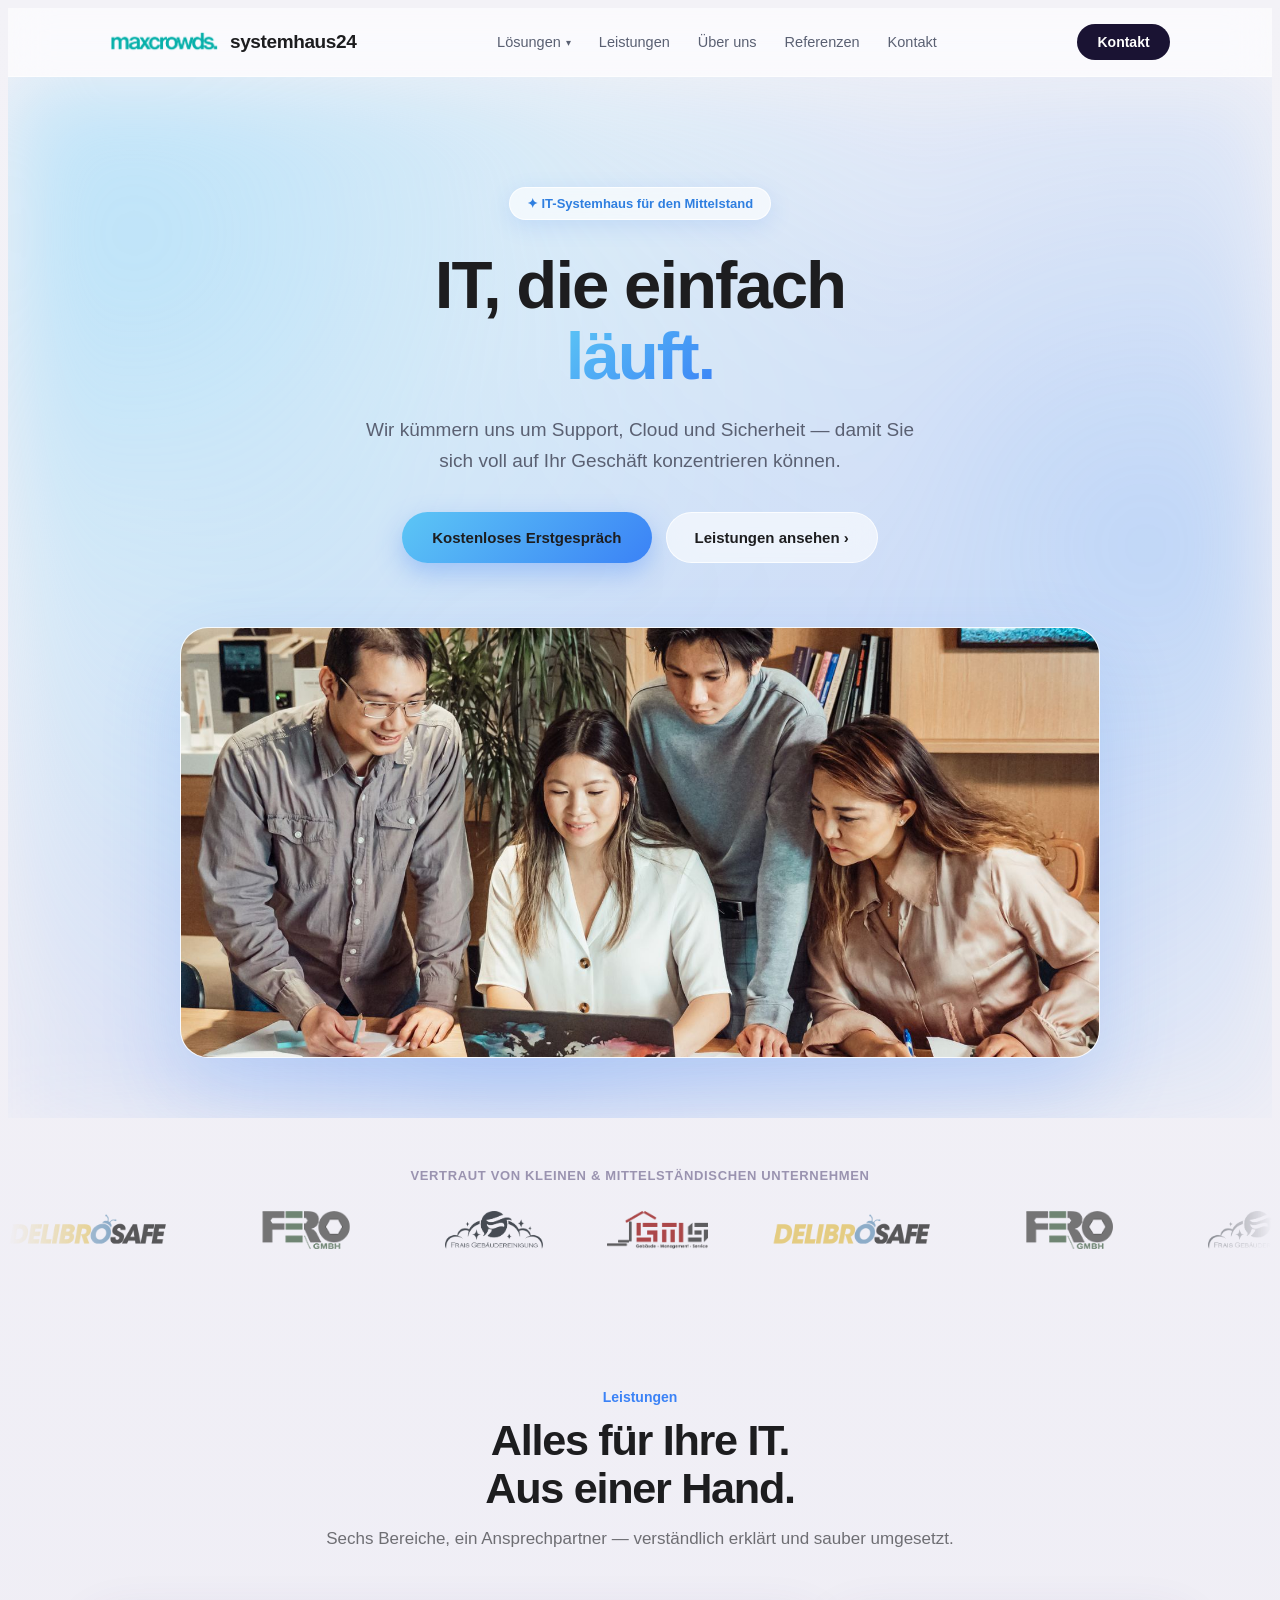
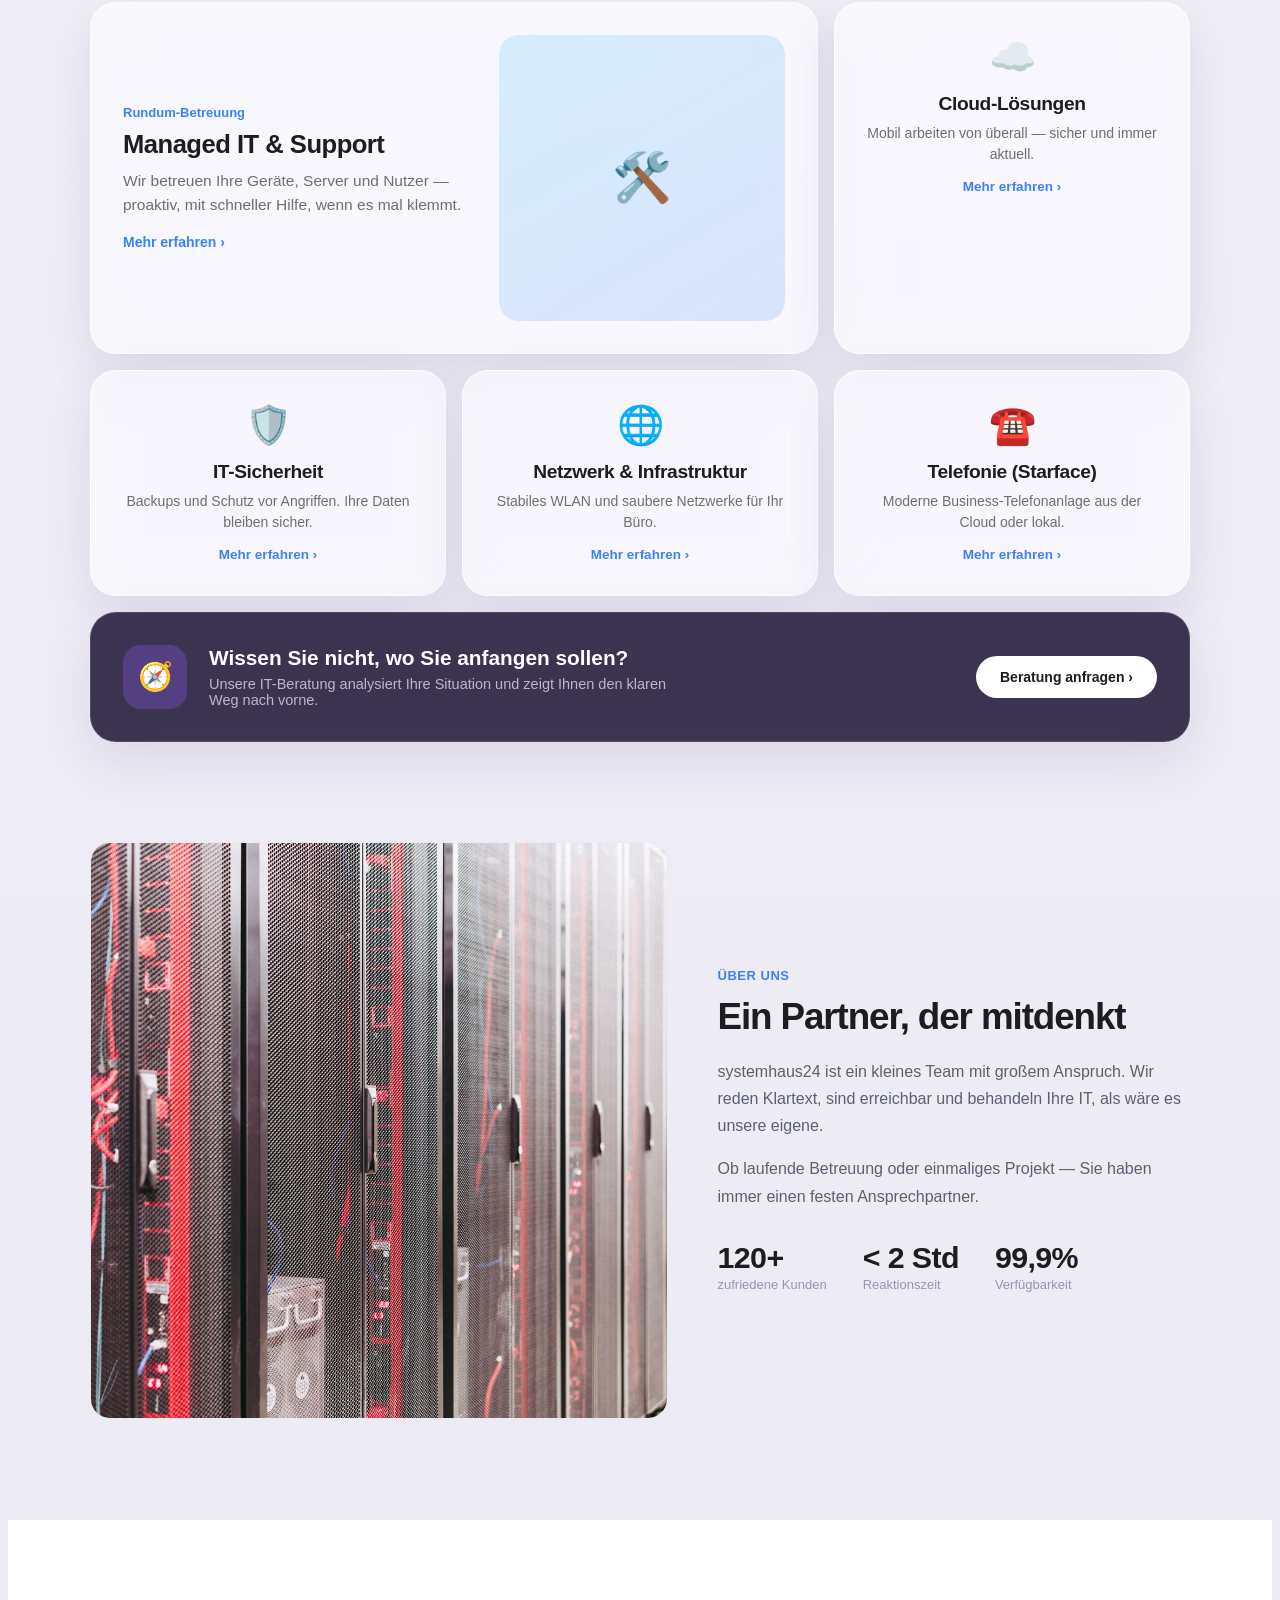
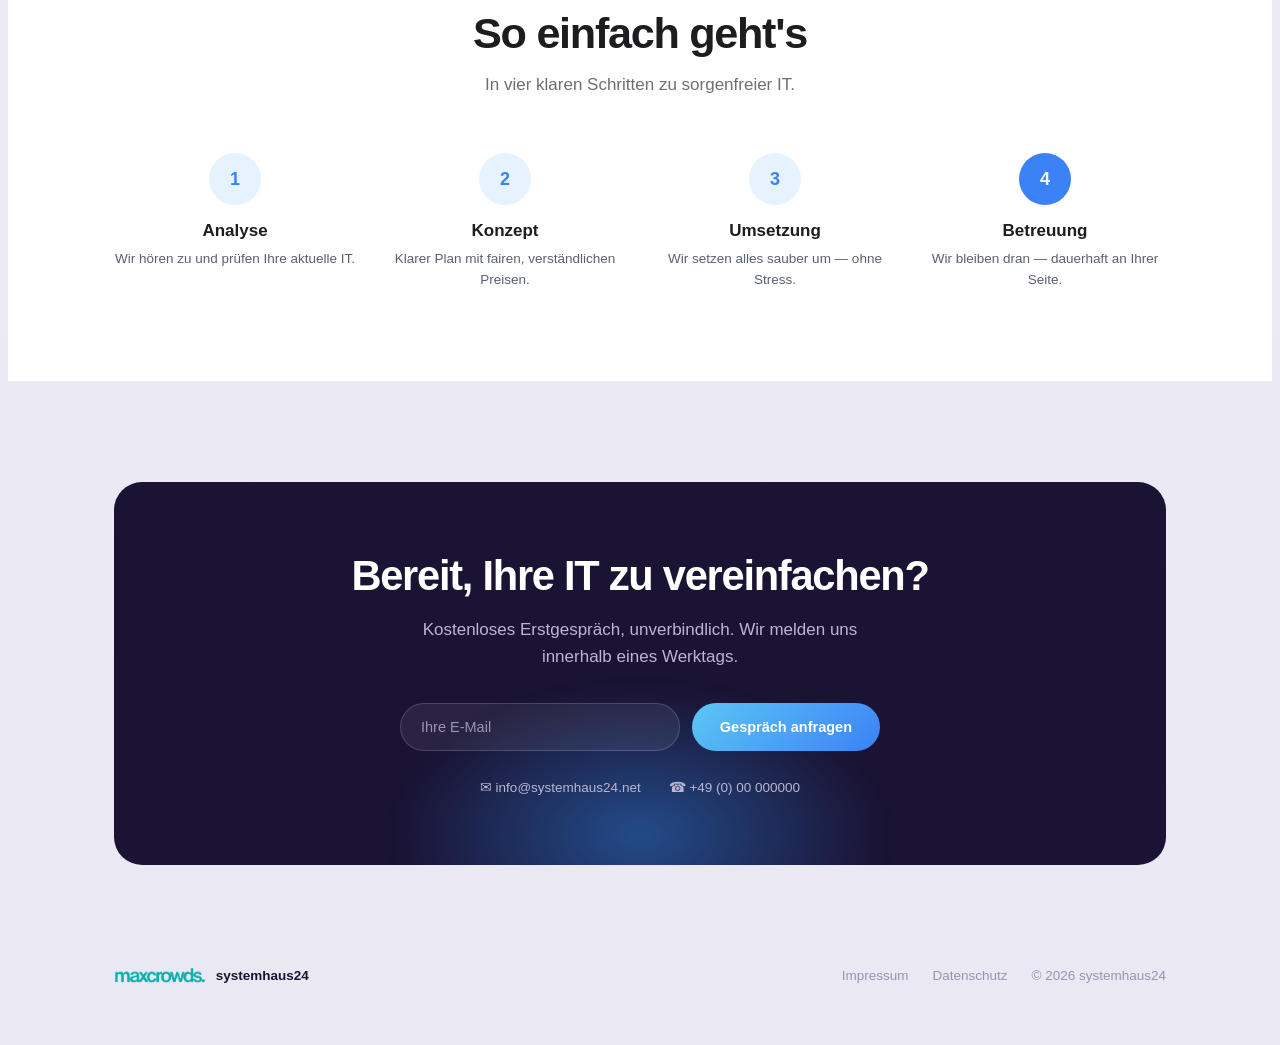
==== index.html @ 1a6a6d46 "Use maxcrowds_logo.png as placeholder homepage logo Nutzer hat assets/maxcrowds_logo.png bereitgeste" ====
<!DOCTYPE html>
<html lang="de">
<head>
<meta charset="UTF-8">
<meta name="viewport" content="width=device-width, initial-scale=1.0">
<title>systemhaus24 – IT-Systemhaus für den Mittelstand</title>
<meta name="description" content="systemhaus24 ist Ihr verlässlicher IT-Partner für KMU: IT-Betreuung, Infrastruktur, Cloud & IT-Sicherheit. Persönlich, schnell erreichbar, kompetent.">
<meta property="og:title" content="systemhaus24 – IT-Systemhaus für den Mittelstand">
<meta property="og:description" content="Verlässlicher IT-Partner für kleine und mittelständische Unternehmen.">
<meta property="og:type" content="website">
<link rel="icon" href="assets/favicon.svg" type="image/svg+xml">
<link rel="stylesheet" href="css/site-v2.css">
</head>
<body class="sh-page">

<nav class="sh-nav">
  <a href="index.html" class="brand"><img src="assets/maxcrowds_logo.png" alt="systemhaus24" class="logo-mark"> systemhaus24</a>
  <div class="links">
    <div class="sh-nav-dropdown">
      <span>Lösungen</span>
      <div class="menu">
        <div class="menu-inner">
          <a href="loesungen/starface-telefonie.html">Starface Telefonie<span class="sub">Moderne Business-Telefonanlage</span></a>
          <div class="soon">Weitere Lösungen folgen in Kürze</div>
        </div>
      </div>
    </div>
    <a href="leistungen.html">Leistungen</a>
    <a href="ueber-uns.html">Über uns</a>
    <a href="referenzen.html">Referenzen</a>
    <a href="kontakt.html">Kontakt</a>
  </div>
  <a href="kontakt.html" class="cta">Kontakt</a>
  <button class="sh-nav-toggle" aria-label="Menü öffnen">☰</button>
</nav>

<section class="sh-hero">
  <span class="pill">✦ IT-Systemhaus für den Mittelstand</span>
  <h1>IT, die einfach<br><span class="accent">läuft.</span></h1>
  <p class="lead">Wir kümmern uns um Support, Cloud und Sicherheit — damit Sie sich voll auf Ihr Geschäft konzentrieren können.</p>
  <div class="actions">
    <a href="kontakt.html" class="sh-btn-primary">Kostenloses Erstgespräch</a>
    <a href="leistungen.html" class="sh-btn-secondary">Leistungen ansehen ›</a>
  </div>
  <div class="sh-screenshot">
    <img src="assets/hero-team.jpg" alt="IT-Team von systemhaus24 im Austausch" width="920" height="430" loading="eager">
  </div>
</section>

<div class="sh-logos">
  <div class="label">Vertraut von kleinen & mittelständischen Unternehmen</div>
  <div class="sh-marquee">
    <div class="sh-marquee-track">
      <img src="assets/clients/delibrosafe.png" alt="Delibro Safe" loading="lazy">
      <img src="assets/clients/fero-gmbh.png" alt="FeRo GmbH" loading="lazy">
      <img src="assets/clients/frais-gebaeudereinigung.png" alt="Frais Gebäudereinigung" loading="lazy">
      <img src="assets/clients/jgms.png" alt="JGMS Gebäude-Management-Service" loading="lazy">
      <img src="assets/clients/delibrosafe.png" alt="" loading="lazy" aria-hidden="true">
      <img src="assets/clients/fero-gmbh.png" alt="" loading="lazy" aria-hidden="true">
      <img src="assets/clients/frais-gebaeudereinigung.png" alt="" loading="lazy" aria-hidden="true">
      <img src="assets/clients/jgms.png" alt="" loading="lazy" aria-hidden="true">
    </div>
  </div>
</div>

<section class="sh-section" id="leistungen">
  <div class="sh-section-head">
    <div class="label">Leistungen</div>
    <h2>Alles für Ihre IT.<br>Aus einer Hand.</h2>
    <p>Sechs Bereiche, ein Ansprechpartner — verständlich erklärt und sauber umgesetzt.</p>
  </div>
  <div class="sh-bento">
    <div class="sh-glass feat-wide">
      <div>
        <div class="feat-eyebrow">Rundum-Betreuung</div>
        <h3>Managed IT &amp; Support</h3>
        <p>Wir betreuen Ihre Geräte, Server und Nutzer — proaktiv, mit schneller Hilfe, wenn es mal klemmt.</p>
        <a href="leistungen.html" class="more">Mehr erfahren ›</a>
      </div>
      <div class="feat-icon-big">🛠️</div>
    </div>
    <a href="leistungen.html" class="sh-glass feat-small sh-link-card">
      <div class="ico">☁️</div>
      <h3>Cloud-Lösungen</h3>
      <p>Mobil arbeiten von überall — sicher und immer aktuell.</p>
      <span class="more">Mehr erfahren ›</span>
    </a>
    <a href="leistungen.html" class="sh-glass feat-small sh-link-card">
      <div class="ico">🛡️</div>
      <h3>IT-Sicherheit</h3>
      <p>Backups und Schutz vor Angriffen. Ihre Daten bleiben sicher.</p>
      <span class="more">Mehr erfahren ›</span>
    </a>
    <a href="leistungen.html" class="sh-glass feat-small sh-link-card">
      <div class="ico">🌐</div>
      <h3>Netzwerk &amp; Infrastruktur</h3>
      <p>Stabiles WLAN und saubere Netzwerke für Ihr Büro.</p>
      <span class="more">Mehr erfahren ›</span>
    </a>
    <a href="loesungen/starface-telefonie.html" class="sh-glass feat-small sh-link-card">
      <div class="ico">☎️</div>
      <h3>Telefonie (Starface)</h3>
      <p>Moderne Business-Telefonanlage aus der Cloud oder lokal.</p>
      <span class="more">Mehr erfahren ›</span>
    </a>
    <div class="sh-glass feat-dark">
      <div class="left">
        <div class="ico-box">🧭</div>
        <div>
          <h3>Wissen Sie nicht, wo Sie anfangen sollen?</h3>
          <p>Unsere IT-Beratung analysiert Ihre Situation und zeigt Ihnen den klaren Weg nach vorne.</p>
        </div>
      </div>
      <a href="kontakt.html" class="btn-white">Beratung anfragen ›</a>
    </div>
  </div>
</section>

<section class="sh-section sh-section--flush-top" id="ueber-uns">
  <div class="sh-about">
    <div class="photo">
      <img src="assets/server-room.jpg" alt="systemhaus24 IT-Infrastruktur" width="500" height="500" loading="lazy">
    </div>
    <div>
      <div class="label">Über uns</div>
      <h2>Ein Partner, der mitdenkt</h2>
      <p>systemhaus24 ist ein kleines Team mit großem Anspruch. Wir reden Klartext, sind erreichbar und behandeln Ihre IT, als wäre es unsere eigene.</p>
      <p>Ob laufende Betreuung oder einmaliges Projekt — Sie haben immer einen festen Ansprechpartner.</p>
      <div class="stats">
        <div><strong>120+</strong><span>zufriedene Kunden</span></div>
        <div><strong>&lt; 2 Std</strong><span>Reaktionszeit</span></div>
        <div><strong>99,9%</strong><span>Verfügbarkeit</span></div>
      </div>
    </div>
  </div>
</section>

<div class="sh-process-wrap" id="ablauf">
  <div class="sh-process">
    <div class="sh-section-head sh-section-head--tight">
      <h2>So einfach geht's</h2>
      <p>In vier klaren Schritten zu sorgenfreier IT.</p>
    </div>
    <div class="sh-steps">
      <div class="step"><div class="num">1</div><h3>Analyse</h3><p>Wir hören zu und prüfen Ihre aktuelle IT.</p></div>
      <div class="step"><div class="num">2</div><h3>Konzept</h3><p>Klarer Plan mit fairen, verständlichen Preisen.</p></div>
      <div class="step"><div class="num">3</div><h3>Umsetzung</h3><p>Wir setzen alles sauber um — ohne Stress.</p></div>
      <div class="step"><div class="num">4</div><h3>Betreuung</h3><p>Wir bleiben dran — dauerhaft an Ihrer Seite.</p></div>
    </div>
  </div>
</div>

<div class="sh-contact-wrap" id="kontakt">
  <div class="sh-contact">
    <h2>Bereit, Ihre IT zu vereinfachen?</h2>
    <p>Kostenloses Erstgespräch, unverbindlich. Wir melden uns innerhalb eines Werktags.</p>
    <form class="sh-contact-form" action="https://formspree.io/f/DEINE_FORM_ID" method="POST">
      <div class="honeypot"><input type="text" name="company" tabindex="-1" autocomplete="off"></div>
      <input type="email" name="email" placeholder="Ihre E-Mail" required>
      <button type="submit">Gespräch anfragen</button>
    </form>
    <div class="meta"><span>✉ info@systemhaus24.net</span><span>☎ +49 (0) 00 000000</span></div>
  </div>
</div>

<footer class="sh-footer">
  <a href="index.html" class="brand"><img src="assets/maxcrowds_logo.png" alt="systemhaus24" class="logo-mark"> systemhaus24</a>
  <div class="links"><a href="impressum.html">Impressum</a><a href="datenschutz.html">Datenschutz</a><span>© 2026 systemhaus24</span></div>
</footer>

<script src="js/main.js"></script>
</body>
</html>
---- css/site-v2.css ----
/* systemhaus24.net — Design System v2 (Clean/Hell, Glassmorphism) */

:root {
  --sh-blue: #3b82f6;
  --sh-blue-light: #5cc6f5;
  --sh-navy: #1a1333;
  --sh-text: #1d1d1f;
  --sh-text-muted: #5a6072;
  --sh-text-soft: #6e6e73;
  --sh-border: #ece9f3;
  --sh-grad: linear-gradient(135deg, var(--sh-blue-light), var(--sh-blue));
  --sh-font: -apple-system, BlinkMacSystemFont, "Segoe UI", Roboto, "Helvetica Neue", Arial, sans-serif;
}
.sh-page * { margin: 0; padding: 0; box-sizing: border-box; }
.sh-page { font-family: var(--sh-font); color: var(--sh-text); background: linear-gradient(180deg, #f3f2f7, #eae8f3); }
.sh-page img { max-width: 100%; display: block; }
.sh-page a { color: inherit; }
.sh-wrap { max-width: 1100px; margin: 0 auto; padding: 0 24px; }

/* Nav */
.sh-nav {
  position: sticky; top: 0; z-index: 50;
  display: flex; align-items: center; justify-content: space-between;
  padding: 16px 8vw;
  background: rgba(255,255,255,.6);
  backdrop-filter: blur(20px) saturate(180%);
  -webkit-backdrop-filter: blur(20px) saturate(180%);
  border-bottom: 1px solid rgba(255,255,255,.6);
}
.sh-nav .brand { display: flex; align-items: center; gap: 10px; font-weight: 800; font-size: 19px; letter-spacing: -0.02em; text-decoration: none; flex-shrink: 0; }
.sh-nav .brand .dot { width: 11px; height: 11px; border-radius: 50%; background: var(--sh-blue); }
.sh-nav .brand .logo-mark { height: 26px; width: auto; max-width: 140px; border-radius: 0; flex-shrink: 0; }
.sh-nav .links { display: flex; align-items: center; gap: 28px; font-size: 14.5px; color: var(--sh-text-muted); font-weight: 500; }
.sh-nav .links > a { text-decoration: none; }
.sh-nav .cta { padding: 10px 20px; background: var(--sh-navy); color: #fff; border-radius: 999px; font-weight: 600; font-size: 14px; text-decoration: none; flex-shrink: 0; }
.sh-nav-toggle { display: none; background: none; border: none; font-size: 1.5rem; cursor: pointer; color: var(--sh-navy); }

.sh-nav-dropdown { position: relative; }
.sh-nav-dropdown > span { cursor: pointer; display: inline-flex; align-items: center; gap: 5px; }
.sh-nav-dropdown > span::after { content: "▾"; font-size: 10px; }
.sh-nav-dropdown .menu {
  position: absolute; top: 100%; left: 50%; transform: translateX(-50%);
  padding-top: 14px; /* bridges the gap so hover doesn't break crossing it */
  min-width: 220px;
  opacity: 0; visibility: hidden; pointer-events: none;
  transition: opacity 0.18s ease, transform 0.18s ease;
}
.sh-nav-dropdown .menu .menu-inner {
  background: rgba(255,255,255,.9);
  backdrop-filter: blur(20px) saturate(180%);
  border: 1px solid rgba(255,255,255,.8);
  box-shadow: 0 18px 50px rgba(80,60,140,.18);
  border-radius: 16px;
  padding: 8px;
}
.sh-nav-dropdown:hover .menu,
.sh-nav-dropdown.open .menu {
  opacity: 1; visibility: visible; pointer-events: auto;
  transform: translateX(-50%) translateY(0);
}
.sh-nav-dropdown .menu a {
  display: flex; flex-direction: column; gap: 2px;
  padding: 10px 14px; border-radius: 10px;
  text-decoration: none; color: var(--sh-text);
  font-size: 14px; font-weight: 600;
}
.sh-nav-dropdown .menu a span.sub { font-size: 12px; color: var(--sh-text-soft); font-weight: 400; }
.sh-nav-dropdown .menu a:hover { background: rgba(59,130,246,.08); }
.sh-nav-dropdown .menu .soon { padding: 10px 14px; font-size: 12.5px; color: #b3acc7; font-style: italic; }

@media (max-width: 760px) {
  .sh-nav { padding: 14px 5vw; }
  .sh-nav .links {
    position: fixed; top: 64px; left: 0; right: 0;
    background: #fff; border-bottom: 1px solid var(--sh-border);
    flex-direction: column; align-items: flex-start; gap: 4px;
    padding: 16px 6vw 20px;
    display: none;
  }
  .sh-nav .links.open { display: flex; }
  .sh-nav .links > a, .sh-nav-dropdown { width: 100%; padding: 10px 0; }
  .sh-nav-dropdown .menu,
  .sh-nav-dropdown.open .menu {
    position: static; transform: none; left: auto; top: auto;
    opacity: 1; visibility: visible; pointer-events: auto;
    padding: 6px 0 0; display: none; min-width: 0;
  }
  .sh-nav-dropdown.open .menu { display: block; }
  .sh-nav-dropdown .menu .menu-inner {
    box-shadow: none; border: none; background: transparent;
    padding: 0 0 0 14px;
  }
  .sh-nav .cta { display: none; }
  .sh-nav-toggle { display: block; }
}

/* Hero */
.sh-hero {
  position: relative;
  padding: 110px 24px 60px;
  text-align: center;
  overflow: hidden;
}
.sh-hero::before {
  content: "";
  position: absolute; inset: 0; z-index: -1;
  background:
    radial-gradient(circle at 10% 15%, rgba(125,211,252,.45), transparent 55%),
    radial-gradient(circle at 90% 45%, rgba(96,165,250,.35), transparent 55%),
    radial-gradient(circle at 40% 95%, rgba(59,130,246,.25), transparent 55%);
  filter: blur(40px);
}
.sh-hero .pill {
  display: inline-flex; align-items: center; gap: 8px;
  padding: 8px 17px;
  background: rgba(255,255,255,.65);
  backdrop-filter: blur(14px);
  border: 1px solid rgba(255,255,255,.8);
  box-shadow: 0 6px 22px rgba(59,130,246,.15);
  border-radius: 999px;
  font-size: 13px; color: #2f7fe0; font-weight: 700;
  margin-bottom: 30px;
}
.sh-hero h1 {
  font-weight: 800;
  font-size: clamp(2.4rem, 6vw, 4.2rem);
  line-height: 1.05;
  letter-spacing: -0.03em;
  margin-bottom: 24px;
}
.sh-hero h1 .accent {
  background: var(--sh-grad);
  -webkit-background-clip: text;
  background-clip: text;
  color: transparent;
}
.sh-hero p.lead {
  font-size: 19px; line-height: 1.6; color: var(--sh-text-muted);
  max-width: 580px; margin: 0 auto 36px;
}
.sh-hero .actions { display: flex; gap: 14px; justify-content: center; flex-wrap: wrap; margin-bottom: 64px; }
.sh-btn-primary {
  display: inline-flex; align-items: center; gap: 8px;
  padding: 16px 30px;
  background: var(--sh-grad);
  color: #fff; border-radius: 999px;
  font-weight: 700; font-size: 15px;
  text-decoration: none; border: none; cursor: pointer;
  box-shadow: 0 10px 26px rgba(59,130,246,.35);
}
.sh-btn-secondary {
  display: inline-flex; align-items: center; gap: 8px;
  padding: 16px 28px;
  background: rgba(255,255,255,.6);
  backdrop-filter: blur(14px);
  border: 1px solid rgba(255,255,255,.8);
  color: var(--sh-text);
  border-radius: 999px;
  font-weight: 700; font-size: 15px;
  text-decoration: none; cursor: pointer;
}
.sh-screenshot {
  max-width: 920px; margin: 0 auto;
  aspect-ratio: 16/7.5;
  border-radius: 28px;
  background: rgba(255,255,255,.5);
  backdrop-filter: blur(30px) saturate(170%);
  border: 1px solid rgba(255,255,255,.7);
  box-shadow: 0 30px 80px rgba(59,130,246,.2);
  display: flex; align-items: center; justify-content: center;
  color: #8a93a8; font-size: 14px; font-weight: 600;
  overflow: hidden;
}
.sh-screenshot img { width: 100%; height: 100%; object-fit: cover; }

/* Logos */
.sh-logos { padding: 50px 0 90px; text-align: center; }
.sh-logos .label { font-size: 13px; color: #9a93b0; font-weight: 600; letter-spacing: .05em; text-transform: uppercase; margin-bottom: 28px; }
.sh-logos .row { display: flex; justify-content: center; gap: 16px; flex-wrap: wrap; padding: 0 24px; }
.sh-logos .row span { padding: 10px 24px; background: #fff; border: 1px solid var(--sh-border); border-radius: 12px; font-size: 13px; color: #9a93b0; font-weight: 600; }

/* Auto-rotating client logo marquee */
.sh-marquee {
  position: relative;
  overflow: hidden;
  -webkit-mask-image: linear-gradient(90deg, transparent, #000 8%, #000 92%, transparent);
  mask-image: linear-gradient(90deg, transparent, #000 8%, #000 92%, transparent);
}
.sh-marquee-track {
  display: flex;
  align-items: center;
  gap: 64px;
  width: max-content;
  animation: sh-marquee-scroll 28s linear infinite;
}
.sh-marquee:hover .sh-marquee-track { animation-play-state: paused; }
.sh-marquee-track img {
  height: 38px;
  width: auto;
  max-width: 160px;
  object-fit: contain;
  opacity: 0.75;
  filter: grayscale(35%);
  transition: opacity 0.2s ease, filter 0.2s ease;
}
.sh-marquee-track img:hover { opacity: 1; filter: grayscale(0%); }
@keyframes sh-marquee-scroll {
  from { transform: translateX(0); }
  to { transform: translateX(-50%); }
}
@media (prefers-reduced-motion: reduce) {
  .sh-marquee-track { animation: none; }
}

/* Sections */
.sh-section { padding: 50px 24px 100px; }
.sh-section-head { text-align: center; max-width: 680px; margin: 0 auto 50px; }
.sh-section-head .label { font-size: 14px; color: var(--sh-blue); font-weight: 700; margin-bottom: 12px; }
.sh-section-head h2 { font-weight: 800; font-size: clamp(1.9rem, 4vw, 2.7rem); letter-spacing: -0.03em; line-height: 1.1; margin-bottom: 14px; }
.sh-section-head p { color: var(--sh-text-soft); font-size: 17px; line-height: 1.5; }

/* Bento features */
.sh-bento { display: grid; grid-template-columns: repeat(6, 1fr); gap: 16px; max-width: 1100px; margin: 0 auto; }
.sh-glass {
  background: rgba(255,255,255,.55);
  backdrop-filter: blur(24px) saturate(180%);
  border: 1px solid rgba(255,255,255,.75);
  box-shadow: 0 18px 50px rgba(80,60,140,.12);
  border-radius: 26px;
  padding: 32px;
}
.sh-bento .feat-wide { grid-column: span 4; display: grid; grid-template-columns: 1.1fr 0.9fr; gap: 26px; align-items: center; }
.sh-bento .feat-eyebrow { font-size: 13px; font-weight: 700; color: var(--sh-blue); margin-bottom: 10px; }
.sh-bento .feat-wide h3 { font-weight: 800; font-size: 1.6rem; letter-spacing: -0.02em; margin-bottom: 10px; }
.sh-bento .feat-wide p { color: var(--sh-text-soft); font-size: 15.5px; line-height: 1.55; margin-bottom: 16px; }
.sh-bento .feat-wide .more { color: var(--sh-blue); font-weight: 700; font-size: 14px; text-decoration: none; }
.sh-bento .feat-icon-big { aspect-ratio: 1; border-radius: 20px; background: linear-gradient(150deg, rgba(92,198,245,.22), rgba(59,130,246,.16)); display: flex; align-items: center; justify-content: center; font-size: 48px; }
.sh-bento .feat-small { grid-column: span 2; text-align: center; }
.sh-bento .feat-small .ico { font-size: 38px; margin-bottom: 14px; }
.sh-bento .feat-small h3 { font-weight: 800; font-size: 1.2rem; letter-spacing: -0.02em; margin-bottom: 8px; }
.sh-bento .feat-small p { color: var(--sh-text-soft); font-size: 14px; line-height: 1.5; margin-bottom: 12px; }
.sh-bento .feat-small .more { color: var(--sh-blue); font-weight: 700; font-size: 13.5px; text-decoration: none; }
.sh-bento .feat-dark {
  grid-column: span 6;
  background: rgba(29,19,51,.85);
  border: 1px solid rgba(255,255,255,.12);
  color: #fff;
  display: flex; align-items: center; justify-content: space-between; gap: 24px; flex-wrap: wrap;
}
.sh-bento .feat-dark .left { display: flex; align-items: center; gap: 22px; }
.sh-bento .feat-dark .ico-box { width: 64px; height: 64px; border-radius: 18px; background: rgba(139,92,246,.3); display: flex; align-items: center; justify-content: center; font-size: 28px; flex-shrink: 0; }
.sh-bento .feat-dark h3 { font-weight: 800; font-size: 1.3rem; margin-bottom: 6px; }
.sh-bento .feat-dark p { color: #bcb6d0; font-size: 14.5px; max-width: 460px; }
.sh-bento .feat-dark .btn-white { padding: 13px 24px; background: #fff; color: var(--sh-text); border-radius: 999px; font-weight: 700; font-size: 14px; white-space: nowrap; text-decoration: none; }

@media (max-width: 800px) {
  .sh-bento .feat-wide { grid-column: span 6; grid-template-columns: 1fr; }
  .sh-bento .feat-small { grid-column: span 3; }
}
@media (max-width: 560px) {
  .sh-bento .feat-small { grid-column: span 6; }
}

/* About */
.sh-about { display: grid; grid-template-columns: 1.1fr 0.9fr; gap: 50px; align-items: center; max-width: 1100px; margin: 0 auto; }
.sh-about .label { font-size: 13px; color: var(--sh-blue); font-weight: 700; letter-spacing: .04em; text-transform: uppercase; margin-bottom: 14px; }
.sh-about h2 { font-weight: 800; font-size: clamp(1.7rem, 3.4vw, 2.3rem); letter-spacing: -0.03em; line-height: 1.1; margin-bottom: 20px; }
.sh-about p { color: var(--sh-text-muted); font-size: 16px; line-height: 1.7; margin-bottom: 16px; }
.sh-about .stats { display: flex; gap: 36px; margin-top: 30px; flex-wrap: wrap; }
.sh-about .stats strong { display: block; font-weight: 800; font-size: 1.9rem; letter-spacing: -0.02em; }
.sh-about .stats span { font-size: 13px; color: #9a93b0; font-weight: 500; }
.sh-about .photo {
  aspect-ratio: 1; border-radius: 20px;
  overflow: hidden;
  border: 1px solid var(--sh-border);
}
.sh-about .photo img { width: 100%; height: 100%; object-fit: cover; }
.sh-about .photo.placeholder {
  background: repeating-linear-gradient(45deg, #f3f1fa, #f3f1fa 14px, #eeeaf7 14px, #eeeaf7 28px);
  display: flex; align-items: center; justify-content: center;
  color: #9a93b0; font-size: 14px; font-weight: 600;
}

@media (max-width: 800px) {
  .sh-about { grid-template-columns: 1fr; }
  .sh-about .photo { order: -1; max-width: 360px; margin: 0 auto; }
}

/* Process */
.sh-process-wrap { background: #fff; border-top: 1px solid var(--sh-border); border-bottom: 1px solid var(--sh-border); }
.sh-process { max-width: 1100px; margin: 0 auto; padding: 90px 24px; }
.sh-steps { display: grid; grid-template-columns: repeat(4, 1fr); gap: 28px; }
.sh-steps .step { text-align: center; }
.sh-steps .num {
  width: 52px; height: 52px; margin: 0 auto 16px; border-radius: 50%;
  background: #e6f2fd; color: var(--sh-blue);
  display: flex; align-items: center; justify-content: center;
  font-weight: 800; font-size: 18px;
}
.sh-steps .step:last-child .num { background: var(--sh-blue); color: #fff; }
.sh-steps h3 { font-weight: 700; font-size: 17px; margin-bottom: 8px; }
.sh-steps p { color: var(--sh-text-muted); font-size: 13.5px; line-height: 1.55; }
@media (max-width: 700px) { .sh-steps { grid-template-columns: 1fr 1fr; } }

/* Contact CTA */
.sh-contact-wrap { max-width: 1100px; margin: 0 auto; padding: 100px 24px; }
.sh-contact {
  background: var(--sh-navy); border-radius: 28px; padding: 70px 9%;
  text-align: center; position: relative; overflow: hidden;
}
.sh-contact::before {
  content: "";
  position: absolute; bottom: -120px; left: 50%; transform: translateX(-50%);
  width: 500px; height: 300px;
  background: radial-gradient(ellipse, rgba(47,147,245,.45), transparent 70%);
  filter: blur(10px);
}
.sh-contact > * { position: relative; }
.sh-contact h2 { font-weight: 800; font-size: clamp(1.8rem, 3.6vw, 2.6rem); letter-spacing: -0.03em; color: #fff; margin-bottom: 16px; }
.sh-contact p { color: #bcb6d0; font-size: 17px; line-height: 1.6; max-width: 480px; margin: 0 auto 32px; }
.sh-contact-form { display: flex; gap: 12px; justify-content: center; flex-wrap: wrap; max-width: 480px; margin: 0 auto; }
.sh-contact-form input, .sh-contact-form textarea {
  flex: 1; min-width: 220px; padding: 15px 20px;
  background: rgba(255,255,255,.07); border: 1px solid rgba(255,255,255,.16);
  border-radius: 999px; color: #fff; font-size: 14.5px; font-family: var(--sh-font);
}
.sh-contact-form input::placeholder, .sh-contact-form textarea::placeholder { color: #9b94b8; }
.sh-contact-form button {
  padding: 15px 28px; background: var(--sh-grad); color: #fff;
  border: none; border-radius: 999px; font-weight: 700; font-size: 14.5px; cursor: pointer;
}
.sh-contact .meta { display: flex; gap: 28px; justify-content: center; margin-top: 28px; font-size: 13.5px; color: #bcb6d0; flex-wrap: wrap; }
.sh-contact .honeypot { position: absolute; left: -9999px; opacity: 0; }

/* Footer */
.sh-footer { max-width: 1100px; margin: 0 auto; padding: 0 24px 50px; display: flex; align-items: center; justify-content: space-between; flex-wrap: wrap; gap: 16px; font-size: 13.5px; color: #9a93b0; }
.sh-footer .brand { display: flex; align-items: center; gap: 9px; font-weight: 800; color: var(--sh-navy); text-decoration: none; }
.sh-footer .brand .dot { width: 10px; height: 10px; border-radius: 50%; background: var(--sh-blue); }
.sh-footer .brand .logo-mark { height: 22px; width: auto; max-width: 130px; border-radius: 0; flex-shrink: 0; }
.sh-footer .links { display: flex; gap: 24px; }
.sh-footer a { text-decoration: none; }

/* Problem grid (challenges section) */
.sh-problem-grid { display: grid; grid-template-columns: repeat(4, 1fr); gap: 16px; max-width: 1100px; margin: 0 auto; }
.sh-problem-card { background: #fff; border: 1px solid var(--sh-border); border-radius: 20px; padding: 26px; }
.sh-problem-card .ico { font-size: 30px; margin-bottom: 14px; }
.sh-problem-card h3 { font-weight: 800; font-size: 1.05rem; margin-bottom: 8px; letter-spacing: -0.01em; }
.sh-problem-card p { color: var(--sh-text-soft); font-size: 14px; line-height: 1.5; }
@media (max-width: 800px) { .sh-problem-grid { grid-template-columns: 1fr 1fr; } }
@media (max-width: 500px) { .sh-problem-grid { grid-template-columns: 1fr; } }

/* Plain 4-col feature grid (equal-weight cards, no bento hierarchy) */
.sh-feature-grid-4 { display: grid; grid-template-columns: repeat(4, 1fr); gap: 16px; max-width: 1100px; margin: 0 auto; }
.sh-feature-grid-4 .sh-glass { text-align: left; }
.sh-feature-grid-4 .sh-glass .ico { font-size: 32px; margin-bottom: 14px; }
.sh-feature-grid-4 .sh-glass h3 { font-weight: 800; font-size: 1.05rem; margin-bottom: 8px; letter-spacing: -0.01em; }
.sh-feature-grid-4 .sh-glass p { color: var(--sh-text-soft); font-size: 13.5px; line-height: 1.5; }
@media (max-width: 900px) { .sh-feature-grid-4 { grid-template-columns: 1fr 1fr; } }
@media (max-width: 500px) { .sh-feature-grid-4 { grid-template-columns: 1fr; } }

/* Hero bullet list (for content-dense product pages) */
.sh-hero-bullets {
  display: grid; grid-template-columns: repeat(2, auto); gap: 12px 36px;
  justify-content: center; text-align: left;
  max-width: 620px; margin: 0 auto 40px;
}
.sh-hero-bullets .item { display: flex; align-items: flex-start; gap: 10px; font-size: 14.5px; color: var(--sh-text-muted); font-weight: 500; }
.sh-hero-bullets .item .check { color: #1ea672; font-weight: 800; flex-shrink: 0; }
@media (max-width: 600px) { .sh-hero-bullets { grid-template-columns: 1fr; } }

/* Partner logo lockup (header strip for co-branded product pages) */
.sh-partner-lockup {
  display: inline-flex; align-items: center; gap: 16px;
  background: #fff; border: 1px solid var(--sh-border); border-radius: 999px;
  padding: 10px 22px; margin-bottom: 28px;
  box-shadow: 0 8px 24px rgba(80,60,140,.08);
}
.sh-partner-lockup .logo-slot {
  display: flex; align-items: center; justify-content: center;
  height: 26px; min-width: 90px;
  font-size: 11px; color: #b3acc7; font-weight: 700; letter-spacing: .03em;
  border: 1px dashed #d8d3e8; border-radius: 6px; padding: 0 10px;
}
.sh-partner-lockup .x { color: var(--sh-text-soft); font-size: 13px; }

/* Bulleted sub-list inside process steps */
.sh-steps .step ul { margin: 8px auto 0; padding-left: 18px; max-width: 220px; text-align: left; }
.sh-steps .step li { color: var(--sh-text-muted); font-size: 13.5px; line-height: 1.6; }

.sh-intro-text { max-width: 720px; margin: 0 auto 40px; text-align: center; color: var(--sh-text-muted); font-size: 16px; line-height: 1.6; }
.sh-intro-text--spaced { margin-bottom: 50px; }
.sh-intro-text--tight { margin-top: -16px; }
.sh-closing-text { max-width: 720px; margin: 40px auto 0; text-align: center; color: var(--sh-text-soft); font-size: 15px; line-height: 1.6; }

/* Competence / partnership badges */
.sh-badge-row { display: flex; gap: 14px; justify-content: center; flex-wrap: wrap; max-width: 900px; margin: 0 auto; }
.sh-badge-row .badge {
  background: #fff; border: 1px solid var(--sh-border); border-radius: 16px;
  padding: 18px 24px; text-align: center; flex: 1; min-width: 180px;
}
.sh-badge-row .badge strong { display: block; font-weight: 800; font-size: 1.3rem; color: var(--sh-blue); margin-bottom: 4px; }
.sh-badge-row .badge span { font-size: 13px; color: var(--sh-text-soft); }

/* Utility classes (avoid inline style="" attributes — CSP has no 'unsafe-inline') */
.sh-link-card { text-decoration: none; color: inherit; display: block; }
.sh-section--flush-top { padding-top: 0; }
.sh-section-head--tight { margin-bottom: 56px; }

/* Generic page header for product/solution pages */
.sh-product-hero { padding: 150px 24px 70px; text-align: center; position: relative; overflow: hidden; }
.sh-breadcrumb { font-size: 13px; color: var(--sh-text-soft); margin-bottom: 18px; }
.sh-breadcrumb a { color: var(--sh-blue); text-decoration: none; font-weight: 600; }
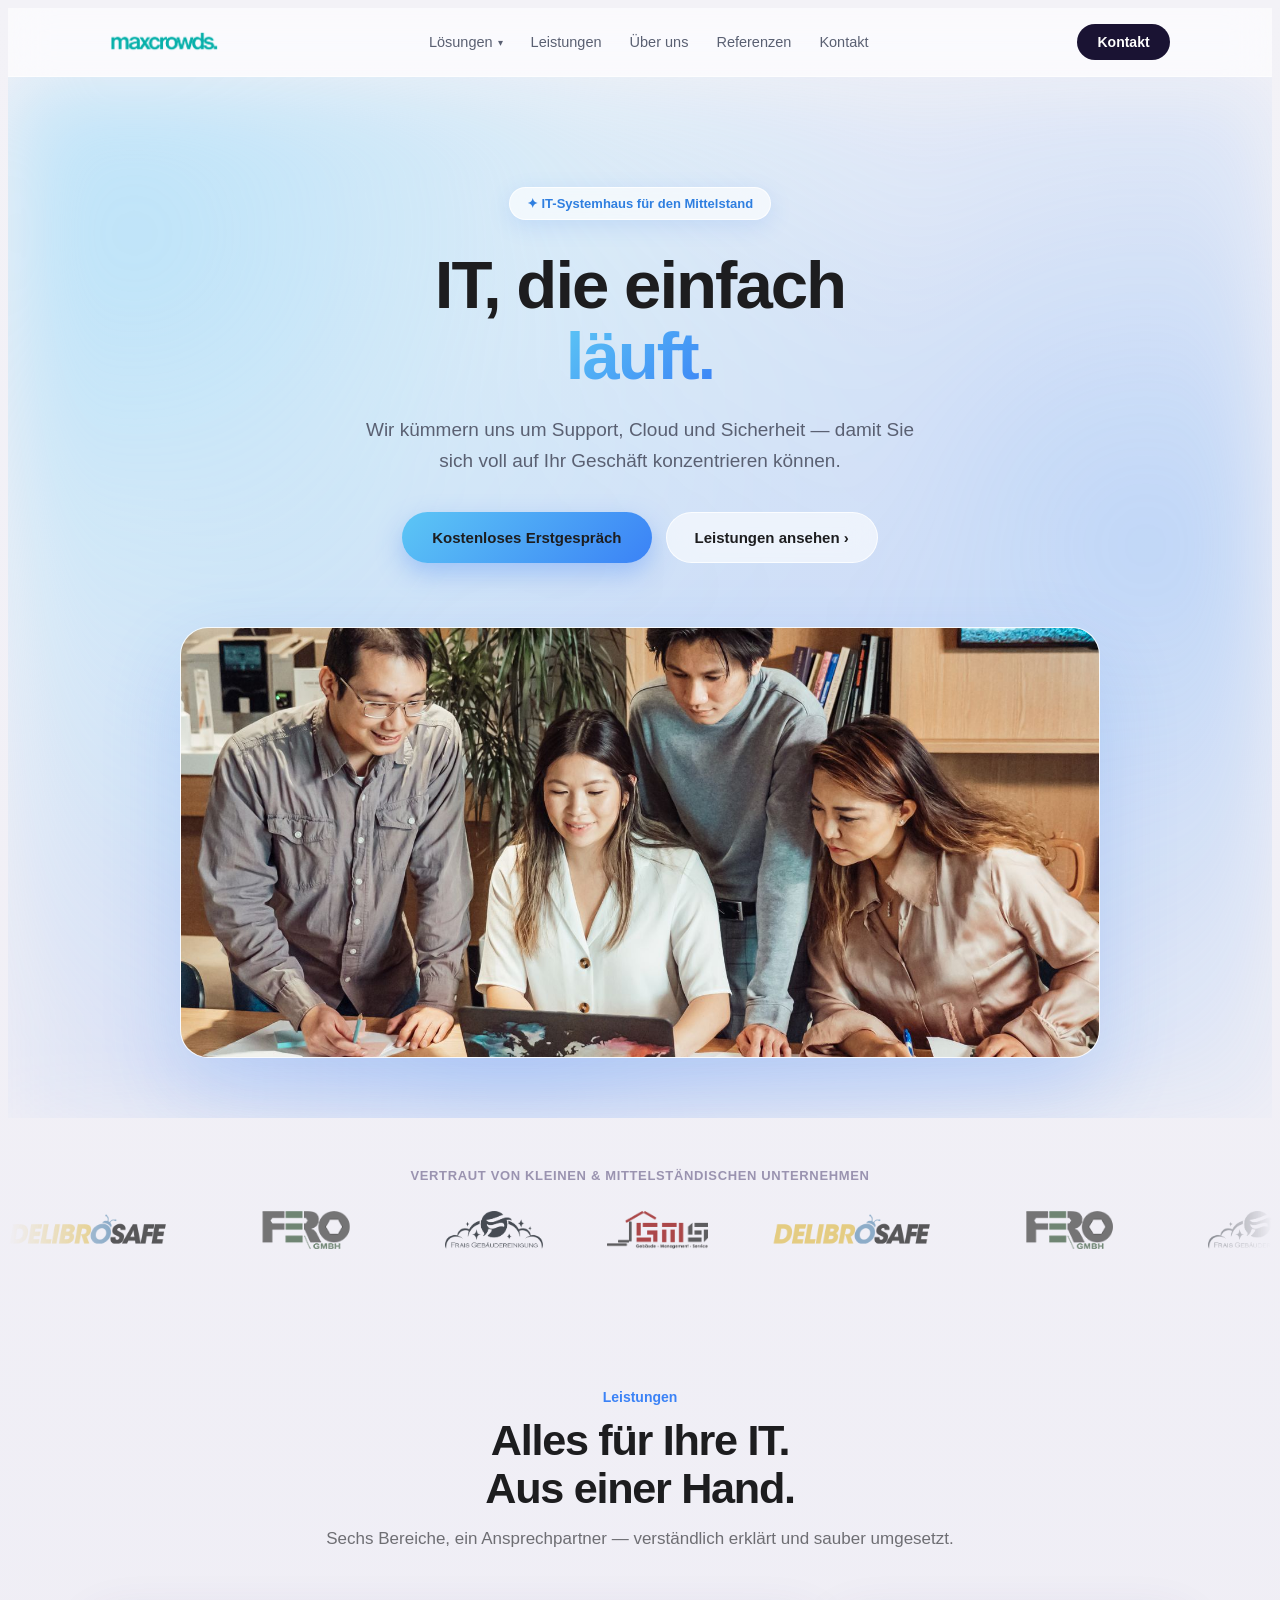
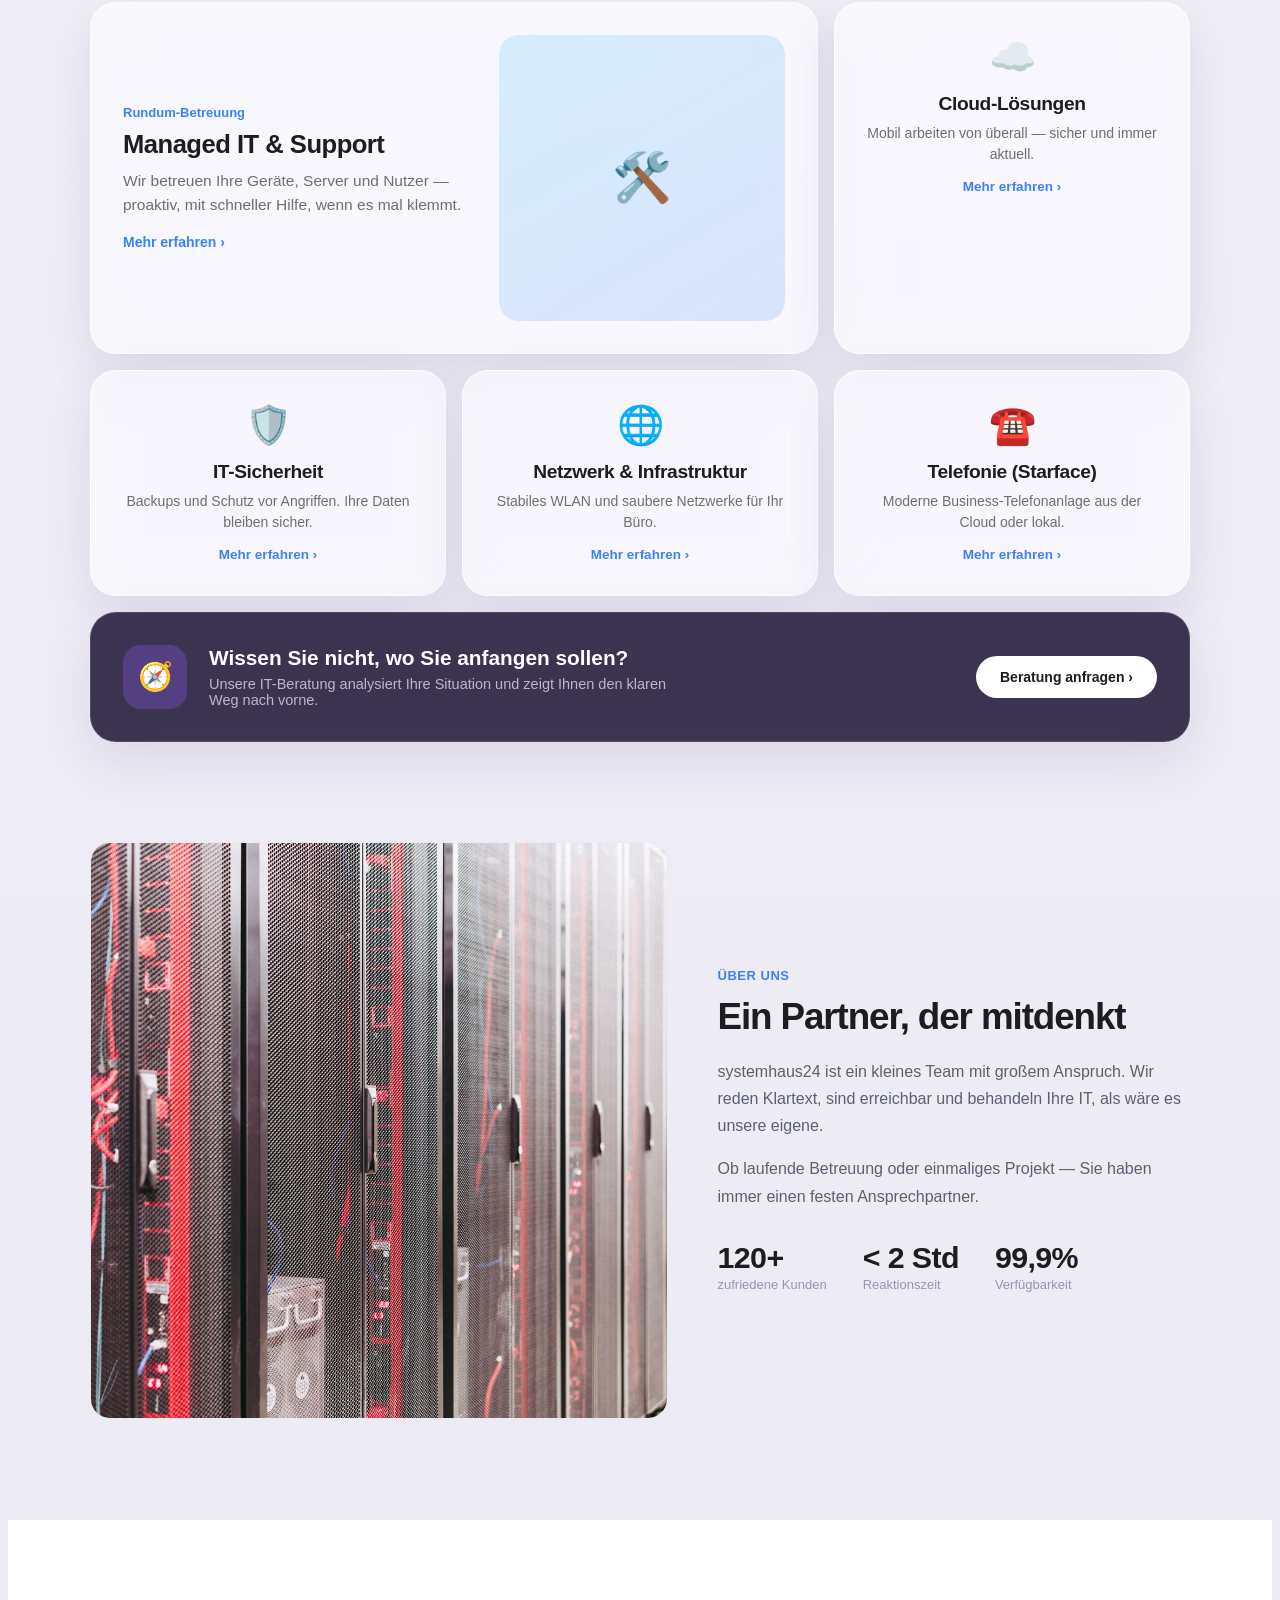
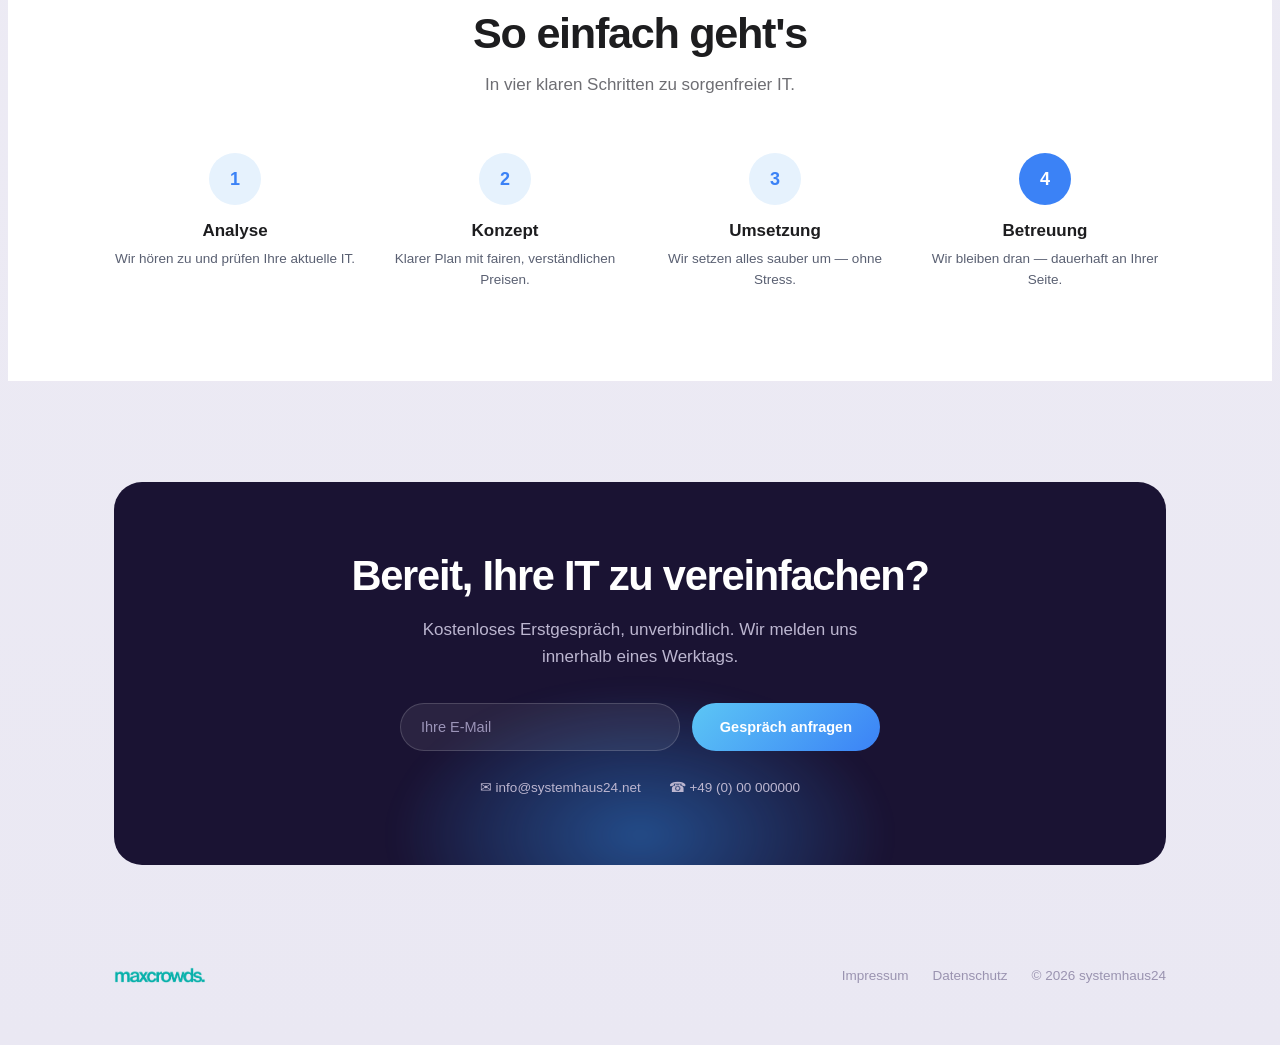
==== commit a7577736: "Remove redundant systemhaus24 text next to placeholder logo" ====
--- a/index.html
+++ b/index.html
@@ -14,7 +14,7 @@
 <body class="sh-page">
 
 <nav class="sh-nav">
-  <a href="index.html" class="brand"><img src="assets/maxcrowds_logo.png" alt="systemhaus24" class="logo-mark"> systemhaus24</a>
+  <a href="index.html" class="brand"><img src="assets/maxcrowds_logo.png" alt="systemhaus24" class="logo-mark"></a>
   <div class="links">
     <div class="sh-nav-dropdown">
       <span>Lösungen</span>
@@ -164,7 +164,7 @@
 </div>
 
 <footer class="sh-footer">
-  <a href="index.html" class="brand"><img src="assets/maxcrowds_logo.png" alt="systemhaus24" class="logo-mark"> systemhaus24</a>
+  <a href="index.html" class="brand"><img src="assets/maxcrowds_logo.png" alt="systemhaus24" class="logo-mark"></a>
   <div class="links"><a href="impressum.html">Impressum</a><a href="datenschutz.html">Datenschutz</a><span>© 2026 systemhaus24</span></div>
 </footer>
 
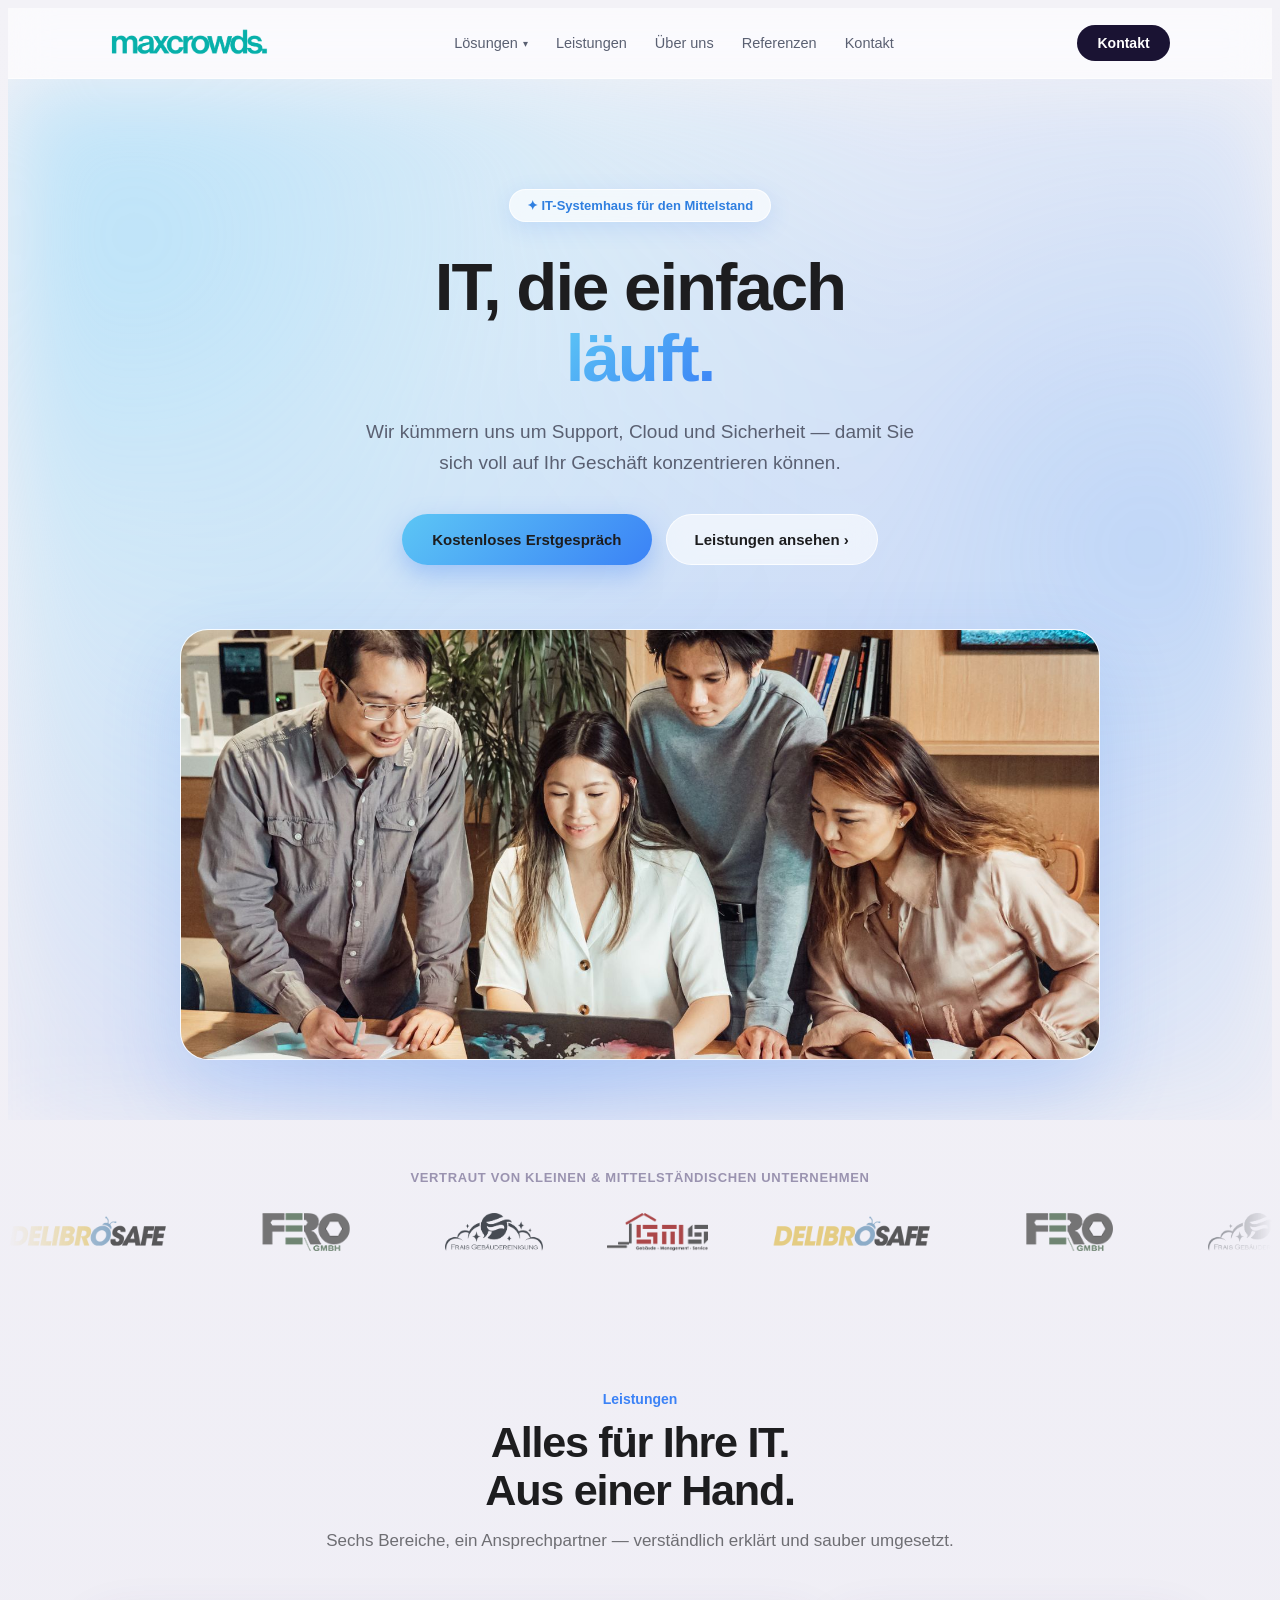
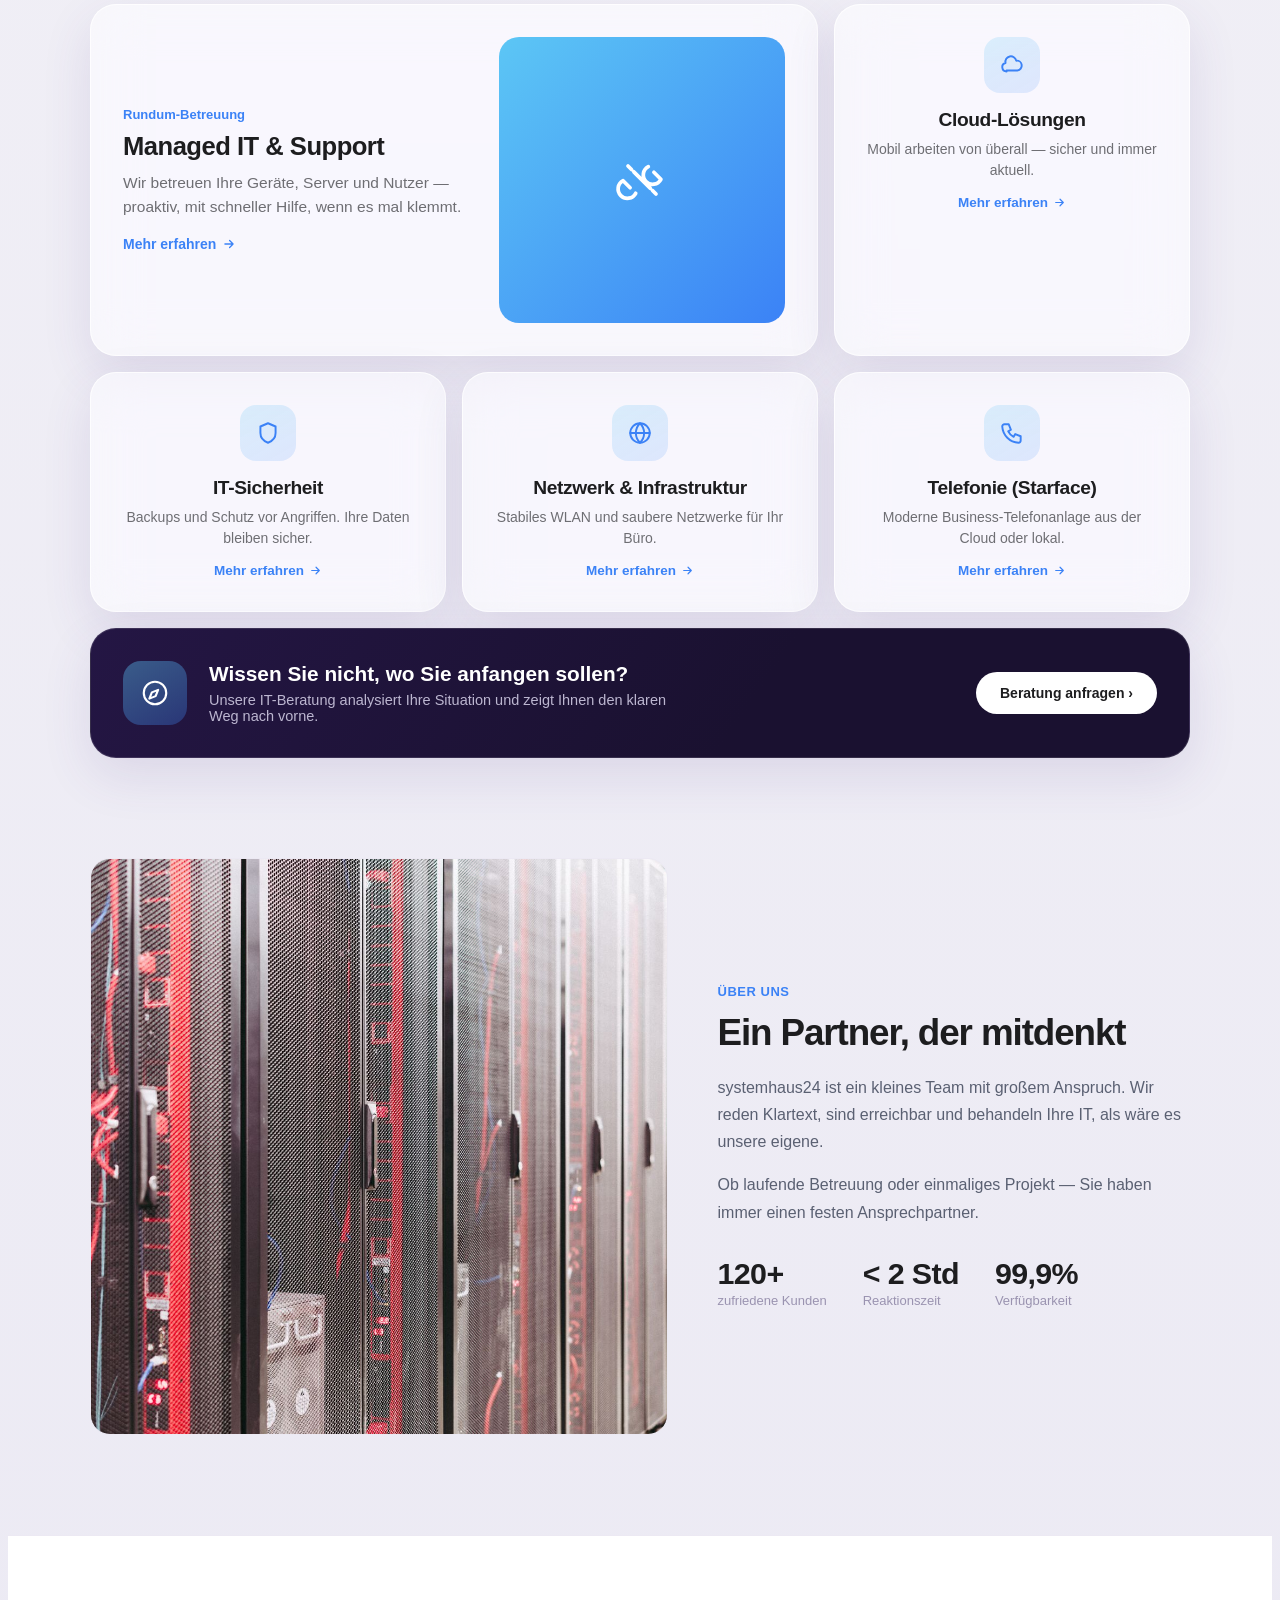
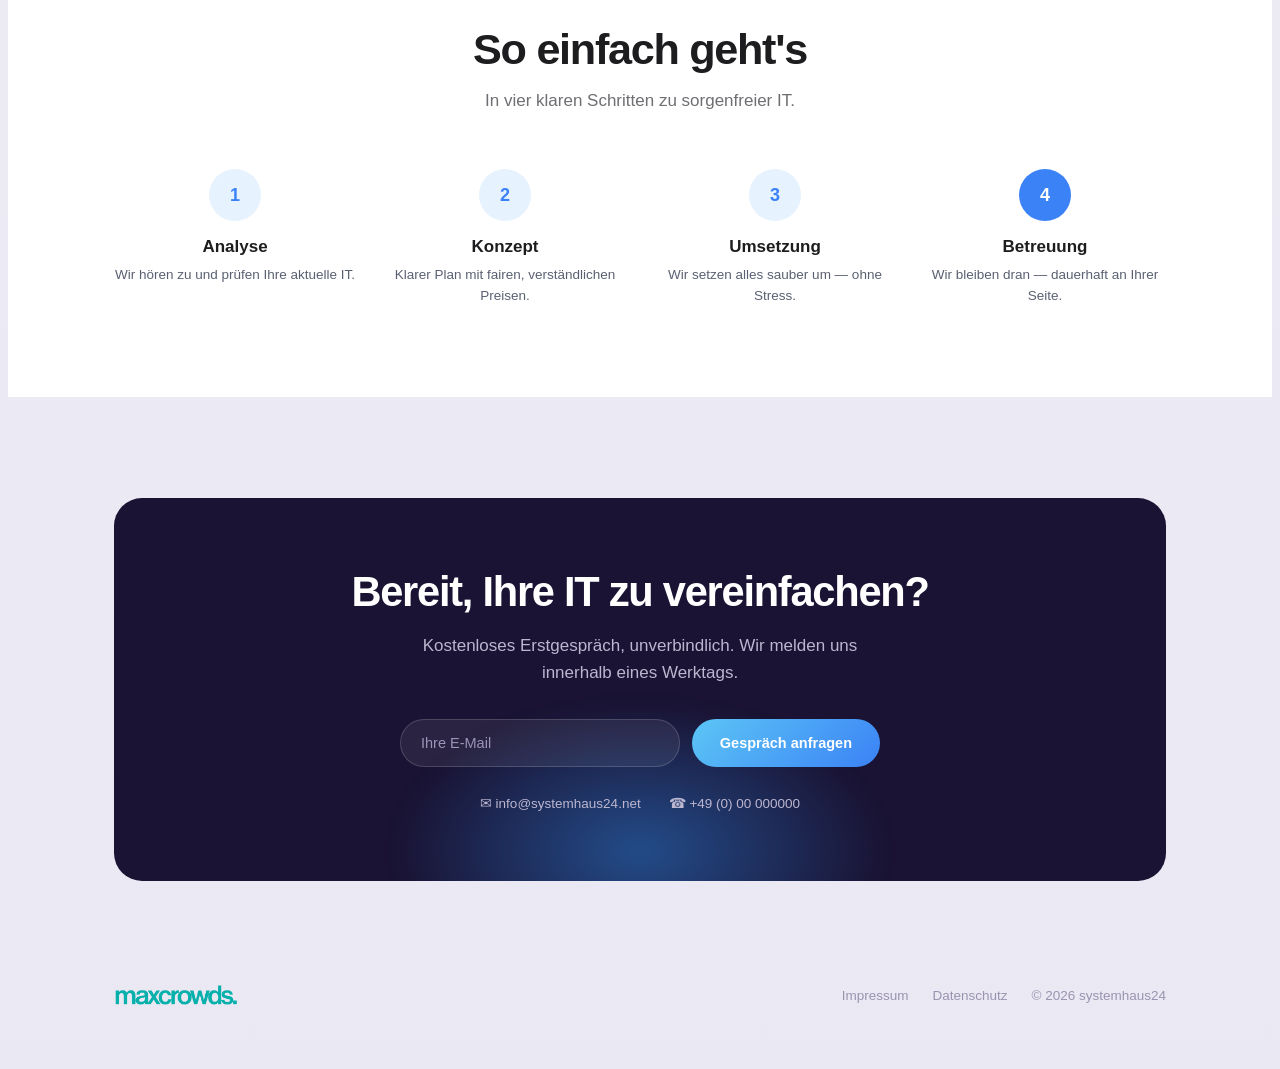
==== commit 9c3d2447: "Modernize Leistungen bento section: real icons, gradients, hover motion Emoji-Icons (🛠️☁️🛡️🌐☎️🧭) dur" ====
--- a/index.html
+++ b/index.html
@@ -75,37 +75,39 @@
         <div class="feat-eyebrow">Rundum-Betreuung</div>
         <h3>Managed IT &amp; Support</h3>
         <p>Wir betreuen Ihre Geräte, Server und Nutzer — proaktiv, mit schneller Hilfe, wenn es mal klemmt.</p>
-        <a href="leistungen.html" class="more">Mehr erfahren ›</a>
+        <a href="leistungen.html" class="more">Mehr erfahren <svg viewBox="0 0 24 24" fill="none" stroke="currentColor" stroke-width="2.2" stroke-linecap="round" stroke-linejoin="round"><path d="M5 12h14M13 6l6 6-6 6"/></svg></a>
       </div>
-      <div class="feat-icon-big">🛠️</div>
+      <div class="feat-icon-big">
+        <svg viewBox="0 0 24 24"><path d="M14.7 6.3a4 4 0 105.4 5.4l-3-3M9.3 17.7a4 4 0 11-5.4-5.4l3 3M8.5 8.5l7 7M6 6l1.5 1.5M16.5 16.5L18 18"/></svg>
+      </div>
     </div>
     <a href="leistungen.html" class="sh-glass feat-small sh-link-card">
-      <div class="ico">☁️</div>
+      <div class="ico"><svg viewBox="0 0 24 24"><path d="M7 18a4 4 0 01-1-7.87A5 5 0 0115.9 8 4.5 4.5 0 0117 17H7z"/></svg></div>
       <h3>Cloud-Lösungen</h3>
       <p>Mobil arbeiten von überall — sicher und immer aktuell.</p>
-      <span class="more">Mehr erfahren ›</span>
+      <span class="more">Mehr erfahren <svg viewBox="0 0 24 24" fill="none" stroke="currentColor" stroke-width="2.2" stroke-linecap="round" stroke-linejoin="round"><path d="M5 12h14M13 6l6 6-6 6"/></svg></span>
     </a>
     <a href="leistungen.html" class="sh-glass feat-small sh-link-card">
-      <div class="ico">🛡️</div>
+      <div class="ico"><svg viewBox="0 0 24 24"><path d="M12 3l7 3v6c0 4.5-3 7.5-7 9-4-1.5-7-4.5-7-9V6l7-3z"/></svg></div>
       <h3>IT-Sicherheit</h3>
       <p>Backups und Schutz vor Angriffen. Ihre Daten bleiben sicher.</p>
-      <span class="more">Mehr erfahren ›</span>
+      <span class="more">Mehr erfahren <svg viewBox="0 0 24 24" fill="none" stroke="currentColor" stroke-width="2.2" stroke-linecap="round" stroke-linejoin="round"><path d="M5 12h14M13 6l6 6-6 6"/></svg></span>
     </a>
     <a href="leistungen.html" class="sh-glass feat-small sh-link-card">
-      <div class="ico">🌐</div>
+      <div class="ico"><svg viewBox="0 0 24 24"><circle cx="12" cy="12" r="9"/><path d="M3 12h18M12 3c2.5 2.5 3.8 5.7 3.8 9s-1.3 6.5-3.8 9c-2.5-2.5-3.8-5.7-3.8-9s1.3-6.5 3.8-9z"/></svg></div>
       <h3>Netzwerk &amp; Infrastruktur</h3>
       <p>Stabiles WLAN und saubere Netzwerke für Ihr Büro.</p>
-      <span class="more">Mehr erfahren ›</span>
+      <span class="more">Mehr erfahren <svg viewBox="0 0 24 24" fill="none" stroke="currentColor" stroke-width="2.2" stroke-linecap="round" stroke-linejoin="round"><path d="M5 12h14M13 6l6 6-6 6"/></svg></span>
     </a>
     <a href="loesungen/starface-telefonie.html" class="sh-glass feat-small sh-link-card">
-      <div class="ico">☎️</div>
+      <div class="ico"><svg viewBox="0 0 24 24"><path d="M5 4h4l2 5-2.5 1.5a11 11 0 005 5L15 13l5 2v4a2 2 0 01-2 2A16 16 0 013 6a2 2 0 012-2z"/></svg></div>
       <h3>Telefonie (Starface)</h3>
       <p>Moderne Business-Telefonanlage aus der Cloud oder lokal.</p>
-      <span class="more">Mehr erfahren ›</span>
+      <span class="more">Mehr erfahren <svg viewBox="0 0 24 24" fill="none" stroke="currentColor" stroke-width="2.2" stroke-linecap="round" stroke-linejoin="round"><path d="M5 12h14M13 6l6 6-6 6"/></svg></span>
     </a>
     <div class="sh-glass feat-dark">
       <div class="left">
-        <div class="ico-box">🧭</div>
+        <div class="ico-box"><svg viewBox="0 0 24 24"><circle cx="12" cy="12" r="9"/><path d="M14.5 9.5l-2 5-5 2 2-5 5-2z"/></svg></div>
         <div>
           <h3>Wissen Sie nicht, wo Sie anfangen sollen?</h3>
           <p>Unsere IT-Beratung analysiert Ihre Situation und zeigt Ihnen den klaren Weg nach vorne.</p>
--- a/css/site-v2.css
+++ b/css/site-v2.css
@@ -29,7 +29,7 @@
 }
 .sh-nav .brand { display: flex; align-items: center; gap: 10px; font-weight: 800; font-size: 19px; letter-spacing: -0.02em; text-decoration: none; flex-shrink: 0; }
 .sh-nav .brand .dot { width: 11px; height: 11px; border-radius: 50%; background: var(--sh-blue); }
-.sh-nav .brand .logo-mark { height: 26px; width: auto; max-width: 140px; border-radius: 0; flex-shrink: 0; }
+.sh-nav .brand .logo-mark { height: 38px; width: auto; max-width: 190px; border-radius: 0; flex-shrink: 0; }
 .sh-nav .links { display: flex; align-items: center; gap: 28px; font-size: 14.5px; color: var(--sh-text-muted); font-weight: 500; }
 .sh-nav .links > a { text-decoration: none; }
 .sh-nav .cta { padding: 10px 20px; background: var(--sh-navy); color: #fff; border-radius: 999px; font-weight: 600; font-size: 14px; text-decoration: none; flex-shrink: 0; }
@@ -222,40 +222,105 @@
 /* Bento features */
 .sh-bento { display: grid; grid-template-columns: repeat(6, 1fr); gap: 16px; max-width: 1100px; margin: 0 auto; }
 .sh-glass {
+  position: relative;
   background: rgba(255,255,255,.55);
   backdrop-filter: blur(24px) saturate(180%);
   border: 1px solid rgba(255,255,255,.75);
   box-shadow: 0 18px 50px rgba(80,60,140,.12);
   border-radius: 26px;
   padding: 32px;
-}
+  overflow: hidden;
+  transition: transform 0.3s cubic-bezier(.2,.8,.2,1), box-shadow 0.3s ease, border-color 0.3s ease;
+}
+.sh-glass::before {
+  content: "";
+  position: absolute; inset: 0;
+  border-radius: inherit;
+  background: linear-gradient(135deg, rgba(92,198,245,.16), rgba(59,130,246,.10));
+  opacity: 0;
+  transition: opacity 0.35s ease;
+  pointer-events: none;
+}
+.sh-glass:hover {
+  transform: translateY(-6px);
+  box-shadow: 0 26px 64px rgba(59,130,246,.22);
+  border-color: rgba(92,198,245,.6);
+}
+.sh-glass:hover::before { opacity: 1; }
+.sh-glass > * { position: relative; z-index: 1; }
+
 .sh-bento .feat-wide { grid-column: span 4; display: grid; grid-template-columns: 1.1fr 0.9fr; gap: 26px; align-items: center; }
 .sh-bento .feat-eyebrow { font-size: 13px; font-weight: 700; color: var(--sh-blue); margin-bottom: 10px; }
 .sh-bento .feat-wide h3 { font-weight: 800; font-size: 1.6rem; letter-spacing: -0.02em; margin-bottom: 10px; }
 .sh-bento .feat-wide p { color: var(--sh-text-soft); font-size: 15.5px; line-height: 1.55; margin-bottom: 16px; }
-.sh-bento .feat-wide .more { color: var(--sh-blue); font-weight: 700; font-size: 14px; text-decoration: none; }
-.sh-bento .feat-icon-big { aspect-ratio: 1; border-radius: 20px; background: linear-gradient(150deg, rgba(92,198,245,.22), rgba(59,130,246,.16)); display: flex; align-items: center; justify-content: center; font-size: 48px; }
+.sh-bento .feat-wide .more { display: inline-flex; align-items: center; gap: 6px; color: var(--sh-blue); font-weight: 700; font-size: 14px; text-decoration: none; }
+.sh-bento .feat-wide .more svg { width: 14px; height: 14px; transition: transform 0.25s ease; }
+.sh-bento .feat-wide:hover .more svg { transform: translateX(4px); }
+.sh-bento .feat-icon-big {
+  aspect-ratio: 1; border-radius: 20px;
+  background: var(--sh-grad);
+  display: flex; align-items: center; justify-content: center;
+  transition: transform 0.4s cubic-bezier(.2,.8,.2,1);
+}
+.sh-bento .feat-icon-big svg { width: 56px; height: 56px; stroke: #fff; fill: none; stroke-width: 1.6; stroke-linecap: round; stroke-linejoin: round; }
+.sh-glass:hover .feat-icon-big { transform: scale(1.06) rotate(-2deg); }
+
 .sh-bento .feat-small { grid-column: span 2; text-align: center; }
-.sh-bento .feat-small .ico { font-size: 38px; margin-bottom: 14px; }
+.sh-bento .feat-small .ico {
+  width: 56px; height: 56px; margin: 0 auto 16px;
+  border-radius: 16px;
+  background: linear-gradient(150deg, rgba(92,198,245,.2), rgba(59,130,246,.14));
+  display: flex; align-items: center; justify-content: center;
+  transition: transform 0.35s cubic-bezier(.2,.8,.2,1);
+}
+.sh-bento .feat-small .ico svg { width: 26px; height: 26px; stroke: var(--sh-blue); fill: none; stroke-width: 1.8; stroke-linecap: round; stroke-linejoin: round; }
+.sh-glass:hover .feat-small .ico { transform: scale(1.12) rotate(-4deg); }
 .sh-bento .feat-small h3 { font-weight: 800; font-size: 1.2rem; letter-spacing: -0.02em; margin-bottom: 8px; }
 .sh-bento .feat-small p { color: var(--sh-text-soft); font-size: 14px; line-height: 1.5; margin-bottom: 12px; }
-.sh-bento .feat-small .more { color: var(--sh-blue); font-weight: 700; font-size: 13.5px; text-decoration: none; }
+.sh-bento .feat-small .more { display: inline-flex; align-items: center; gap: 5px; color: var(--sh-blue); font-weight: 700; font-size: 13.5px; text-decoration: none; }
+.sh-bento .feat-small .more svg { width: 13px; height: 13px; transition: transform 0.25s ease; }
+.sh-glass:hover .feat-small .more svg { transform: translateX(3px); }
+
 .sh-bento .feat-dark {
   grid-column: span 6;
-  background: rgba(29,19,51,.85);
+  background: linear-gradient(125deg, #241644, #1a1130 60%);
   border: 1px solid rgba(255,255,255,.12);
   color: #fff;
   display: flex; align-items: center; justify-content: space-between; gap: 24px; flex-wrap: wrap;
 }
+.sh-bento .feat-dark::before {
+  background: radial-gradient(circle at 85% 30%, rgba(92,198,245,.35), transparent 60%);
+}
 .sh-bento .feat-dark .left { display: flex; align-items: center; gap: 22px; }
-.sh-bento .feat-dark .ico-box { width: 64px; height: 64px; border-radius: 18px; background: rgba(139,92,246,.3); display: flex; align-items: center; justify-content: center; font-size: 28px; flex-shrink: 0; }
+.sh-bento .feat-dark .ico-box {
+  width: 64px; height: 64px; border-radius: 18px;
+  background: linear-gradient(150deg, rgba(92,198,245,.4), rgba(59,130,246,.3));
+  display: flex; align-items: center; justify-content: center;
+  flex-shrink: 0;
+  transition: transform 0.35s cubic-bezier(.2,.8,.2,1);
+}
+.sh-bento .feat-dark .ico-box svg { width: 30px; height: 30px; stroke: #fff; fill: none; stroke-width: 1.7; stroke-linecap: round; stroke-linejoin: round; }
+.sh-glass:hover .feat-dark .ico-box { transform: scale(1.08) rotate(4deg); }
 .sh-bento .feat-dark h3 { font-weight: 800; font-size: 1.3rem; margin-bottom: 6px; }
 .sh-bento .feat-dark p { color: #bcb6d0; font-size: 14.5px; max-width: 460px; }
-.sh-bento .feat-dark .btn-white { padding: 13px 24px; background: #fff; color: var(--sh-text); border-radius: 999px; font-weight: 700; font-size: 14px; white-space: nowrap; text-decoration: none; }
+.sh-bento .feat-dark .btn-white {
+  padding: 13px 24px; background: #fff; color: var(--sh-text); border-radius: 999px;
+  font-weight: 700; font-size: 14px; white-space: nowrap; text-decoration: none;
+  transition: transform 0.25s ease, box-shadow 0.25s ease;
+}
+.sh-bento .feat-dark .btn-white:hover { transform: translateY(-2px); box-shadow: 0 12px 28px rgba(0,0,0,.25); }
+
+@media (prefers-reduced-motion: reduce) {
+  .sh-glass, .sh-bento .feat-icon-big, .sh-bento .feat-small .ico, .sh-bento .feat-dark .ico-box, .sh-bento .more svg, .sh-bento .btn-white {
+    transition: none;
+  }
+}
 
 @media (max-width: 800px) {
   .sh-bento .feat-wide { grid-column: span 6; grid-template-columns: 1fr; }
   .sh-bento .feat-small { grid-column: span 3; }
+  .sh-bento .feat-icon-big { aspect-ratio: auto; height: 120px; order: -1; margin-bottom: 6px; }
+  .sh-bento .feat-icon-big svg { width: 40px; height: 40px; }
 }
 @media (max-width: 560px) {
   .sh-bento .feat-small { grid-column: span 6; }
@@ -336,7 +401,7 @@
 .sh-footer { max-width: 1100px; margin: 0 auto; padding: 0 24px 50px; display: flex; align-items: center; justify-content: space-between; flex-wrap: wrap; gap: 16px; font-size: 13.5px; color: #9a93b0; }
 .sh-footer .brand { display: flex; align-items: center; gap: 9px; font-weight: 800; color: var(--sh-navy); text-decoration: none; }
 .sh-footer .brand .dot { width: 10px; height: 10px; border-radius: 50%; background: var(--sh-blue); }
-.sh-footer .brand .logo-mark { height: 22px; width: auto; max-width: 130px; border-radius: 0; flex-shrink: 0; }
+.sh-footer .brand .logo-mark { height: 30px; width: auto; max-width: 160px; border-radius: 0; flex-shrink: 0; }
 .sh-footer .links { display: flex; gap: 24px; }
 .sh-footer a { text-decoration: none; }
 
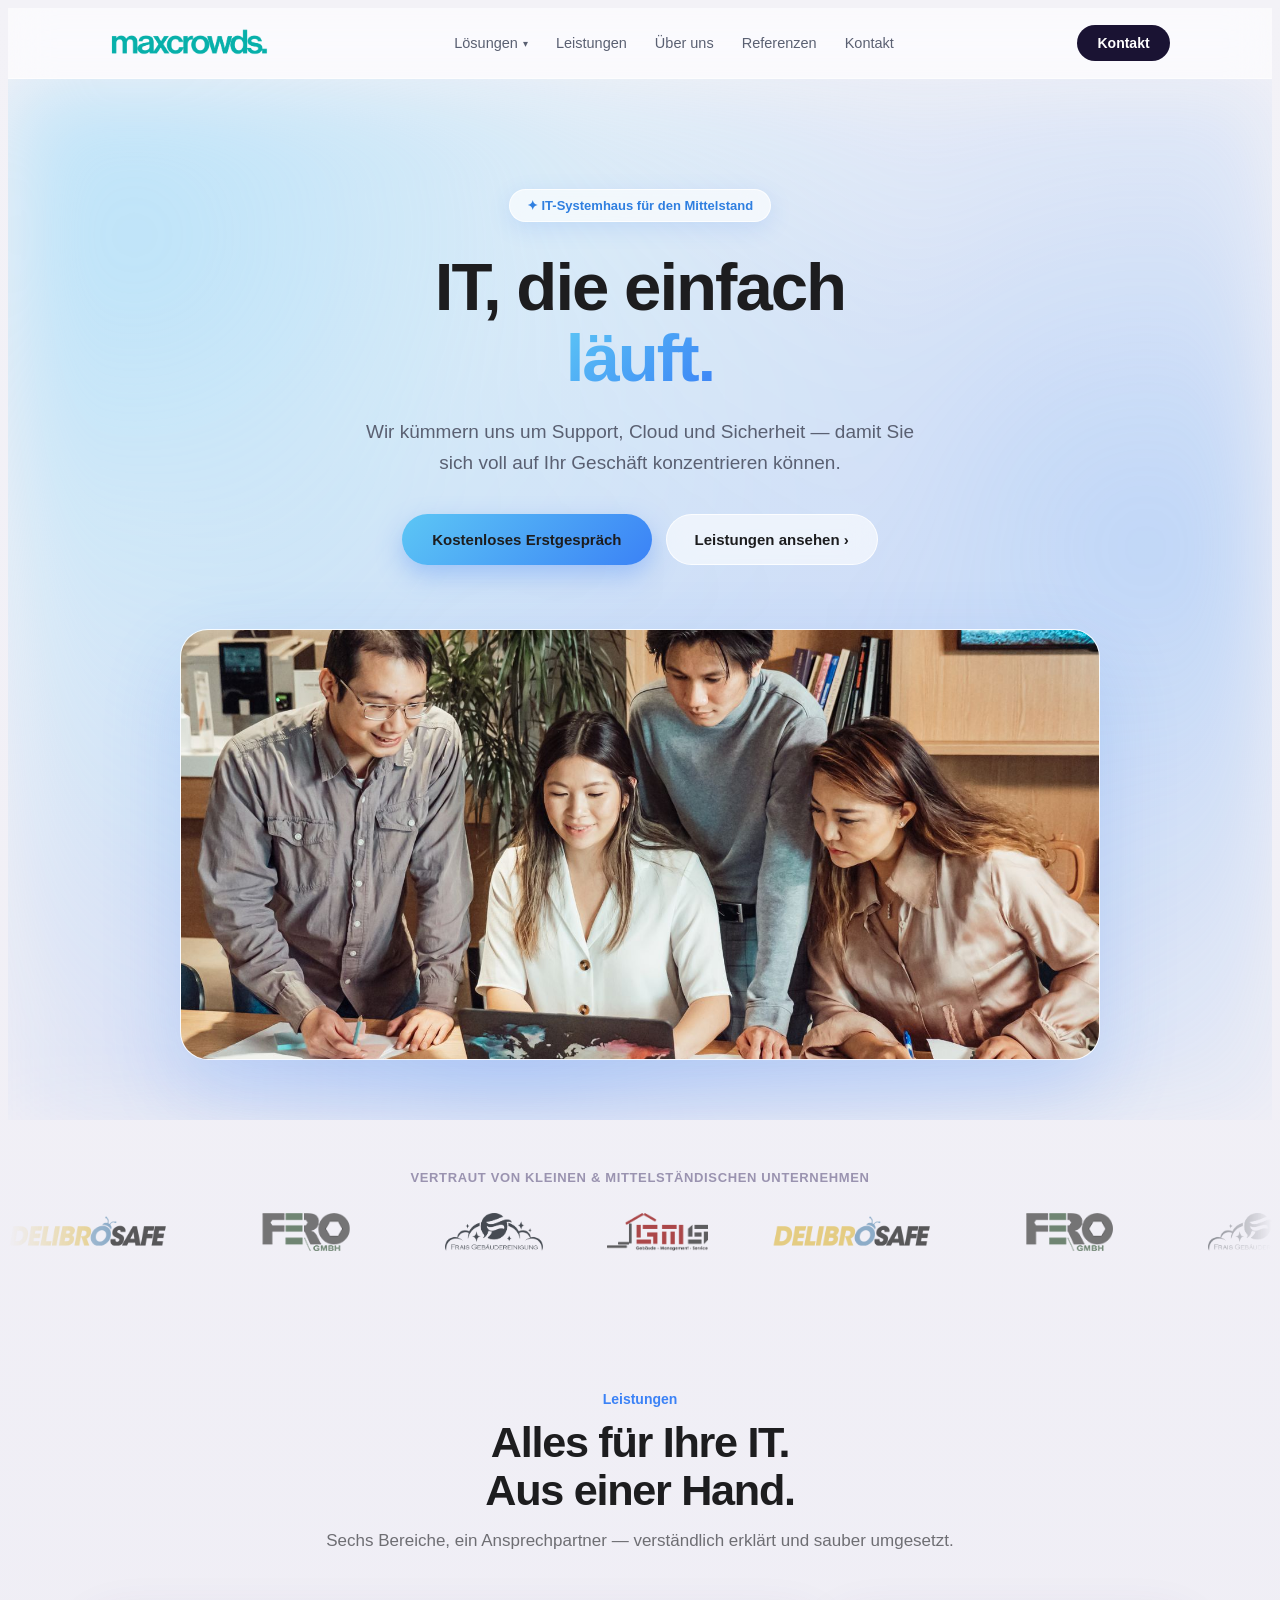
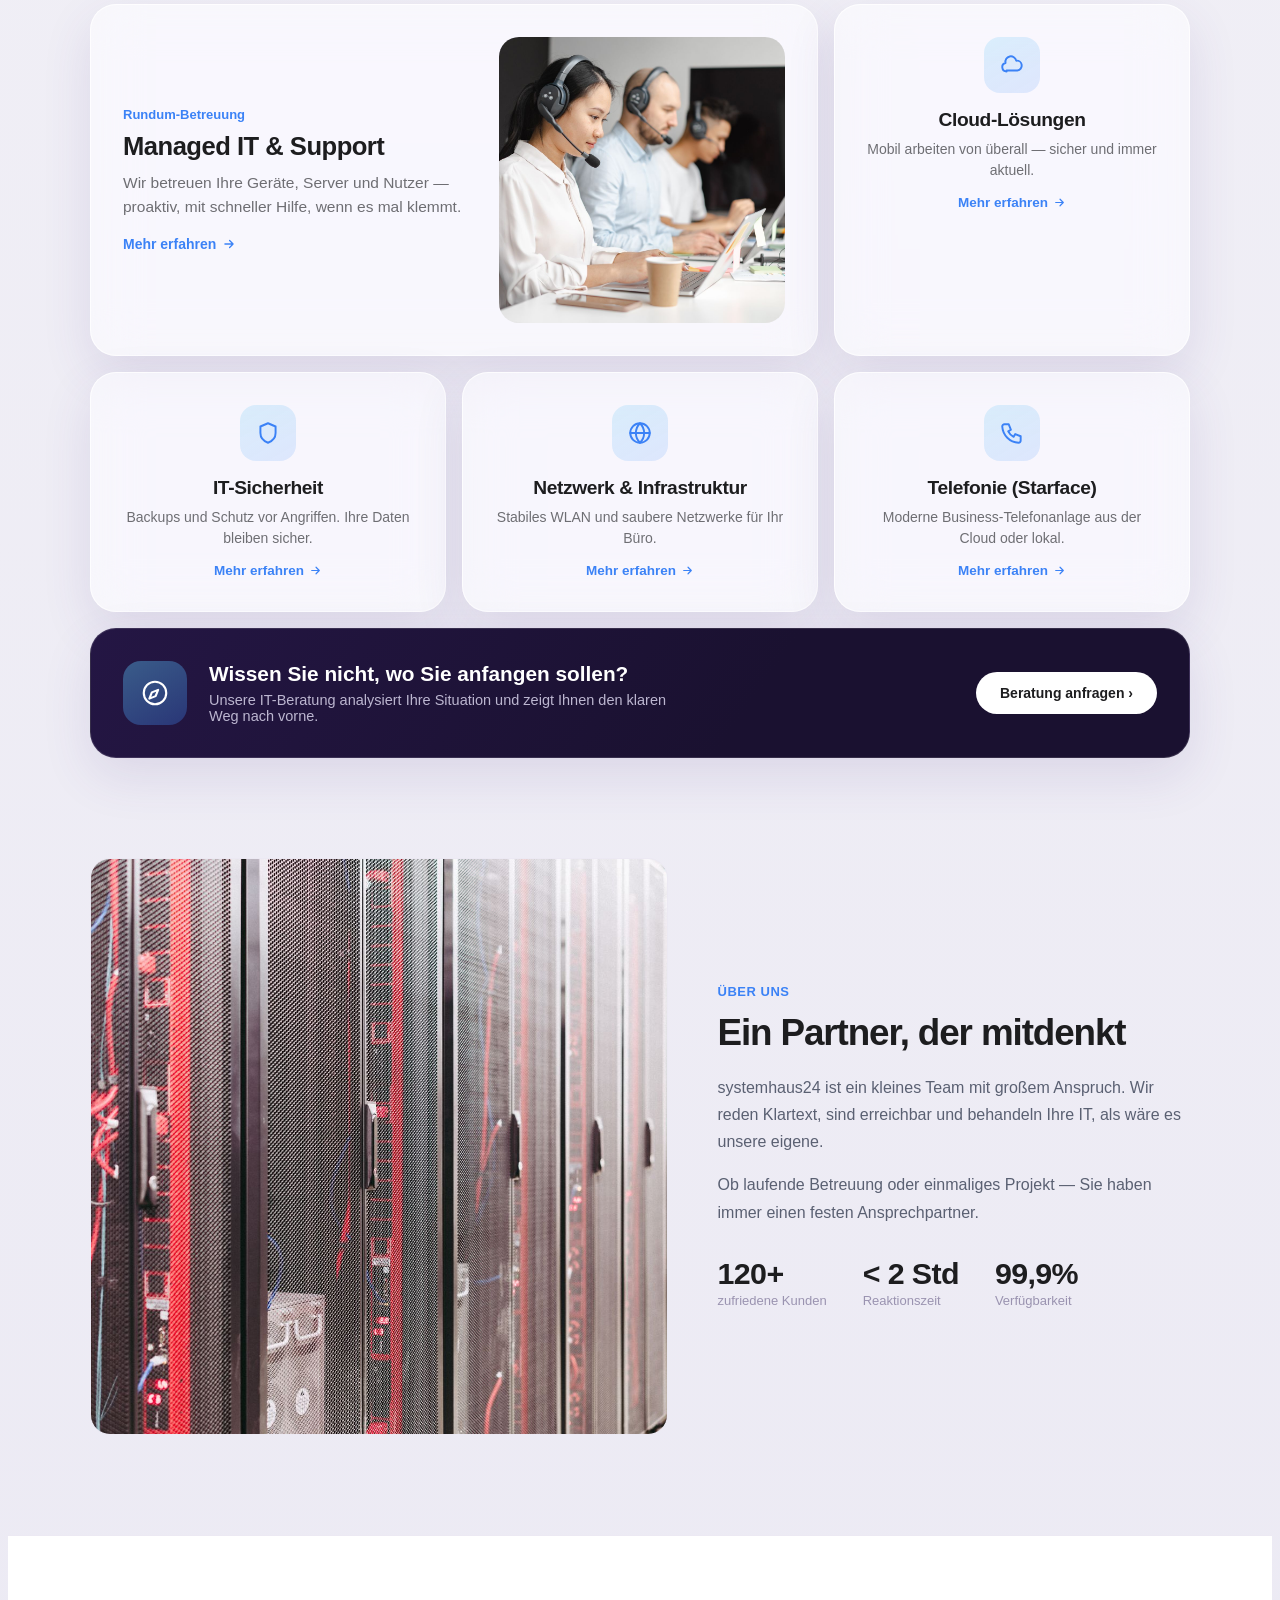
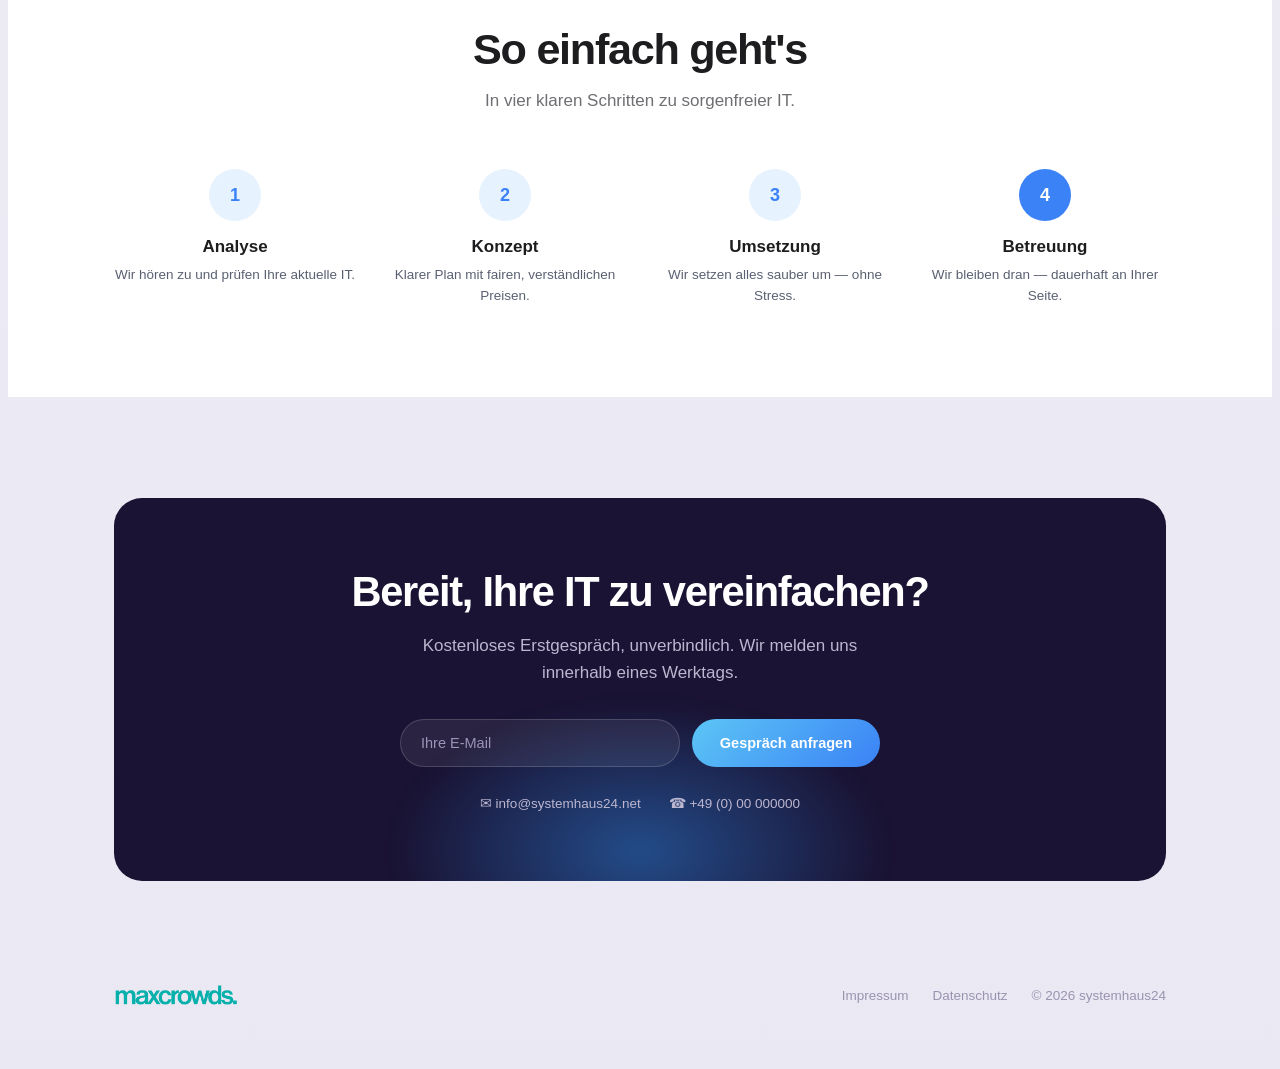
==== commit 9bfd2c4c: "Use real support photo instead of icon box in Managed IT feature card Auf Wunsch ersetzt: die grosse" ====
--- a/index.html
+++ b/index.html
@@ -78,7 +78,7 @@
         <a href="leistungen.html" class="more">Mehr erfahren <svg viewBox="0 0 24 24" fill="none" stroke="currentColor" stroke-width="2.2" stroke-linecap="round" stroke-linejoin="round"><path d="M5 12h14M13 6l6 6-6 6"/></svg></a>
       </div>
       <div class="feat-icon-big">
-        <svg viewBox="0 0 24 24"><path d="M14.7 6.3a4 4 0 105.4 5.4l-3-3M9.3 17.7a4 4 0 11-5.4-5.4l3 3M8.5 8.5l7 7M6 6l1.5 1.5M16.5 16.5L18 18"/></svg>
+        <img src="assets/support.jpg" alt="Helpdesk-Mitarbeiterin im Kundensupport" loading="lazy">
       </div>
     </div>
     <a href="leistungen.html" class="sh-glass feat-small sh-link-card">
--- a/css/site-v2.css
+++ b/css/site-v2.css
@@ -260,10 +260,14 @@
   aspect-ratio: 1; border-radius: 20px;
   background: var(--sh-grad);
   display: flex; align-items: center; justify-content: center;
+  overflow: hidden;
   transition: transform 0.4s cubic-bezier(.2,.8,.2,1);
 }
 .sh-bento .feat-icon-big svg { width: 56px; height: 56px; stroke: #fff; fill: none; stroke-width: 1.6; stroke-linecap: round; stroke-linejoin: round; }
+.sh-bento .feat-icon-big img { width: 100%; height: 100%; object-fit: cover; }
 .sh-glass:hover .feat-icon-big { transform: scale(1.06) rotate(-2deg); }
+.sh-glass:hover .feat-icon-big img { transform: scale(1.08); }
+.sh-bento .feat-icon-big img { transition: transform 0.5s cubic-bezier(.2,.8,.2,1); }
 
 .sh-bento .feat-small { grid-column: span 2; text-align: center; }
 .sh-bento .feat-small .ico {
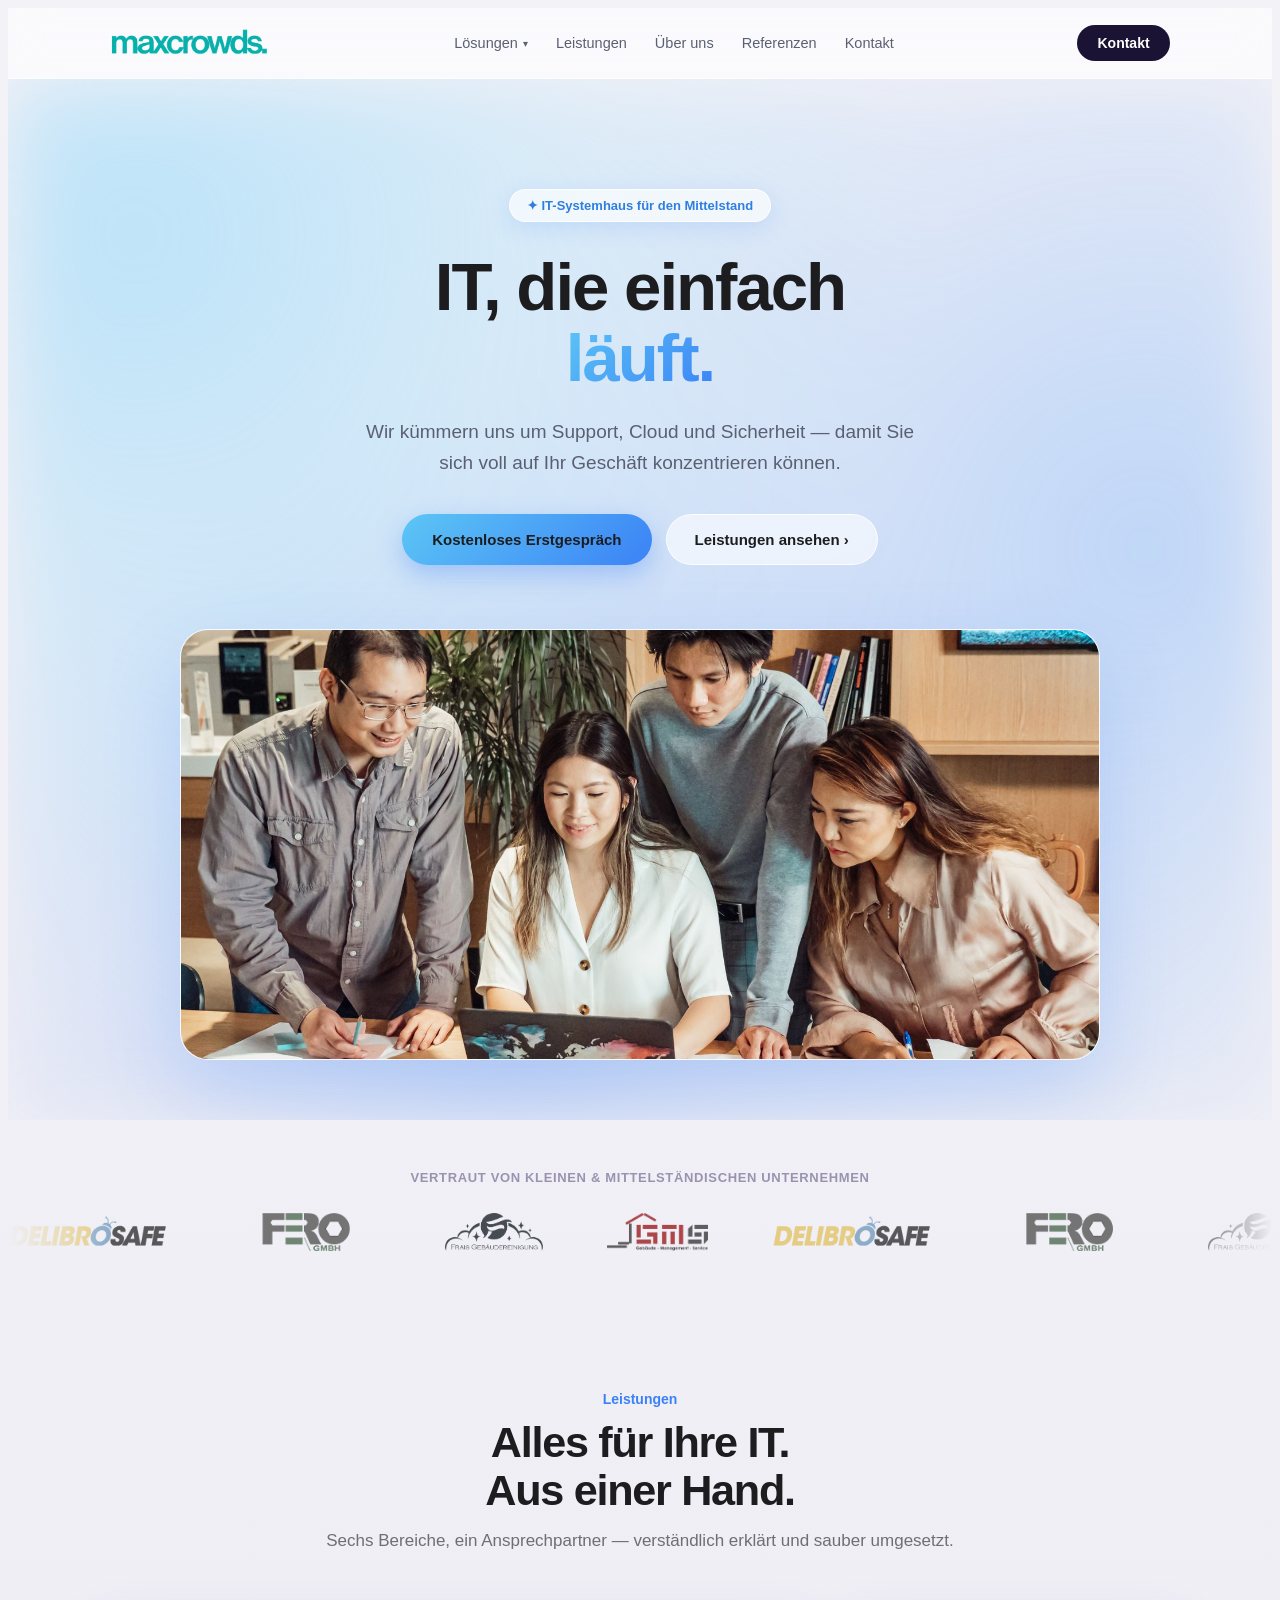
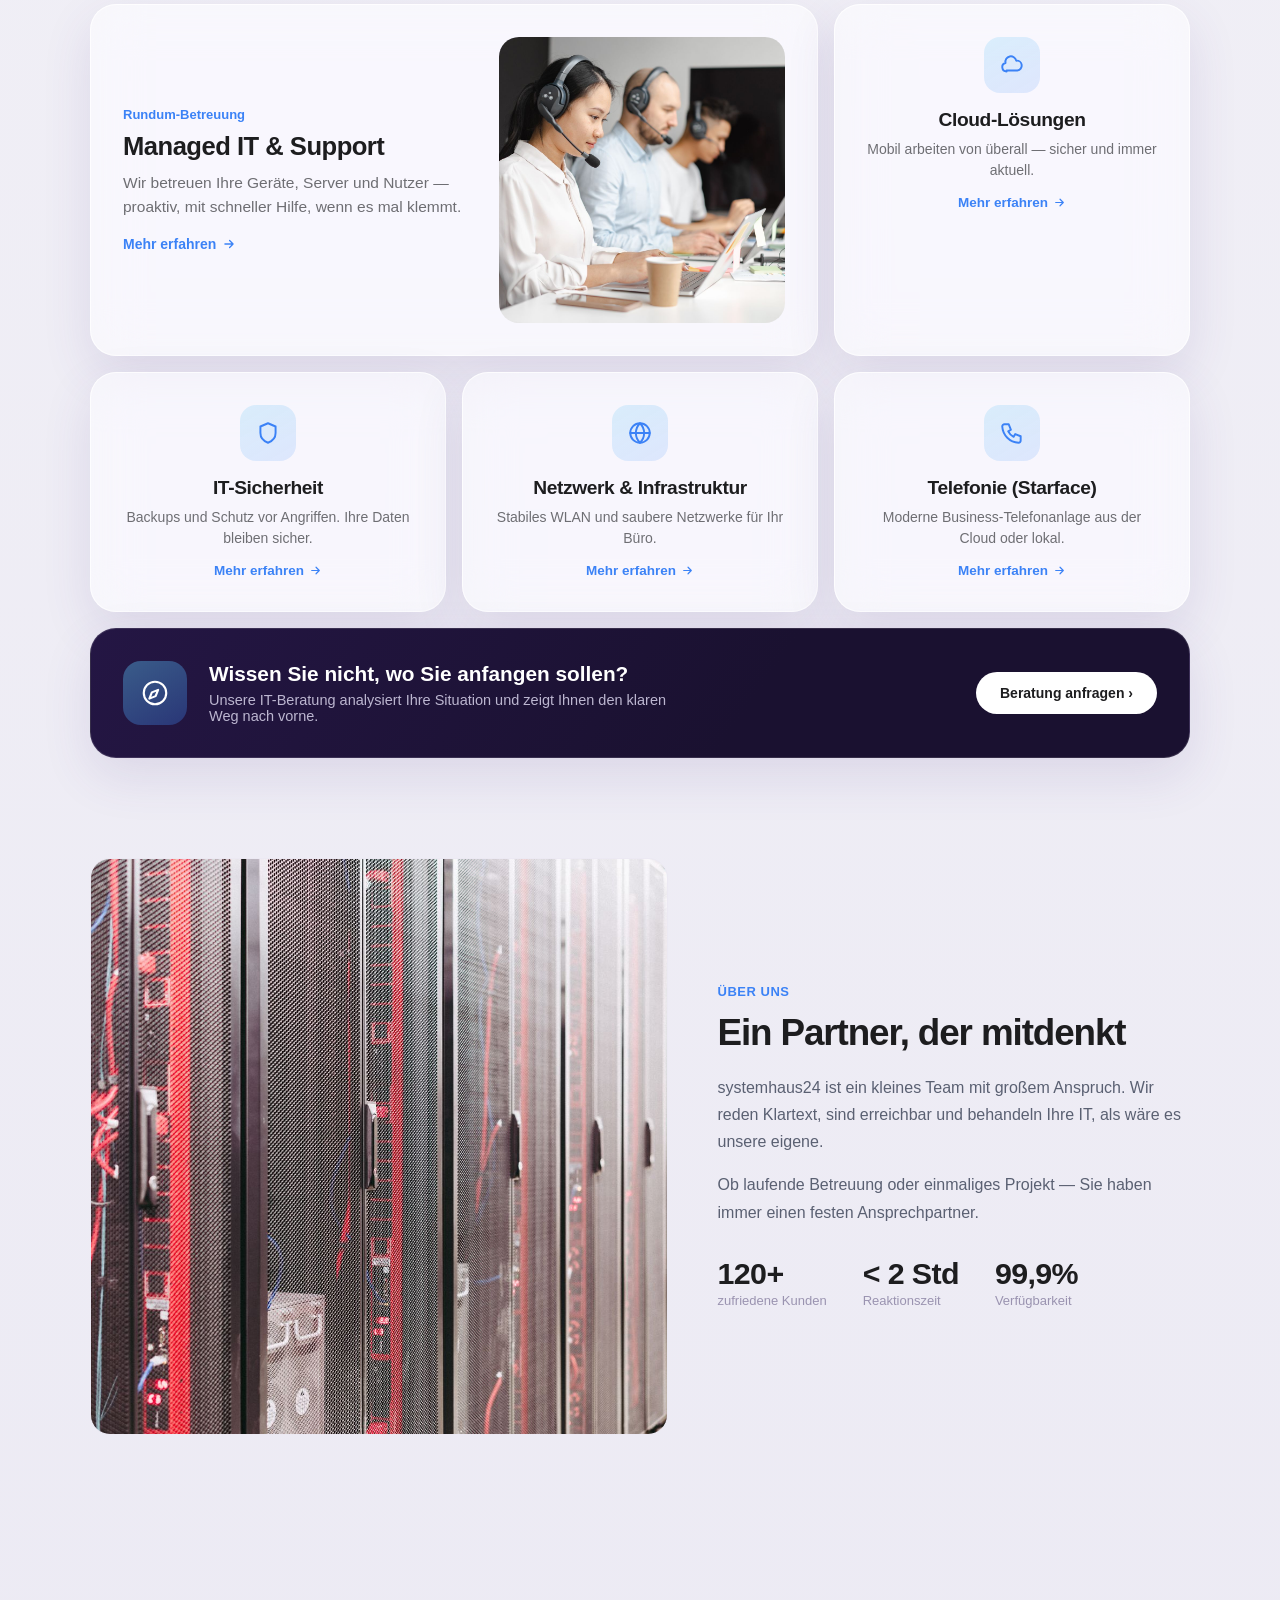
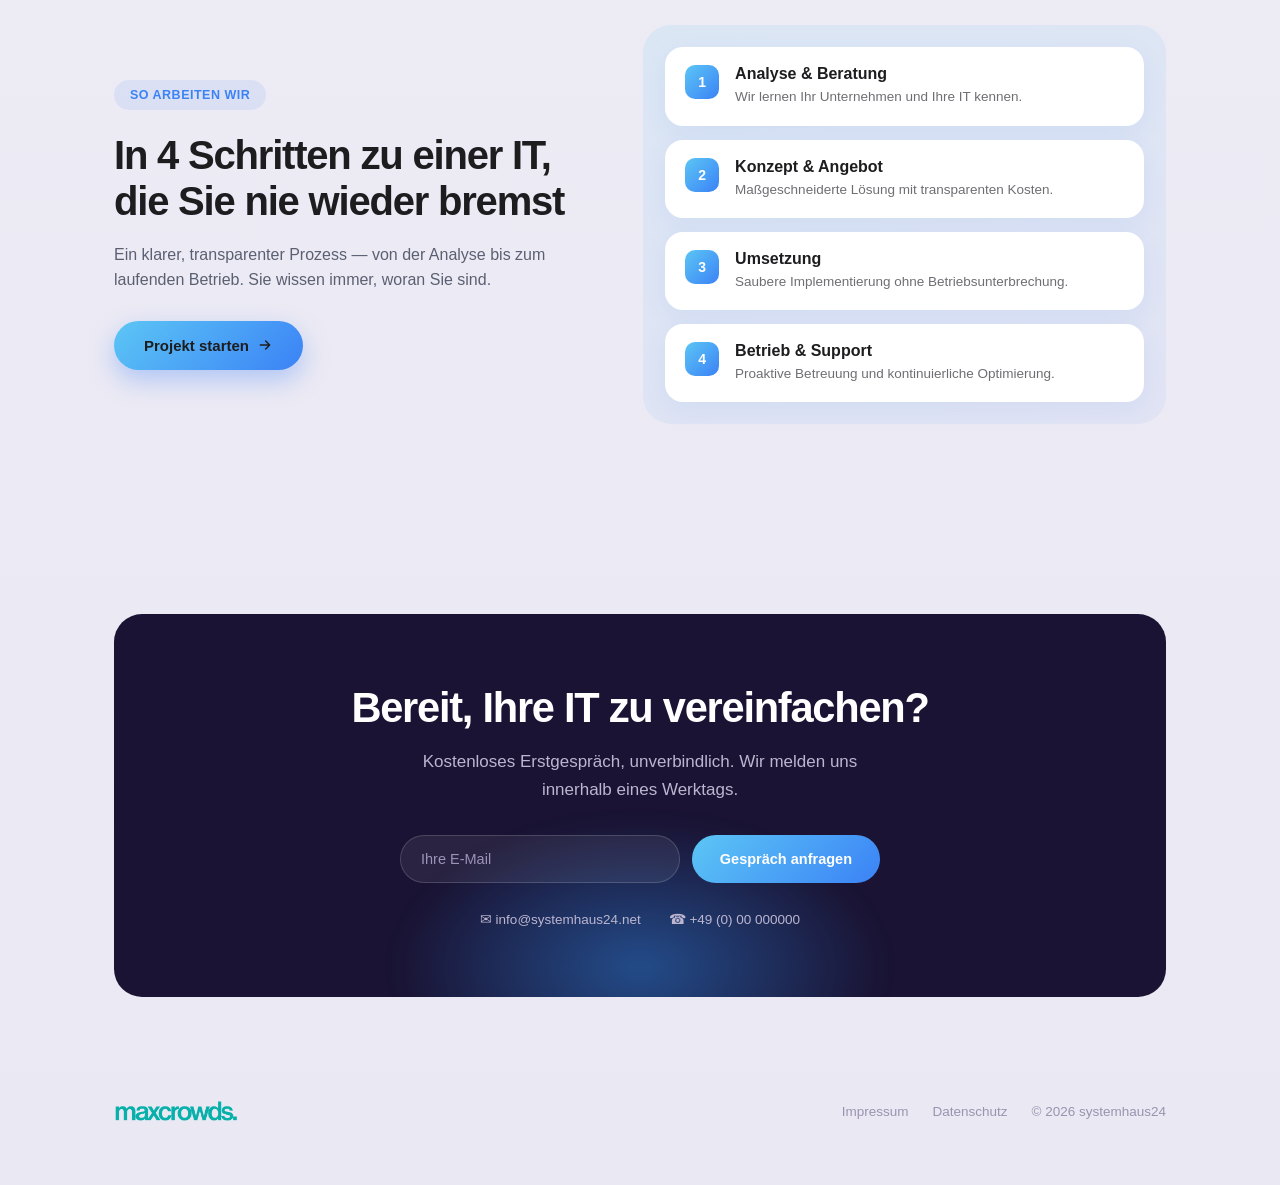
==== commit ec7145da: "Redesign Ablauf section as split layout with numbered card stack Ersetzt die zentrierte 4-Schritte-R" ====
--- a/index.html
+++ b/index.html
@@ -137,17 +137,31 @@
   </div>
 </section>
 
-<div class="sh-process-wrap" id="ablauf">
-  <div class="sh-process">
-    <div class="sh-section-head sh-section-head--tight">
-      <h2>So einfach geht's</h2>
-      <p>In vier klaren Schritten zu sorgenfreier IT.</p>
+<div id="ablauf">
+  <div class="sh-process-split">
+    <div>
+      <span class="pill">So arbeiten wir</span>
+      <h2>In 4 Schritten zu einer IT, die Sie nie wieder bremst</h2>
+      <p>Ein klarer, transparenter Prozess — von der Analyse bis zum laufenden Betrieb. Sie wissen immer, woran Sie sind.</p>
+      <a href="kontakt.html" class="sh-btn-primary">Projekt starten <svg viewBox="0 0 24 24" width="16" height="16" fill="none" stroke="currentColor" stroke-width="2.2" stroke-linecap="round" stroke-linejoin="round"><path d="M5 12h14M13 6l6 6-6 6"/></svg></a>
     </div>
-    <div class="sh-steps">
-      <div class="step"><div class="num">1</div><h3>Analyse</h3><p>Wir hören zu und prüfen Ihre aktuelle IT.</p></div>
-      <div class="step"><div class="num">2</div><h3>Konzept</h3><p>Klarer Plan mit fairen, verständlichen Preisen.</p></div>
-      <div class="step"><div class="num">3</div><h3>Umsetzung</h3><p>Wir setzen alles sauber um — ohne Stress.</p></div>
-      <div class="step"><div class="num">4</div><h3>Betreuung</h3><p>Wir bleiben dran — dauerhaft an Ihrer Seite.</p></div>
+    <div class="sh-process-cards">
+      <div class="pcard">
+        <div class="num">1</div>
+        <div><h3>Analyse &amp; Beratung</h3><p>Wir lernen Ihr Unternehmen und Ihre IT kennen.</p></div>
+      </div>
+      <div class="pcard">
+        <div class="num">2</div>
+        <div><h3>Konzept &amp; Angebot</h3><p>Maßgeschneiderte Lösung mit transparenten Kosten.</p></div>
+      </div>
+      <div class="pcard">
+        <div class="num">3</div>
+        <div><h3>Umsetzung</h3><p>Saubere Implementierung ohne Betriebsunterbrechung.</p></div>
+      </div>
+      <div class="pcard">
+        <div class="num">4</div>
+        <div><h3>Betrieb &amp; Support</h3><p>Proaktive Betreuung und kontinuierliche Optimierung.</p></div>
+      </div>
     </div>
   </div>
 </div>
--- a/css/site-v2.css
+++ b/css/site-v2.css
@@ -355,6 +355,60 @@
   .sh-about .photo { order: -1; max-width: 360px; margin: 0 auto; }
 }
 
+/* Process v2: split layout, text + numbered card stack */
+.sh-process-split {
+  display: grid;
+  grid-template-columns: 0.95fr 1.05fr;
+  gap: 56px;
+  align-items: center;
+  max-width: 1100px;
+  margin: 0 auto;
+  padding: 90px 24px;
+}
+.sh-process-split .pill {
+  display: inline-flex; align-items: center;
+  background: var(--sh-blue-light, #e6f2fd);
+  background: rgba(59,130,246,.1);
+  color: var(--sh-blue);
+  font-size: 12.5px; font-weight: 700; letter-spacing: .04em; text-transform: uppercase;
+  padding: 8px 16px; border-radius: 999px;
+  margin-bottom: 22px;
+}
+.sh-process-split h2 { font-weight: 800; font-size: clamp(1.8rem, 3.4vw, 2.5rem); letter-spacing: -0.03em; line-height: 1.15; margin-bottom: 18px; }
+.sh-process-split p { color: var(--sh-text-muted); font-size: 16px; line-height: 1.6; margin-bottom: 28px; max-width: 440px; }
+.sh-process-split .sh-btn-primary { display: inline-flex; }
+
+.sh-process-cards {
+  background: linear-gradient(160deg, rgba(92,198,245,.12), rgba(59,130,246,.06));
+  border-radius: 28px;
+  padding: 22px;
+  display: flex; flex-direction: column; gap: 14px;
+}
+.sh-process-cards .pcard {
+  background: #fff; border-radius: 18px; padding: 18px 20px;
+  display: flex; align-items: flex-start; gap: 16px;
+  box-shadow: 0 8px 24px rgba(59,130,246,.08);
+  transition: transform 0.3s cubic-bezier(.2,.8,.2,1), box-shadow 0.3s ease;
+}
+.sh-process-cards .pcard:hover { transform: translateX(6px); box-shadow: 0 14px 36px rgba(59,130,246,.16); }
+.sh-process-cards .pcard .num {
+  flex-shrink: 0;
+  width: 34px; height: 34px; border-radius: 10px;
+  background: var(--sh-grad);
+  color: #fff; font-weight: 800; font-size: 14px;
+  display: flex; align-items: center; justify-content: center;
+}
+.sh-process-cards .pcard h3 { font-weight: 800; font-size: 1rem; margin-bottom: 4px; }
+.sh-process-cards .pcard p { color: var(--sh-text-soft); font-size: 13.5px; line-height: 1.5; margin: 0; }
+
+@media (max-width: 860px) {
+  .sh-process-split { grid-template-columns: 1fr; gap: 36px; padding: 60px 24px; }
+  .sh-process-split p { max-width: none; }
+}
+@media (prefers-reduced-motion: reduce) {
+  .sh-process-cards .pcard { transition: none; }
+}
+
 /* Process */
 .sh-process-wrap { background: #fff; border-top: 1px solid var(--sh-border); border-bottom: 1px solid var(--sh-border); }
 .sh-process { max-width: 1100px; margin: 0 auto; padding: 90px 24px; }
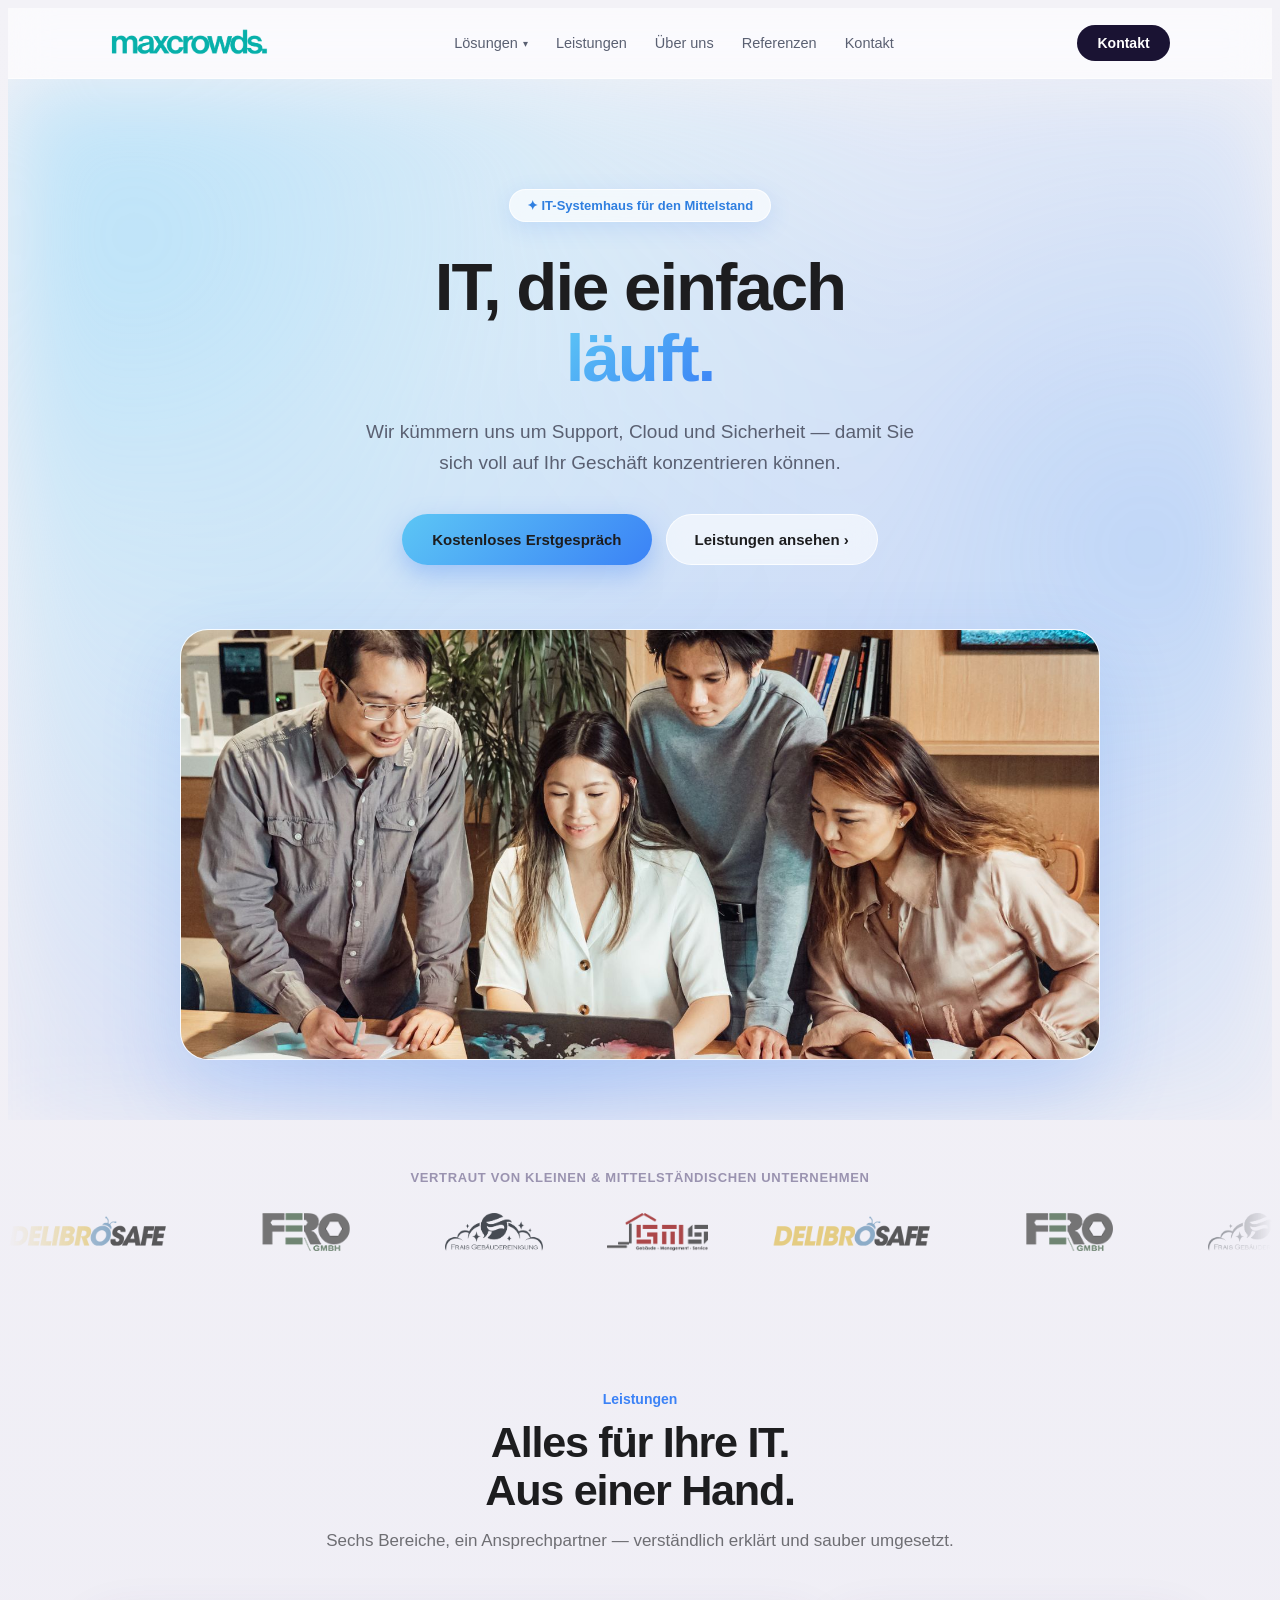
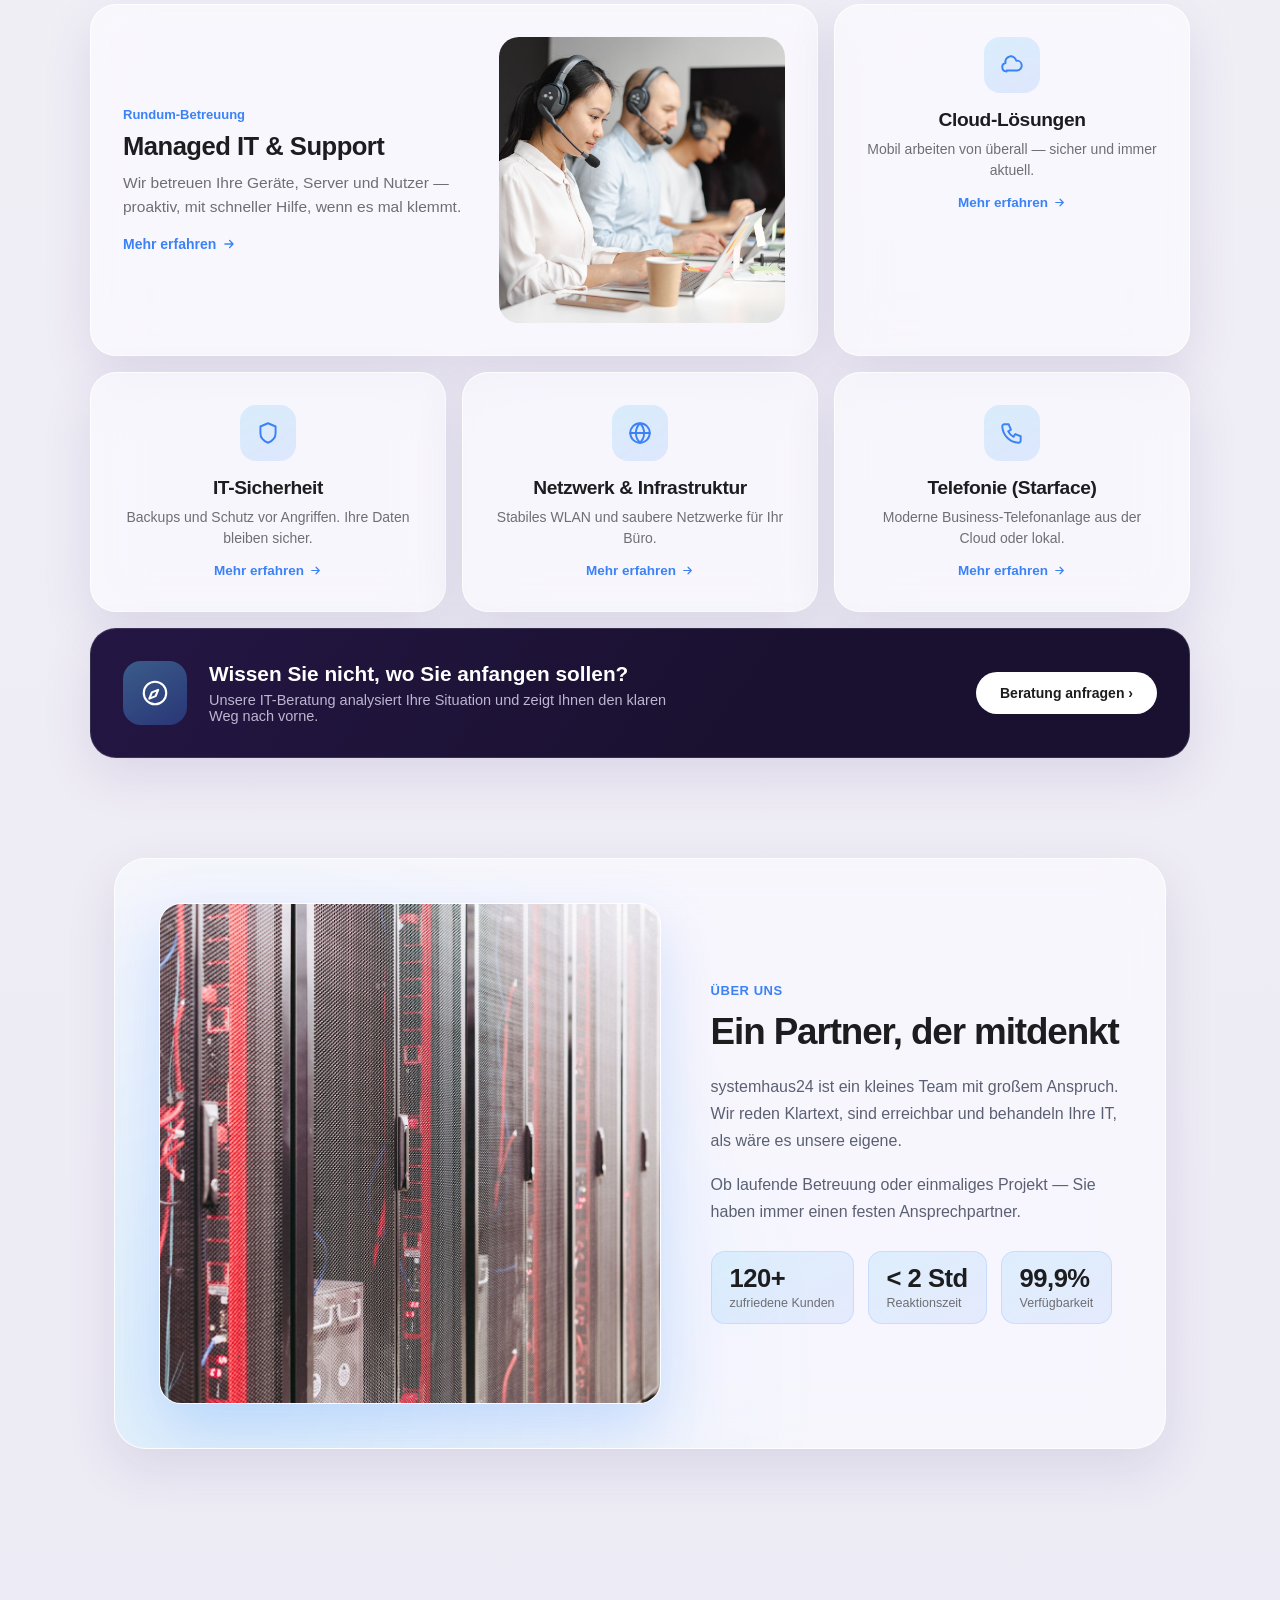
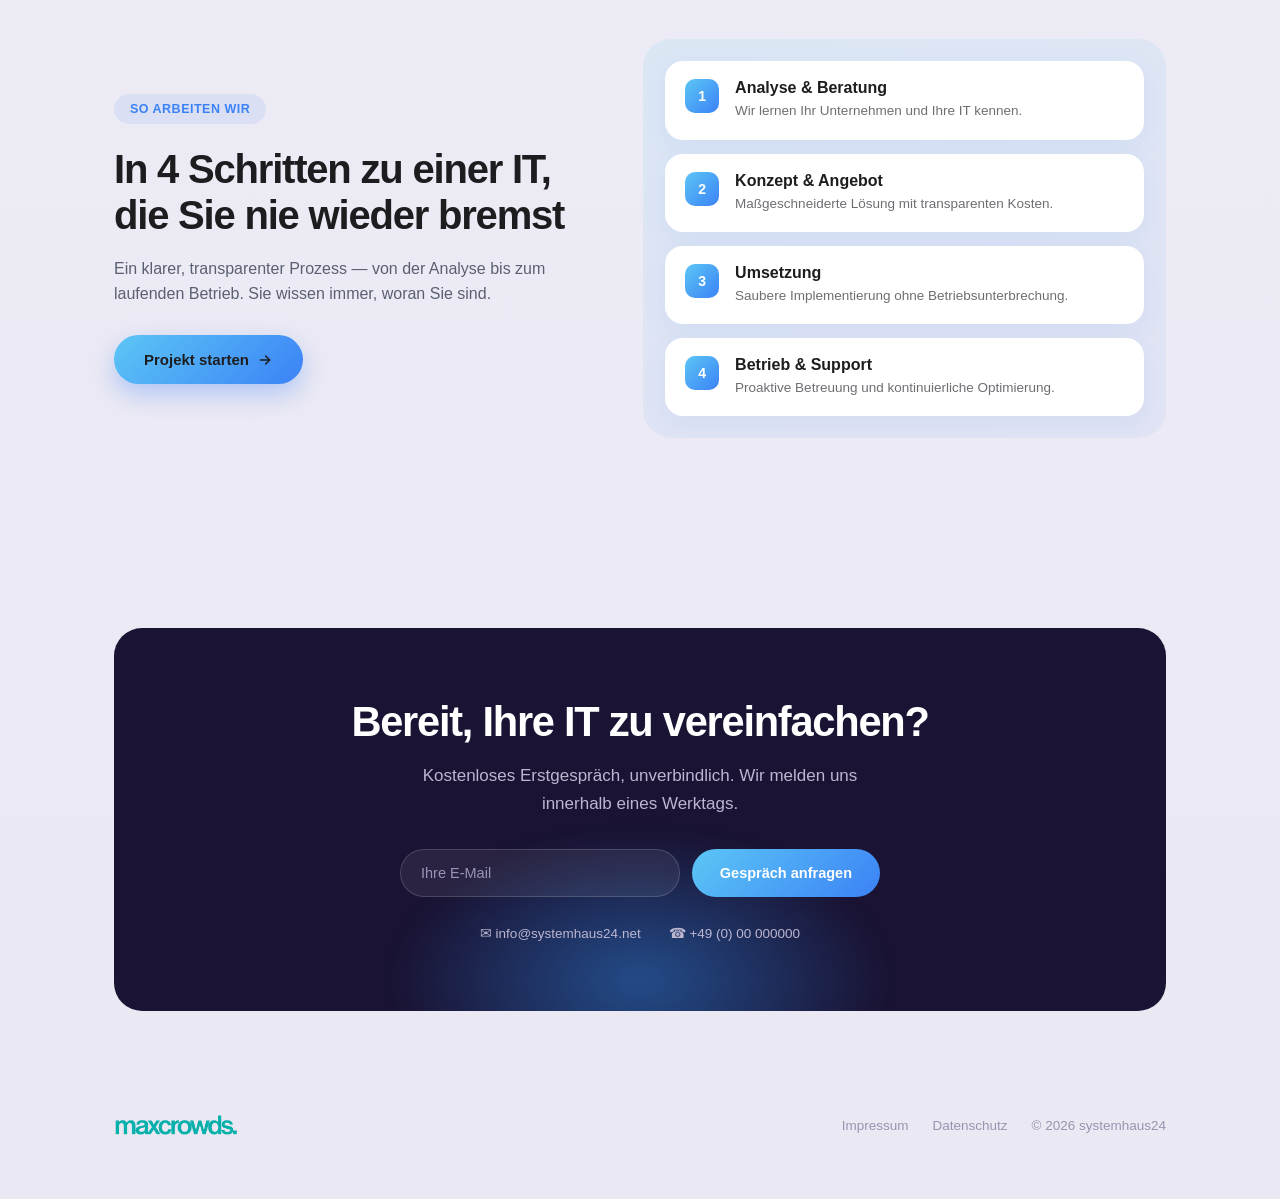
==== commit 505734a2: "Align Ueber-uns section with the rest of the homepage's visual language War der einzige Bereich ohne" ====
--- a/index.html
+++ b/index.html
@@ -119,19 +119,23 @@
 </section>
 
 <section class="sh-section sh-section--flush-top" id="ueber-uns">
-  <div class="sh-about">
-    <div class="photo">
-      <img src="assets/server-room.jpg" alt="systemhaus24 IT-Infrastruktur" width="500" height="500" loading="lazy">
-    </div>
-    <div>
-      <div class="label">Über uns</div>
-      <h2>Ein Partner, der mitdenkt</h2>
-      <p>systemhaus24 ist ein kleines Team mit großem Anspruch. Wir reden Klartext, sind erreichbar und behandeln Ihre IT, als wäre es unsere eigene.</p>
-      <p>Ob laufende Betreuung oder einmaliges Projekt — Sie haben immer einen festen Ansprechpartner.</p>
-      <div class="stats">
-        <div><strong>120+</strong><span>zufriedene Kunden</span></div>
-        <div><strong>&lt; 2 Std</strong><span>Reaktionszeit</span></div>
-        <div><strong>99,9%</strong><span>Verfügbarkeit</span></div>
+  <div class="sh-about-wrap">
+    <div class="sh-about-card">
+      <div class="sh-about">
+        <div class="photo">
+          <img src="assets/server-room.jpg" alt="systemhaus24 IT-Infrastruktur" width="500" height="500" loading="lazy">
+        </div>
+        <div>
+          <div class="label">Über uns</div>
+          <h2>Ein Partner, der mitdenkt</h2>
+          <p>systemhaus24 ist ein kleines Team mit großem Anspruch. Wir reden Klartext, sind erreichbar und behandeln Ihre IT, als wäre es unsere eigene.</p>
+          <p>Ob laufende Betreuung oder einmaliges Projekt — Sie haben immer einen festen Ansprechpartner.</p>
+          <div class="stats">
+            <div><strong>120+</strong><span>zufriedene Kunden</span></div>
+            <div><strong>&lt; 2 Std</strong><span>Reaktionszeit</span></div>
+            <div><strong>99,9%</strong><span>Verfügbarkeit</span></div>
+          </div>
+        </div>
       </div>
     </div>
   </div>
--- a/css/site-v2.css
+++ b/css/site-v2.css
@@ -331,17 +331,41 @@
 }
 
 /* About */
-.sh-about { display: grid; grid-template-columns: 1.1fr 0.9fr; gap: 50px; align-items: center; max-width: 1100px; margin: 0 auto; }
+.sh-about-wrap { max-width: 1100px; margin: 0 auto; padding: 0 24px; }
+.sh-about-card {
+  position: relative;
+  background: rgba(255,255,255,.55);
+  backdrop-filter: blur(24px) saturate(180%);
+  border: 1px solid rgba(255,255,255,.75);
+  box-shadow: 0 18px 50px rgba(80,60,140,.12);
+  border-radius: 32px;
+  padding: 44px;
+  overflow: hidden;
+}
+.sh-about-card::before {
+  content: "";
+  position: absolute; inset: 0; z-index: 0;
+  background: radial-gradient(circle at 12% 88%, rgba(92,198,245,.18), transparent 55%);
+  pointer-events: none;
+}
+.sh-about { position: relative; z-index: 1; display: grid; grid-template-columns: 1.1fr 0.9fr; gap: 50px; align-items: center; }
 .sh-about .label { font-size: 13px; color: var(--sh-blue); font-weight: 700; letter-spacing: .04em; text-transform: uppercase; margin-bottom: 14px; }
 .sh-about h2 { font-weight: 800; font-size: clamp(1.7rem, 3.4vw, 2.3rem); letter-spacing: -0.03em; line-height: 1.1; margin-bottom: 20px; }
 .sh-about p { color: var(--sh-text-muted); font-size: 16px; line-height: 1.7; margin-bottom: 16px; }
-.sh-about .stats { display: flex; gap: 36px; margin-top: 30px; flex-wrap: wrap; }
-.sh-about .stats strong { display: block; font-weight: 800; font-size: 1.9rem; letter-spacing: -0.02em; }
-.sh-about .stats span { font-size: 13px; color: #9a93b0; font-weight: 500; }
+.sh-about .stats { display: flex; gap: 14px; margin-top: 26px; flex-wrap: wrap; }
+.sh-about .stats > div {
+  background: linear-gradient(150deg, rgba(92,198,245,.16), rgba(59,130,246,.1));
+  border: 1px solid rgba(59,130,246,.14);
+  border-radius: 14px;
+  padding: 12px 18px;
+}
+.sh-about .stats strong { display: block; font-weight: 800; font-size: 1.6rem; letter-spacing: -0.02em; color: var(--sh-text); }
+.sh-about .stats span { font-size: 12.5px; color: var(--sh-text-soft); font-weight: 500; }
 .sh-about .photo {
-  aspect-ratio: 1; border-radius: 20px;
-  overflow: hidden;
-  border: 1px solid var(--sh-border);
+  aspect-ratio: 1; border-radius: 22px;
+  overflow: hidden;
+  border: 1px solid rgba(255,255,255,.8);
+  box-shadow: 0 24px 60px rgba(59,130,246,.22);
 }
 .sh-about .photo img { width: 100%; height: 100%; object-fit: cover; }
 .sh-about .photo.placeholder {
@@ -351,6 +375,7 @@
 }
 
 @media (max-width: 800px) {
+  .sh-about-card { padding: 28px; }
   .sh-about { grid-template-columns: 1fr; }
   .sh-about .photo { order: -1; max-width: 360px; margin: 0 auto; }
 }
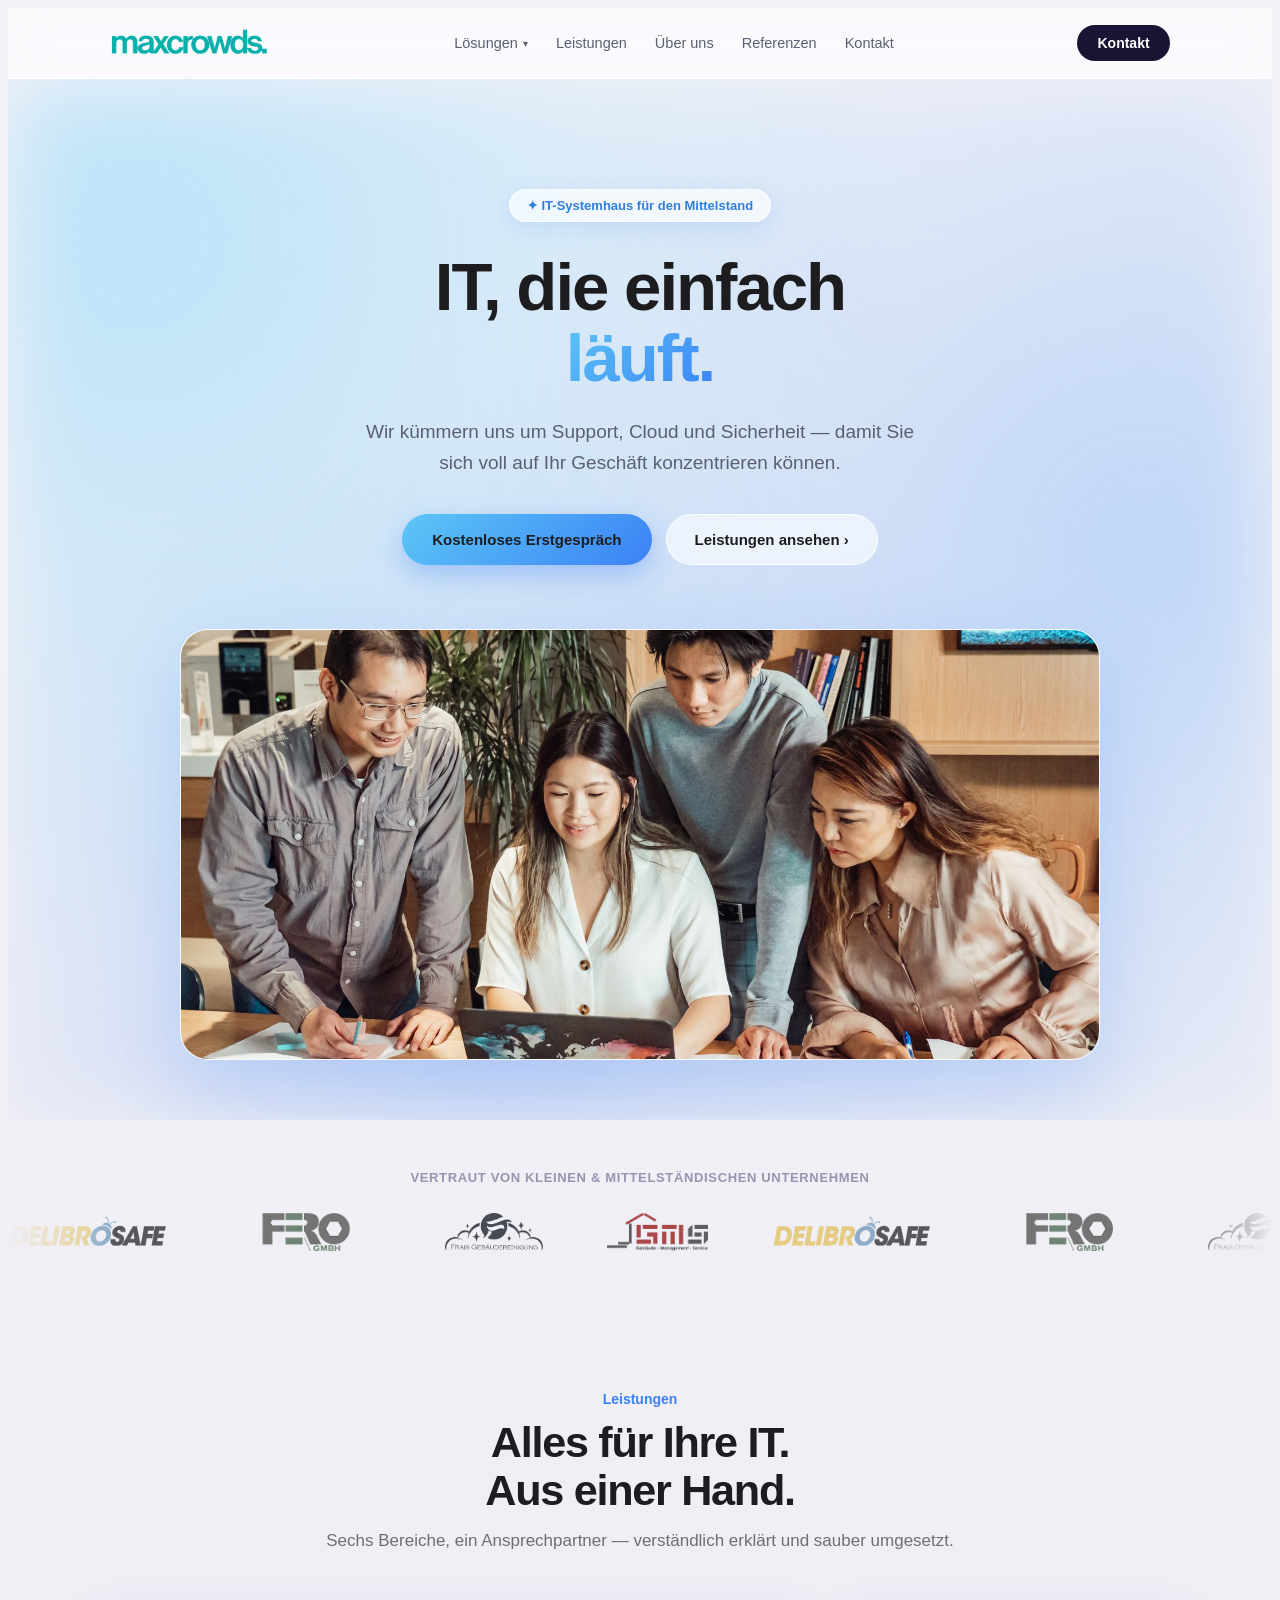
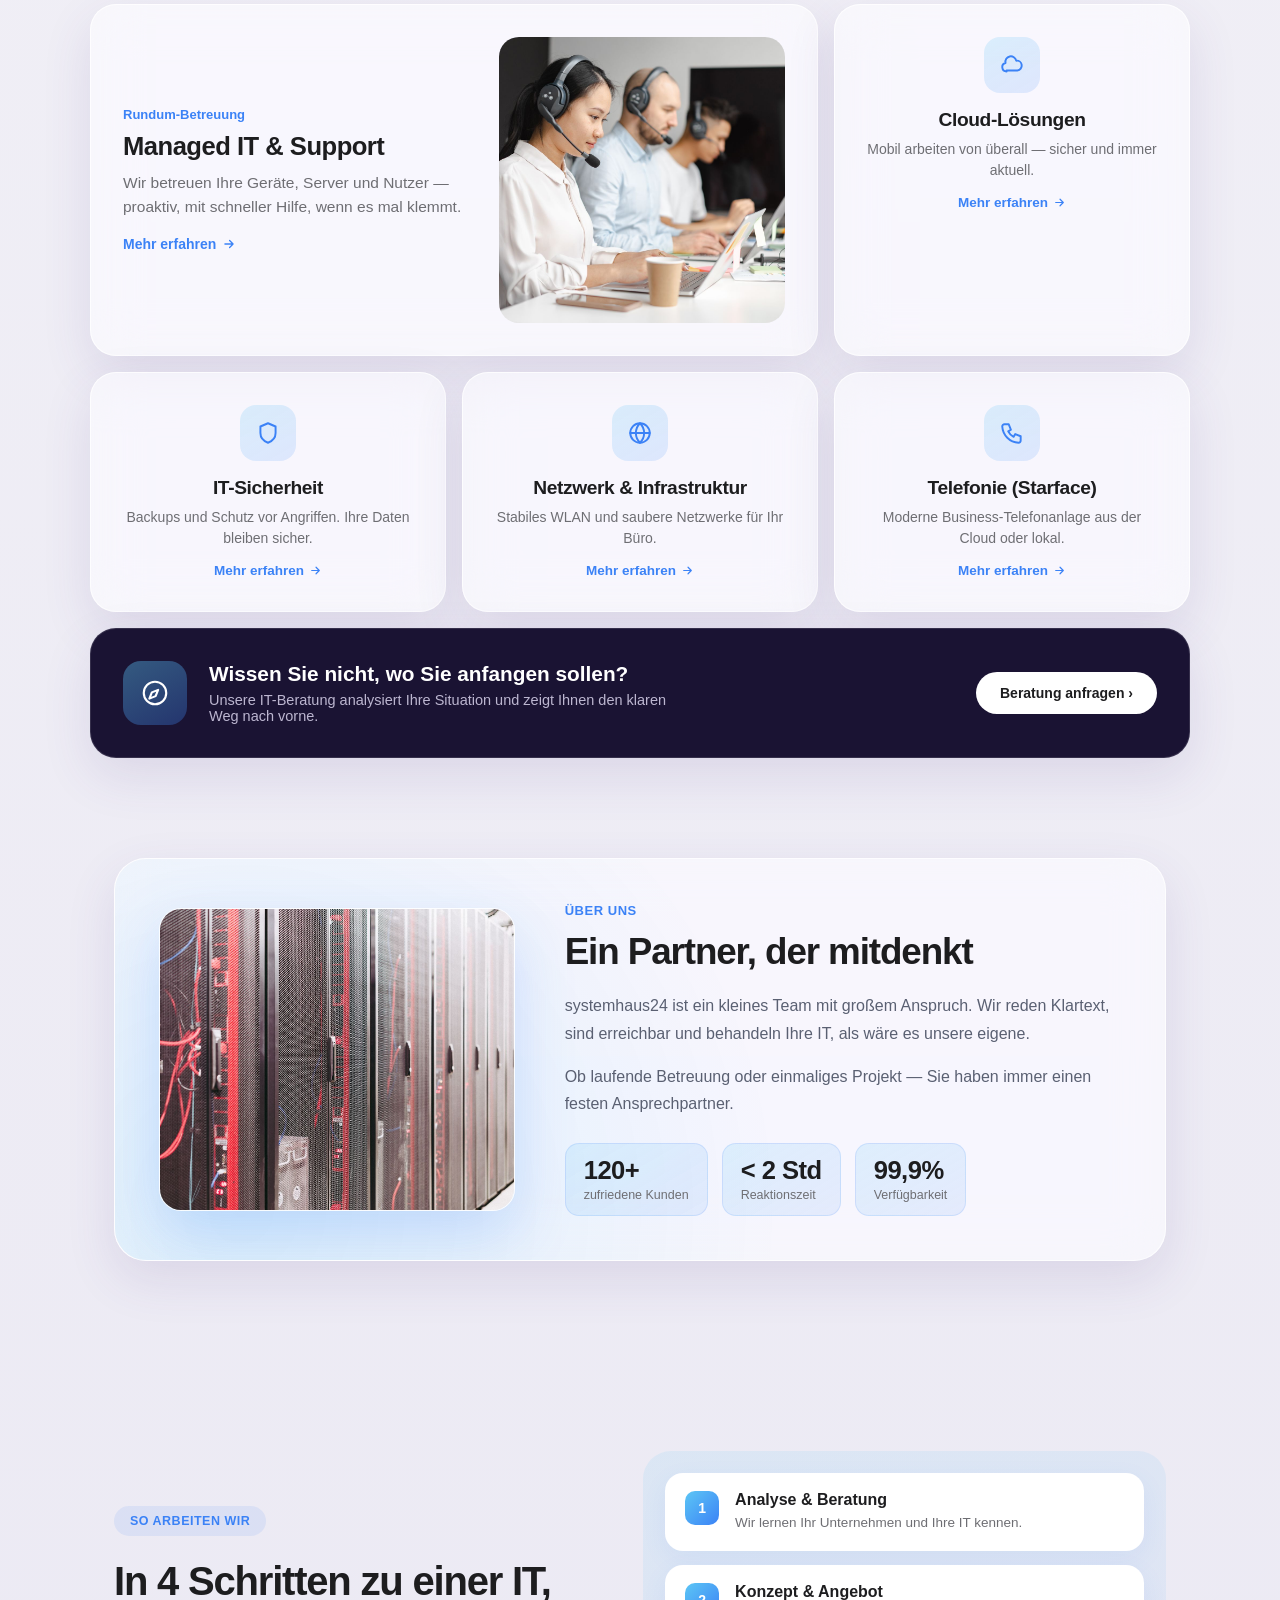
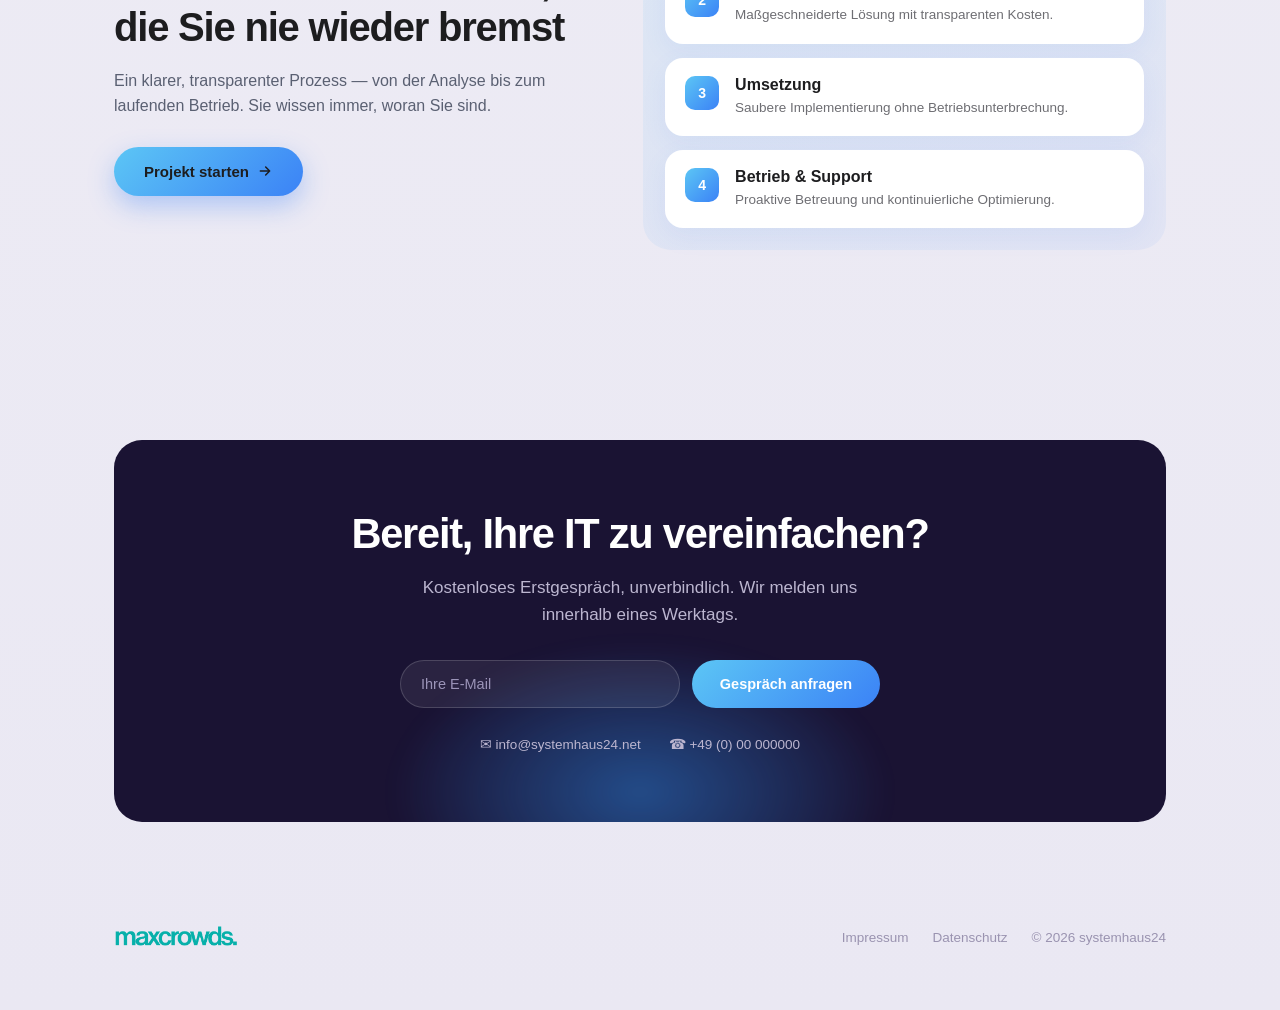
==== commit e9f55396: "Polish: full-width logo marquee, narrower about photo, navy beratung block 1. Logo-Karussell wirkte " ====
--- a/index.html
+++ b/index.html
@@ -59,6 +59,14 @@
       <img src="assets/clients/fero-gmbh.png" alt="" loading="lazy" aria-hidden="true">
       <img src="assets/clients/frais-gebaeudereinigung.png" alt="" loading="lazy" aria-hidden="true">
       <img src="assets/clients/jgms.png" alt="" loading="lazy" aria-hidden="true">
+      <img src="assets/clients/delibrosafe.png" alt="" loading="lazy" aria-hidden="true">
+      <img src="assets/clients/fero-gmbh.png" alt="" loading="lazy" aria-hidden="true">
+      <img src="assets/clients/frais-gebaeudereinigung.png" alt="" loading="lazy" aria-hidden="true">
+      <img src="assets/clients/jgms.png" alt="" loading="lazy" aria-hidden="true">
+      <img src="assets/clients/delibrosafe.png" alt="" loading="lazy" aria-hidden="true">
+      <img src="assets/clients/fero-gmbh.png" alt="" loading="lazy" aria-hidden="true">
+      <img src="assets/clients/frais-gebaeudereinigung.png" alt="" loading="lazy" aria-hidden="true">
+      <img src="assets/clients/jgms.png" alt="" loading="lazy" aria-hidden="true">
     </div>
   </div>
 </div>
--- a/css/site-v2.css
+++ b/css/site-v2.css
@@ -287,7 +287,7 @@
 
 .sh-bento .feat-dark {
   grid-column: span 6;
-  background: linear-gradient(125deg, #241644, #1a1130 60%);
+  background: var(--sh-navy);
   border: 1px solid rgba(255,255,255,.12);
   color: #fff;
   display: flex; align-items: center; justify-content: space-between; gap: 24px; flex-wrap: wrap;
@@ -348,7 +348,7 @@
   background: radial-gradient(circle at 12% 88%, rgba(92,198,245,.18), transparent 55%);
   pointer-events: none;
 }
-.sh-about { position: relative; z-index: 1; display: grid; grid-template-columns: 1.1fr 0.9fr; gap: 50px; align-items: center; }
+.sh-about { position: relative; z-index: 1; display: grid; grid-template-columns: 0.78fr 1.22fr; gap: 50px; align-items: center; }
 .sh-about .label { font-size: 13px; color: var(--sh-blue); font-weight: 700; letter-spacing: .04em; text-transform: uppercase; margin-bottom: 14px; }
 .sh-about h2 { font-weight: 800; font-size: clamp(1.7rem, 3.4vw, 2.3rem); letter-spacing: -0.03em; line-height: 1.1; margin-bottom: 20px; }
 .sh-about p { color: var(--sh-text-muted); font-size: 16px; line-height: 1.7; margin-bottom: 16px; }
@@ -362,12 +362,13 @@
 .sh-about .stats strong { display: block; font-weight: 800; font-size: 1.6rem; letter-spacing: -0.02em; color: var(--sh-text); }
 .sh-about .stats span { font-size: 12.5px; color: var(--sh-text-soft); font-weight: 500; }
 .sh-about .photo {
-  aspect-ratio: 1; border-radius: 22px;
+  border-radius: 22px;
   overflow: hidden;
   border: 1px solid rgba(255,255,255,.8);
   box-shadow: 0 24px 60px rgba(59,130,246,.22);
-}
-.sh-about .photo img { width: 100%; height: 100%; object-fit: cover; }
+  aspect-ratio: 4 / 3.4;
+}
+.sh-about .photo img { width: 100%; height: 100%; object-fit: cover; display: block; }
 .sh-about .photo.placeholder {
   background: repeating-linear-gradient(45deg, #f3f1fa, #f3f1fa 14px, #eeeaf7 14px, #eeeaf7 28px);
   display: flex; align-items: center; justify-content: center;
@@ -377,7 +378,7 @@
 @media (max-width: 800px) {
   .sh-about-card { padding: 28px; }
   .sh-about { grid-template-columns: 1fr; }
-  .sh-about .photo { order: -1; max-width: 360px; margin: 0 auto; }
+  .sh-about .photo { order: -1; width: 100%; max-width: none; height: 220px; min-height: 0; margin: 0; }
 }
 
 /* Process v2: split layout, text + numbered card stack */
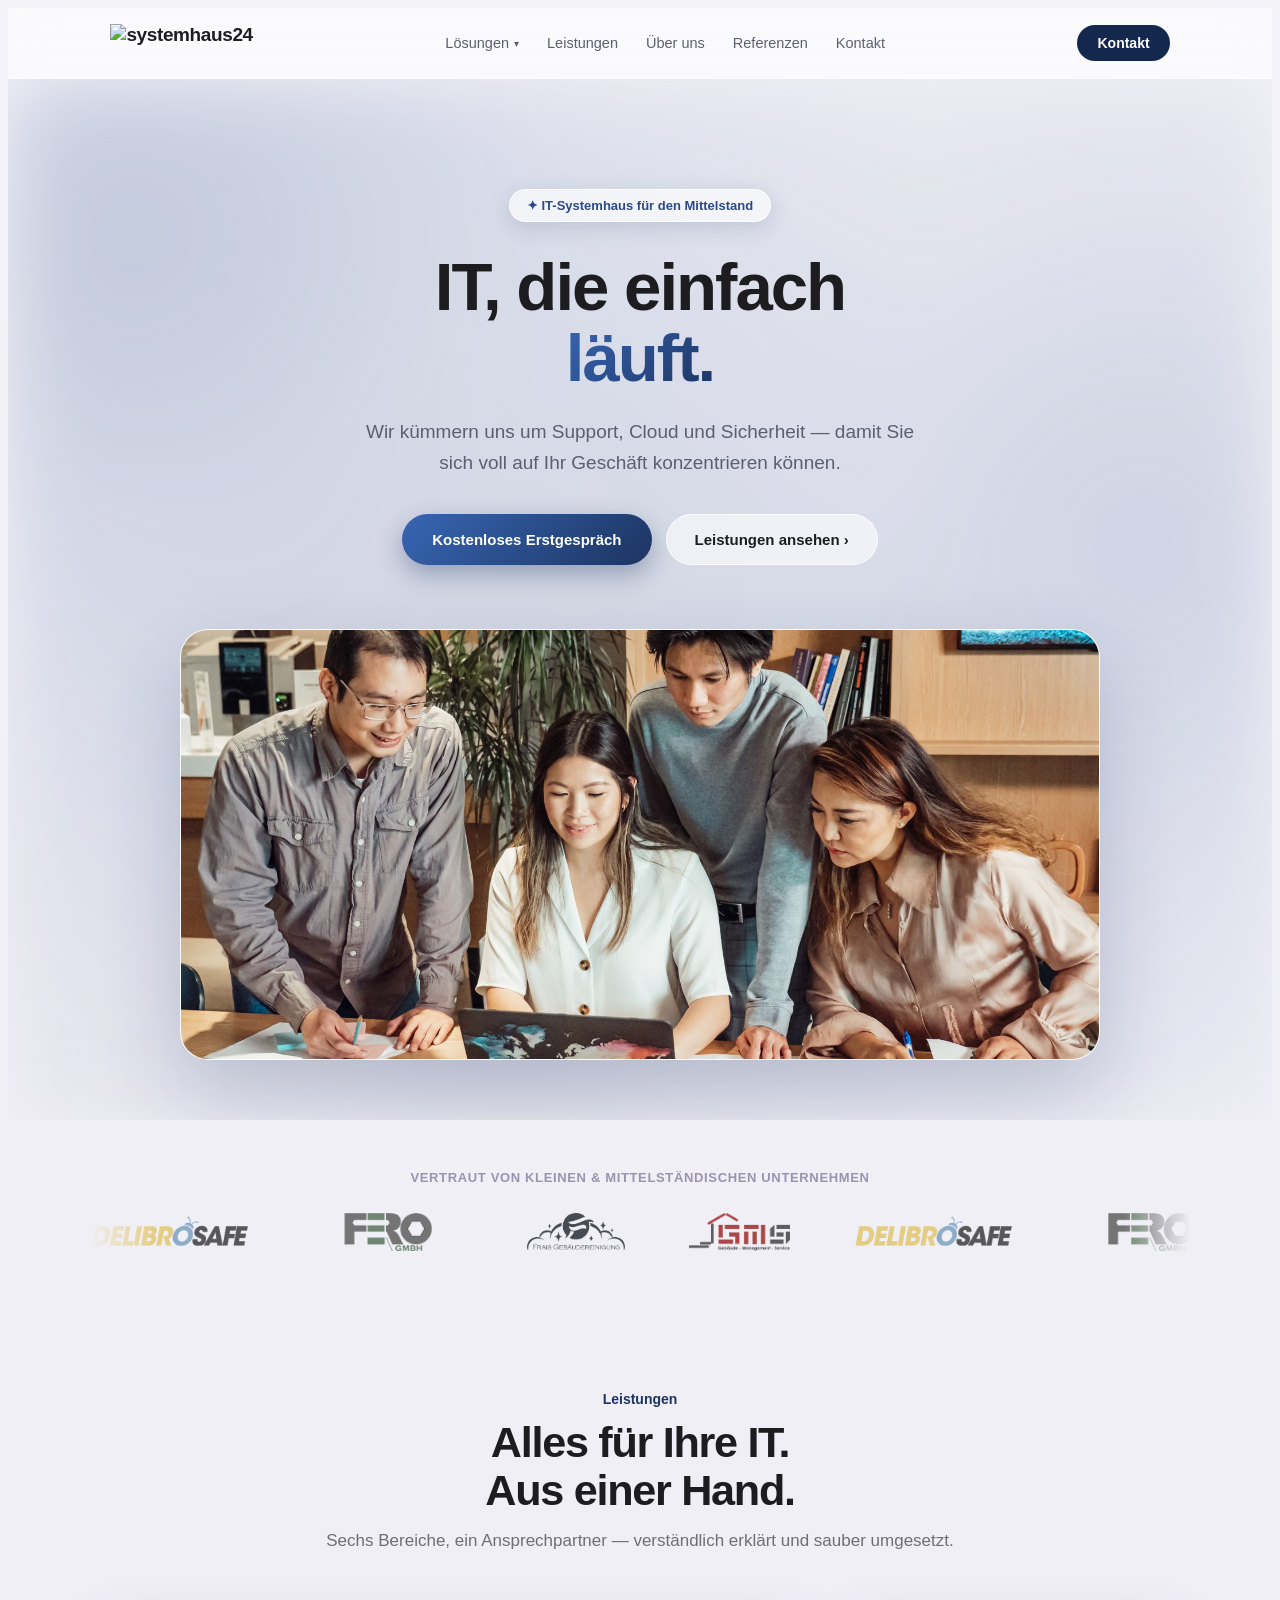
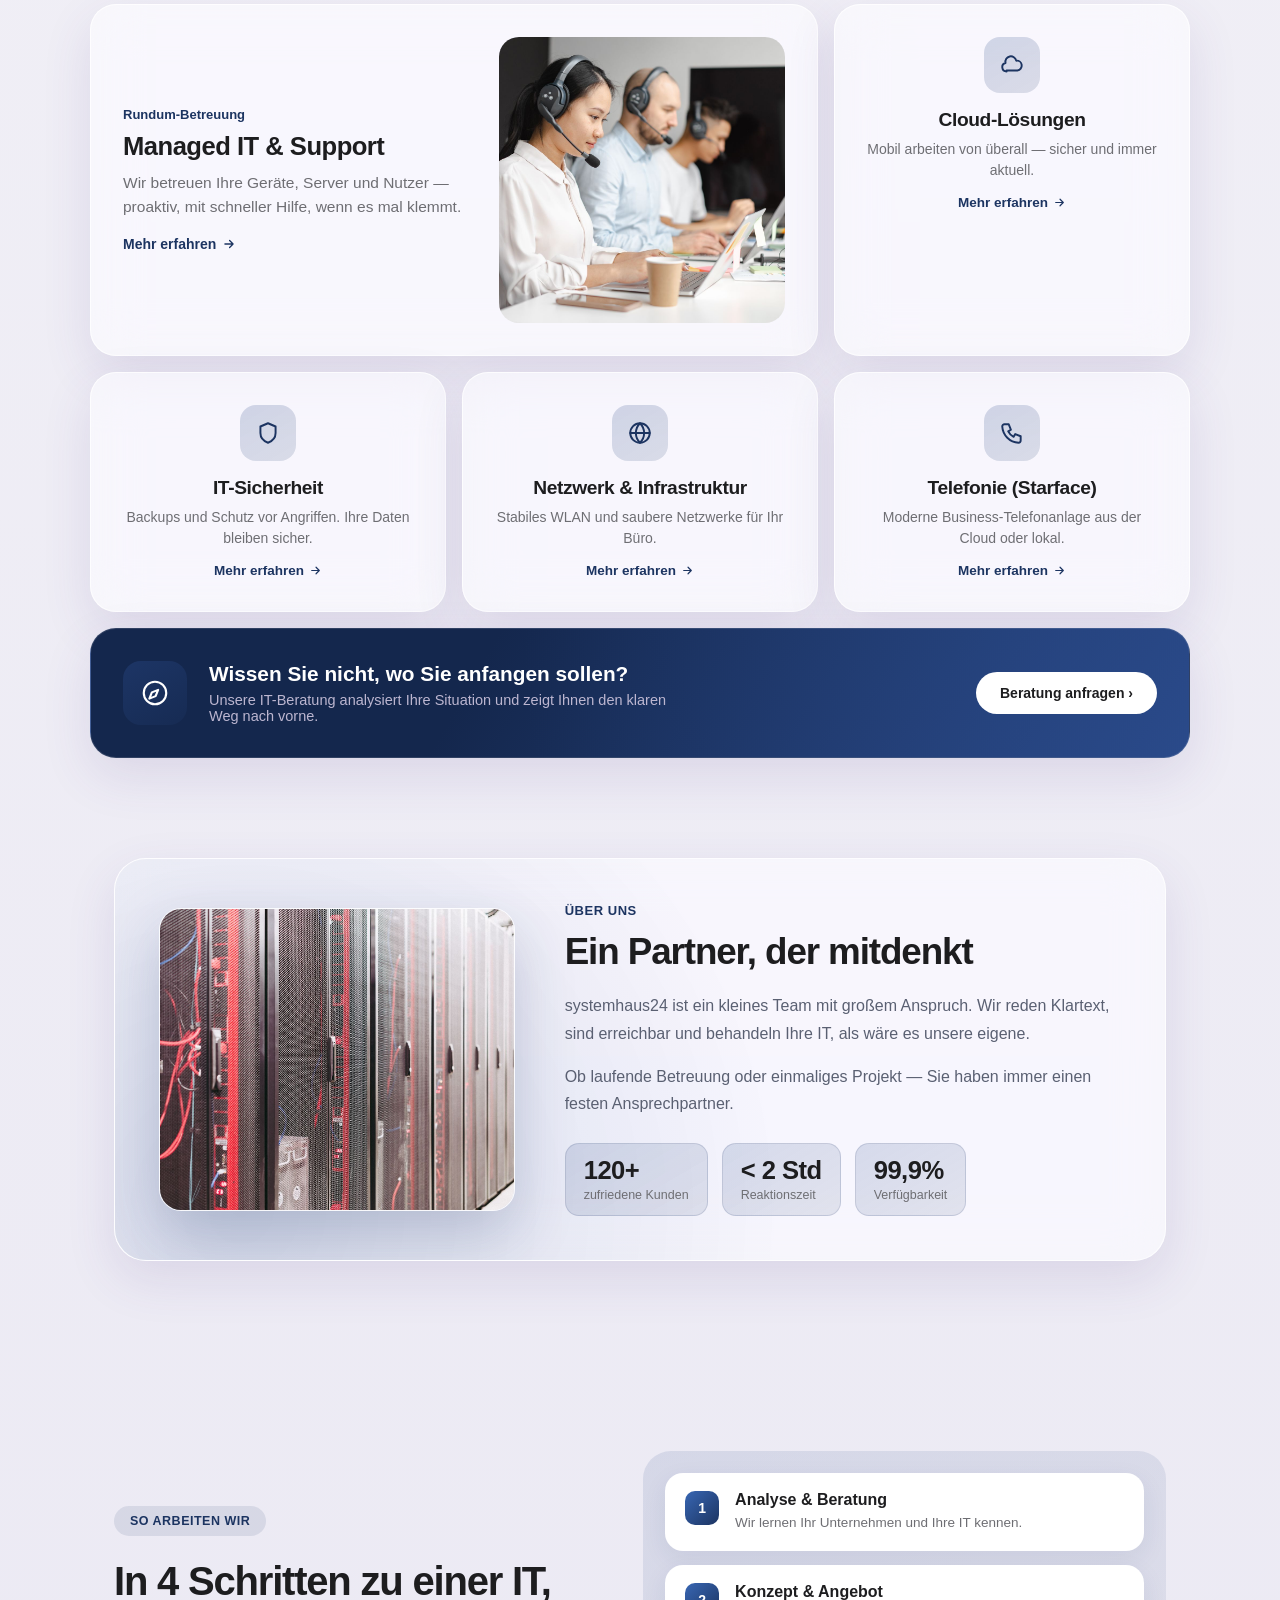
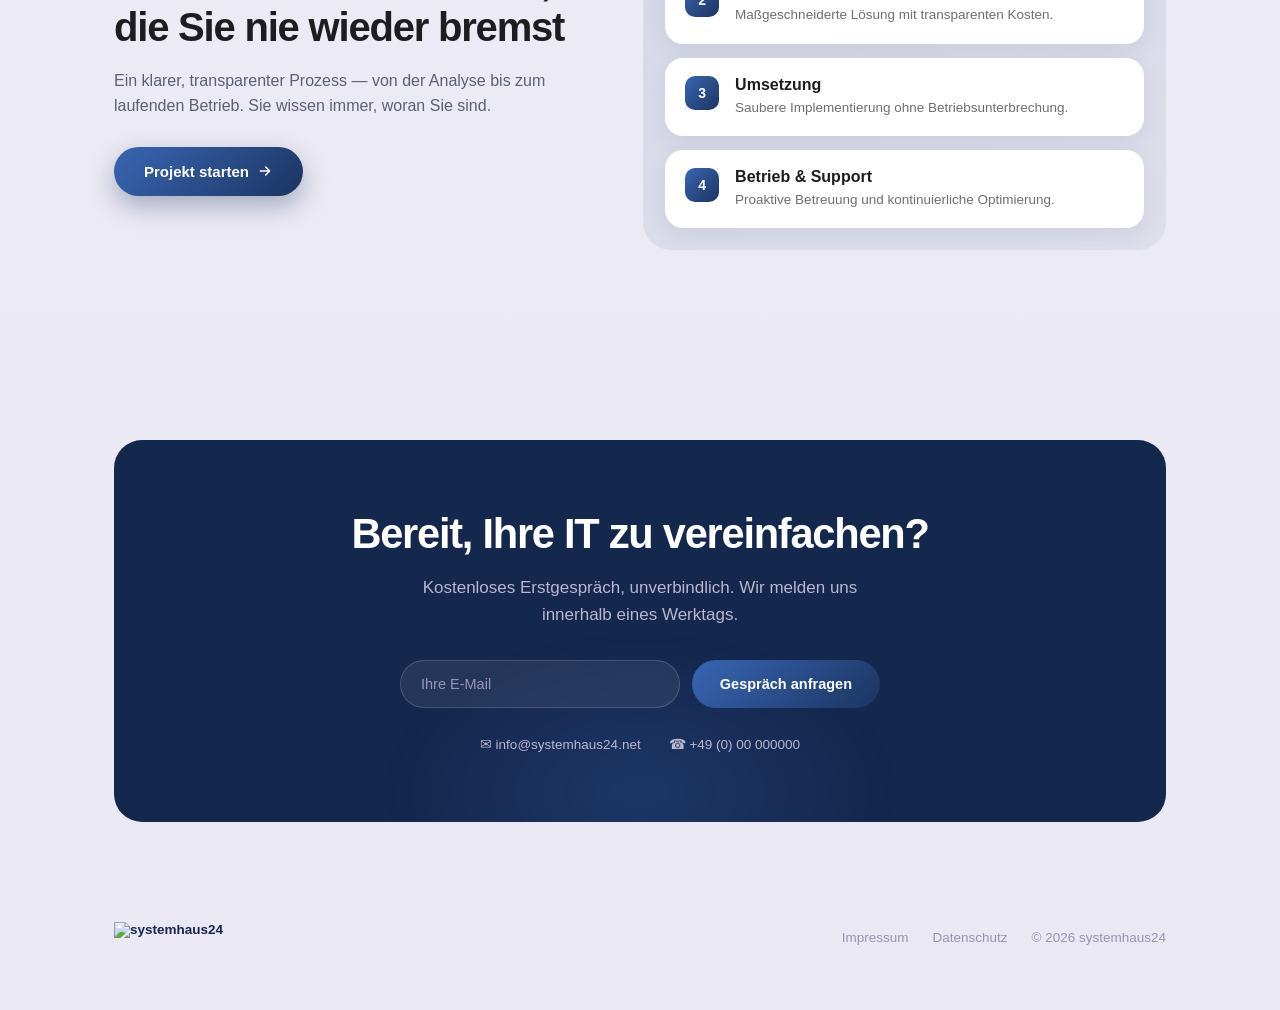
==== commit bd9eca8c: "Fix broken logo reference (maxcrowds_logo.png renamed to maxcrowds_green_png.png)" ====
--- a/index.html
+++ b/index.html
@@ -14,7 +14,7 @@
 <body class="sh-page">
 
 <nav class="sh-nav">
-  <a href="index.html" class="brand"><img src="assets/maxcrowds_logo.png" alt="systemhaus24" class="logo-mark"></a>
+  <a href="index.html" class="brand"><img src="assets/maxcrowds_green_png.png" alt="systemhaus24" class="logo-mark"></a>
   <div class="links">
     <div class="sh-nav-dropdown">
       <span>Lösungen</span>
@@ -192,7 +192,7 @@
 </div>
 
 <footer class="sh-footer">
-  <a href="index.html" class="brand"><img src="assets/maxcrowds_logo.png" alt="systemhaus24" class="logo-mark"></a>
+  <a href="index.html" class="brand"><img src="assets/maxcrowds_green_png.png" alt="systemhaus24" class="logo-mark"></a>
   <div class="links"><a href="impressum.html">Impressum</a><a href="datenschutz.html">Datenschutz</a><span>© 2026 systemhaus24</span></div>
 </footer>
 
--- a/css/site-v2.css
+++ b/css/site-v2.css
@@ -1,14 +1,15 @@
 /* systemhaus24.net — Design System v2 (Clean/Hell, Glassmorphism) */
 
 :root {
-  --sh-blue: #3b82f6;
-  --sh-blue-light: #5cc6f5;
-  --sh-navy: #1a1333;
+  --sh-blue: #1c3461;
+  --sh-blue-light: #2a4a8a;
+  --sh-navy: #14274d;
   --sh-text: #1d1d1f;
   --sh-text-muted: #5a6072;
   --sh-text-soft: #6e6e73;
   --sh-border: #ece9f3;
-  --sh-grad: linear-gradient(135deg, var(--sh-blue-light), var(--sh-blue));
+  --sh-blue-bright: #3866b3;
+  --sh-grad: linear-gradient(135deg, #3866b3 0%, #1c3461 100%);
   --sh-font: -apple-system, BlinkMacSystemFont, "Segoe UI", Roboto, "Helvetica Neue", Arial, sans-serif;
 }
 .sh-page * { margin: 0; padding: 0; box-sizing: border-box; }
@@ -65,7 +66,7 @@
   font-size: 14px; font-weight: 600;
 }
 .sh-nav-dropdown .menu a span.sub { font-size: 12px; color: var(--sh-text-soft); font-weight: 400; }
-.sh-nav-dropdown .menu a:hover { background: rgba(59,130,246,.08); }
+.sh-nav-dropdown .menu a:hover { background: rgba(28,52,97,.08); }
 .sh-nav-dropdown .menu .soon { padding: 10px 14px; font-size: 12.5px; color: #b3acc7; font-style: italic; }
 
 @media (max-width: 760px) {
@@ -105,9 +106,9 @@
   content: "";
   position: absolute; inset: 0; z-index: -1;
   background:
-    radial-gradient(circle at 10% 15%, rgba(125,211,252,.45), transparent 55%),
-    radial-gradient(circle at 90% 45%, rgba(96,165,250,.35), transparent 55%),
-    radial-gradient(circle at 40% 95%, rgba(59,130,246,.25), transparent 55%);
+    radial-gradient(circle at 10% 15%, rgba(42,74,138,.24), transparent 55%),
+    radial-gradient(circle at 90% 45%, rgba(42,74,138,.18), transparent 55%),
+    radial-gradient(circle at 40% 95%, rgba(28,52,97,.14), transparent 55%);
   filter: blur(40px);
 }
 .sh-hero .pill {
@@ -116,9 +117,9 @@
   background: rgba(255,255,255,.65);
   backdrop-filter: blur(14px);
   border: 1px solid rgba(255,255,255,.8);
-  box-shadow: 0 6px 22px rgba(59,130,246,.15);
+  box-shadow: 0 6px 22px rgba(28,52,97,.15);
   border-radius: 999px;
-  font-size: 13px; color: #2f7fe0; font-weight: 700;
+  font-size: 13px; color: #2a4a8a; font-weight: 700;
   margin-bottom: 30px;
 }
 .sh-hero h1 {
@@ -139,15 +140,16 @@
   max-width: 580px; margin: 0 auto 36px;
 }
 .sh-hero .actions { display: flex; gap: 14px; justify-content: center; flex-wrap: wrap; margin-bottom: 64px; }
-.sh-btn-primary {
+.sh-page .sh-btn-primary {
   display: inline-flex; align-items: center; gap: 8px;
   padding: 16px 30px;
   background: var(--sh-grad);
   color: #fff; border-radius: 999px;
   font-weight: 700; font-size: 15px;
   text-decoration: none; border: none; cursor: pointer;
-  box-shadow: 0 10px 26px rgba(59,130,246,.35);
-}
+  box-shadow: 0 10px 26px rgba(28,52,97,.35);
+}
+.sh-page .sh-btn-primary svg { stroke: #fff; }
 .sh-btn-secondary {
   display: inline-flex; align-items: center; gap: 8px;
   padding: 16px 28px;
@@ -166,7 +168,7 @@
   background: rgba(255,255,255,.5);
   backdrop-filter: blur(30px) saturate(170%);
   border: 1px solid rgba(255,255,255,.7);
-  box-shadow: 0 30px 80px rgba(59,130,246,.2);
+  box-shadow: 0 30px 80px rgba(28,52,97,.2);
   display: flex; align-items: center; justify-content: center;
   color: #8a93a8; font-size: 14px; font-weight: 600;
   overflow: hidden;
@@ -174,17 +176,19 @@
 .sh-screenshot img { width: 100%; height: 100%; object-fit: cover; }
 
 /* Logos */
-.sh-logos { padding: 50px 0 90px; text-align: center; }
+.sh-logos { padding: 50px 24px 90px; text-align: center; }
 .sh-logos .label { font-size: 13px; color: #9a93b0; font-weight: 600; letter-spacing: .05em; text-transform: uppercase; margin-bottom: 28px; }
-.sh-logos .row { display: flex; justify-content: center; gap: 16px; flex-wrap: wrap; padding: 0 24px; }
+.sh-logos .row { display: flex; justify-content: center; gap: 16px; flex-wrap: wrap; }
 .sh-logos .row span { padding: 10px 24px; background: #fff; border: 1px solid var(--sh-border); border-radius: 12px; font-size: 13px; color: #9a93b0; font-weight: 600; }
 
 /* Auto-rotating client logo marquee */
 .sh-marquee {
   position: relative;
-  overflow: hidden;
-  -webkit-mask-image: linear-gradient(90deg, transparent, #000 8%, #000 92%, transparent);
-  mask-image: linear-gradient(90deg, transparent, #000 8%, #000 92%, transparent);
+  max-width: 1100px;
+  margin: 0 auto;
+  overflow: hidden;
+  -webkit-mask-image: linear-gradient(90deg, transparent, #000 6%, #000 94%, transparent);
+  mask-image: linear-gradient(90deg, transparent, #000 6%, #000 94%, transparent);
 }
 .sh-marquee-track {
   display: flex;
@@ -236,15 +240,15 @@
   content: "";
   position: absolute; inset: 0;
   border-radius: inherit;
-  background: linear-gradient(135deg, rgba(92,198,245,.16), rgba(59,130,246,.10));
+  background: linear-gradient(135deg, rgba(42,74,138,.16), rgba(28,52,97,.10));
   opacity: 0;
   transition: opacity 0.35s ease;
   pointer-events: none;
 }
 .sh-glass:hover {
   transform: translateY(-6px);
-  box-shadow: 0 26px 64px rgba(59,130,246,.22);
-  border-color: rgba(92,198,245,.6);
+  box-shadow: 0 26px 64px rgba(28,52,97,.22);
+  border-color: rgba(42,74,138,.6);
 }
 .sh-glass:hover::before { opacity: 1; }
 .sh-glass > * { position: relative; z-index: 1; }
@@ -273,7 +277,7 @@
 .sh-bento .feat-small .ico {
   width: 56px; height: 56px; margin: 0 auto 16px;
   border-radius: 16px;
-  background: linear-gradient(150deg, rgba(92,198,245,.2), rgba(59,130,246,.14));
+  background: linear-gradient(150deg, rgba(42,74,138,.2), rgba(28,52,97,.14));
   display: flex; align-items: center; justify-content: center;
   transition: transform 0.35s cubic-bezier(.2,.8,.2,1);
 }
@@ -287,18 +291,20 @@
 
 .sh-bento .feat-dark {
   grid-column: span 6;
-  background: var(--sh-navy);
+  background: linear-gradient(120deg, var(--sh-navy) 35%, #2a4a8a 100%);
   border: 1px solid rgba(255,255,255,.12);
   color: #fff;
   display: flex; align-items: center; justify-content: space-between; gap: 24px; flex-wrap: wrap;
 }
 .sh-bento .feat-dark::before {
-  background: radial-gradient(circle at 85% 30%, rgba(92,198,245,.35), transparent 60%);
-}
+  background: radial-gradient(circle at 88% 20%, rgba(42,74,138,.4), transparent 55%);
+  opacity: 1;
+}
+.sh-glass.feat-dark:hover::before { opacity: 1; }
 .sh-bento .feat-dark .left { display: flex; align-items: center; gap: 22px; }
 .sh-bento .feat-dark .ico-box {
   width: 64px; height: 64px; border-radius: 18px;
-  background: linear-gradient(150deg, rgba(92,198,245,.4), rgba(59,130,246,.3));
+  background: linear-gradient(150deg, rgba(42,74,138,.4), rgba(28,52,97,.3));
   display: flex; align-items: center; justify-content: center;
   flex-shrink: 0;
   transition: transform 0.35s cubic-bezier(.2,.8,.2,1);
@@ -345,7 +351,7 @@
 .sh-about-card::before {
   content: "";
   position: absolute; inset: 0; z-index: 0;
-  background: radial-gradient(circle at 12% 88%, rgba(92,198,245,.18), transparent 55%);
+  background: radial-gradient(circle at 12% 88%, rgba(42,74,138,.18), transparent 55%);
   pointer-events: none;
 }
 .sh-about { position: relative; z-index: 1; display: grid; grid-template-columns: 0.78fr 1.22fr; gap: 50px; align-items: center; }
@@ -354,8 +360,8 @@
 .sh-about p { color: var(--sh-text-muted); font-size: 16px; line-height: 1.7; margin-bottom: 16px; }
 .sh-about .stats { display: flex; gap: 14px; margin-top: 26px; flex-wrap: wrap; }
 .sh-about .stats > div {
-  background: linear-gradient(150deg, rgba(92,198,245,.16), rgba(59,130,246,.1));
-  border: 1px solid rgba(59,130,246,.14);
+  background: linear-gradient(150deg, rgba(42,74,138,.16), rgba(28,52,97,.1));
+  border: 1px solid rgba(28,52,97,.14);
   border-radius: 14px;
   padding: 12px 18px;
 }
@@ -365,7 +371,7 @@
   border-radius: 22px;
   overflow: hidden;
   border: 1px solid rgba(255,255,255,.8);
-  box-shadow: 0 24px 60px rgba(59,130,246,.22);
+  box-shadow: 0 24px 60px rgba(28,52,97,.22);
   aspect-ratio: 4 / 3.4;
 }
 .sh-about .photo img { width: 100%; height: 100%; object-fit: cover; display: block; }
@@ -394,7 +400,7 @@
 .sh-process-split .pill {
   display: inline-flex; align-items: center;
   background: var(--sh-blue-light, #e6f2fd);
-  background: rgba(59,130,246,.1);
+  background: rgba(28,52,97,.1);
   color: var(--sh-blue);
   font-size: 12.5px; font-weight: 700; letter-spacing: .04em; text-transform: uppercase;
   padding: 8px 16px; border-radius: 999px;
@@ -405,7 +411,7 @@
 .sh-process-split .sh-btn-primary { display: inline-flex; }
 
 .sh-process-cards {
-  background: linear-gradient(160deg, rgba(92,198,245,.12), rgba(59,130,246,.06));
+  background: linear-gradient(160deg, rgba(42,74,138,.12), rgba(28,52,97,.06));
   border-radius: 28px;
   padding: 22px;
   display: flex; flex-direction: column; gap: 14px;
@@ -413,10 +419,10 @@
 .sh-process-cards .pcard {
   background: #fff; border-radius: 18px; padding: 18px 20px;
   display: flex; align-items: flex-start; gap: 16px;
-  box-shadow: 0 8px 24px rgba(59,130,246,.08);
+  box-shadow: 0 8px 24px rgba(28,52,97,.08);
   transition: transform 0.3s cubic-bezier(.2,.8,.2,1), box-shadow 0.3s ease;
 }
-.sh-process-cards .pcard:hover { transform: translateX(6px); box-shadow: 0 14px 36px rgba(59,130,246,.16); }
+.sh-process-cards .pcard:hover { transform: translateX(6px); box-shadow: 0 14px 36px rgba(28,52,97,.16); }
 .sh-process-cards .pcard .num {
   flex-shrink: 0;
   width: 34px; height: 34px; border-radius: 10px;
@@ -461,7 +467,7 @@
   content: "";
   position: absolute; bottom: -120px; left: 50%; transform: translateX(-50%);
   width: 500px; height: 300px;
-  background: radial-gradient(ellipse, rgba(47,147,245,.45), transparent 70%);
+  background: radial-gradient(ellipse, rgba(42,74,138,.45), transparent 70%);
   filter: blur(10px);
 }
 .sh-contact > * { position: relative; }
